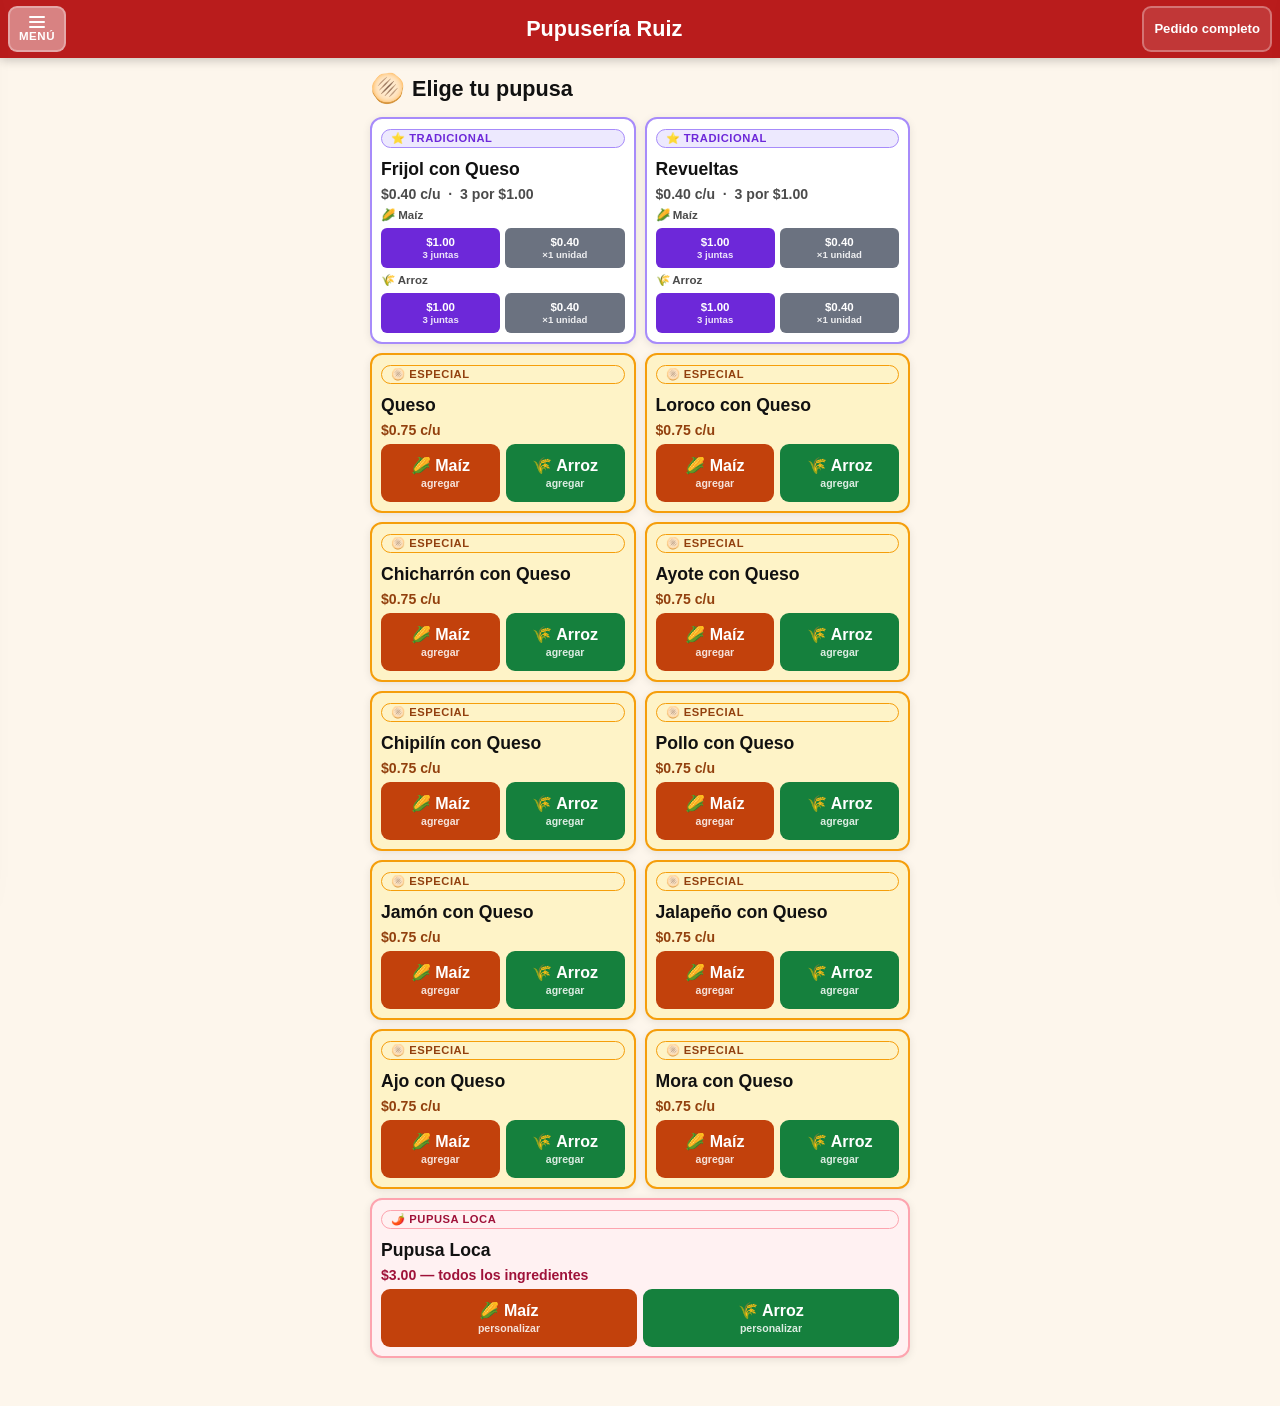
==== index.html @ 158bfb40 "index.html" ====
<!DOCTYPE html>
<html lang="es">
<head>
  <meta charset="UTF-8"/>
  <meta name="viewport" content="width=device-width, initial-scale=1.0"/>
  <title>Pupusería Ruiz | Pedidos</title>
  <link rel="stylesheet" href="style.css"/>
</head>
<body>

<div class="overlay overlay-left"  id="overlay-left"></div>

<div class="overlay overlay-right" id="overlay-right"></div>

<div class="drawer drawer-left" id="drawer-left">
  <div class="drawer-head">
    <h2>🧾 Menú</h2>
    <button class="drawer-close" id="drawer-left-close" aria-label="Cerrar menú">✕</button>
  </div>
  <div class="drawer-body" id="drawer-left-body">
    </div>
</div>

<div class="drawer drawer-right" id="drawer-right">
  <div class="drawer-head">
    <h2>🧺 Pedido completo</h2>
    <button class="drawer-close" id="drawer-right-close" aria-label="Cerrar pedido">✕</button>
  </div>
  <div class="drawer-body" id="drawer-right-body">
    </div>
  <div class="drawer-footer" id="drawer-footer">
    </div>
</div>

<header>
  <button class="hdr-btn" id="btn-abrir-menu" aria-label="Ver menú de precios">
    <span class="hdr-btn-lines"><span></span><span></span><span></span></span>
    <span class="hdr-btn-label">Menú</span>
  </button>

  <div class="header-title">
    <h1>Pupusería Ruiz</h1>
  </div>

  <button class="hdr-btn hdr-btn-right" id="btn-abrir-pedido" aria-label="Ver pedido completo">
    <span class="hdr-btn-label">Pedido completo</span>
    <span class="hdr-badge" id="hdr-badge"></span>
  </button>
</header>

<div class="toast" id="toast">
  Haz tu pedido tocando los botones del ingrediente que desees y eligiendo tu masa 🫓
</div>

<main>
  <h2 class="section-title"><span>🫓</span> Elige tu pupusa</h2>
  <div class="menu-grid" id="menu-grid">
    </div>
</main>

<div class="modal-overlay" id="modal-loca-overlay">
  <div class="modal modal-loca">
    <div class="modal-head modal-head-loca">
      <h2>🌶️ Pupusa Loca</h2>
      <button class="modal-close" id="modal-loca-close" aria-label="Cerrar">✕</button>
    </div>
    <div class="modal-body" id="modal-loca-body">
      </div>
    <div class="modal-footer">
      <button class="btn-modal-cancel" id="btn-loca-cancel">Cancelar</button>
      <button class="btn-modal-listo"  id="btn-loca-listo">✅ ¡Listo!</button>
    </div>
  </div>
</div>

<div class="modal-overlay" id="modal-overlay">
  <div class="modal">
    <div class="modal-head">
      <h2>📋 Confirmar Pedido</h2>
      <button class="modal-close" id="modal-close" aria-label="Cerrar">✕</button>
    </div>
    <div class="modal-body" id="modal-body">
      </div>
    <div class="modal-footer">
      <button class="btn-modal-cancel" id="btn-modal-cancel">Cancelar</button>
      <button class="btn-modal-wa"     id="btn-modal-wa">💬 Enviar por WhatsApp</button>
    </div>
  </div>
</div>

<script src="menu.js"></script>
<script src="app.js"></script>
</body>
</html>
---- style.css ----
/* ═══════════════════════════════════════════════════════
   PUPUSERÍA RUIZ — style.css  v4
   Alto contraste · Botones táctiles · Drawers duales
   Tipos: tradicional / especial / loca
═══════════════════════════════════════════════════════ */

:root {
  --bg:          #FDF6EC;
  --surface:     #FFFFFF;
  --surface-2:   #FEF0D0;
  --red:         #B91C1C;
  --red-dark:    #7F1D1D;
  --red-pale:    #FEE2E2;
  --red-faint:   #FFF5F5;
  --maiz:        #C2410C;
  --maiz-hover:  #9A3412;
  --arroz:       #15803D;
  --arroz-hover: #166534;
  --gold:        #92400E;
  --gold-pale:   #FEF3C7;
  --gold-border: #F59E0B;
  --trad:        #6D28D9;
  --trad-pale:   #EDE9FE;
  --trad-border: #A78BFA;
  --loca:        #9F1239;
  --loca-pale:   #FFF1F2;
  --loca-border: #FDA4AF;
  --loca-btn:    #BE123C;
  --loca-hover:  #9F1239;
  --chip-on:     #15803D;
  --chip-on-pal: #DCFCE7;
  --chip-off:    #991B1B;
  --chip-off-pl: #FEE2E2;
  --wa:          #075E54;
  --wa-hover:    #064E45;
  --text:        #111111;
  --muted:       #4B4B4B;
  --border:      #D1C4B0;
  --border-2:    #B8A898;
  --radius: 12px; --rad-sm:9px; --rad-xs:6px;
  --shadow:    0 2px 8px rgba(0,0,0,.09);
  --shadow-md: 0 5px 18px rgba(0,0,0,.13);
  --trans: all .2s cubic-bezier(.4,0,.2,1);
  /* Tipografía — ligeramente más compacta para que entren más cards */
  --fxs: .88rem; --fsm: 1rem; --fmd: 1.1rem;
  --flg: 1.35rem; --fxl: 1.75rem;
}

*,*::before,*::after{box-sizing:border-box;margin:0;padding:0;}
html{font-size:16px;}
body{
  font-family:'Segoe UI','Helvetica Neue',Arial,sans-serif;
  background:var(--bg);color:var(--text);
  min-height:100vh;
  -webkit-tap-highlight-color:transparent;
  -webkit-font-smoothing:antialiased;
}

/* ── OVERLAYS ── */
.overlay{
  position:fixed;inset:0;
  background:rgba(0,0,0,.46);
  z-index:300;opacity:0;pointer-events:none;
  transition:opacity .25s ease;
}
.overlay.open{opacity:1;pointer-events:all;}

/* ── DRAWERS (ambos) ── */
.drawer{
  position:fixed;top:0;bottom:0;
  width:300px;max-width:92vw;
  background:var(--surface);
  z-index:301;
  display:flex;flex-direction:column;
  box-shadow:0 0 36px rgba(0,0,0,.18);
  transition:transform .28s cubic-bezier(.4,0,.2,1);
}
.drawer-left {left:0; transform:translateX(-110%);}
.drawer-left.open{transform:translateX(0);}
.drawer-right{right:0;transform:translateX(110%);}
.drawer-right.open{transform:translateX(0);}

.drawer-head{
  background:var(--red);padding:15px 14px 12px;
  display:flex;align-items:center;justify-content:space-between;flex-shrink:0;
}
.drawer-head h2{color:#fff;font-size:var(--flg);font-weight:800;line-height:1.2;}
.drawer-close{
  background:rgba(255,255,255,.18);border:none;color:#fff;
  width:42px;height:42px;border-radius:8px;font-size:1.3rem;
  cursor:pointer;display:flex;align-items:center;justify-content:center;
  transition:background .18s;flex-shrink:0;
}
.drawer-close:hover{background:rgba(255,255,255,.32);}
.drawer-body{flex:1;overflow-y:auto;padding:14px 13px 18px;}
.drawer-footer{
  border-top:2px solid var(--border);
  padding:12px 13px;flex-shrink:0;
  background:var(--surface);
}

/* ── PRECIOS EN DRAWER IZQUIERDO ── */
.price-section{margin-bottom:16px;}
.price-section-title{
  font-size:var(--fxs);font-weight:800;text-transform:uppercase;
  letter-spacing:.07em;color:var(--red);
  margin-bottom:6px;padding-bottom:4px;border-bottom:2px solid var(--red-pale);
}
.price-row{
  display:flex;justify-content:space-between;align-items:baseline;
  padding:8px 0;border-bottom:1px solid #EEE;gap:8px;
}
.price-row:last-of-type{border-bottom:none;}
.price-name{font-size:var(--fsm);font-weight:500;}
.price-val {font-size:var(--fsm);font-weight:800;color:var(--red);white-space:nowrap;}
.price-note{
  font-size:var(--fxs);color:var(--muted);margin-top:6px;line-height:1.6;
  background:var(--surface-2);border-left:3px solid var(--gold-border);
  padding:7px 10px;border-radius:0 5px 5px 0;
}

/* ── PEDIDO EN DRAWER DERECHO ── */
.ped-vacio{
  text-align:center;padding:28px 12px;
  color:var(--muted);font-size:var(--fmd);
}
.ped-vacio .icon{font-size:2.5rem;display:block;margin-bottom:8px;}

.ped-linea{
  display:flex;align-items:flex-start;gap:8px;
  padding:9px 2px;border-bottom:1px solid #EEE;
}
.ped-linea:last-child{border-bottom:none;}
.pl-cant{
  min-width:30px;height:30px;
  background:var(--red-pale);color:var(--red-dark);
  border-radius:50%;display:flex;align-items:center;justify-content:center;
  font-weight:900;font-size:var(--fsm);flex-shrink:0;
}
.pl-info{flex:1;min-width:0;}
.pl-nombre{font-size:var(--fmd);font-weight:700;line-height:1.2;}
.pl-masa  {font-size:var(--fxs);color:var(--muted);}
.pl-nota  {font-size:var(--fxs);color:var(--loca);font-weight:600;margin-top:2px;}
.pl-del{
  background:none;border:1.5px solid #DDD;border-radius:6px;
  color:#999;width:36px;height:36px;font-size:1.15rem;
  cursor:pointer;display:flex;align-items:center;justify-content:center;
  transition:var(--trans);flex-shrink:0;margin-top:1px;
}
.pl-del:hover{background:var(--red-pale);border-color:#FCA5A5;color:var(--red);}

.ped-promo-nota{
  background:var(--trad-pale);border:1.5px solid var(--trad-border);
  border-radius:var(--rad-sm);padding:8px 10px;margin-top:10px;
  font-size:var(--fxs);color:var(--trad);font-weight:600;line-height:1.5;
  display:none;
}
.ped-promo-nota.show{display:block;}

.ped-total{
  display:flex;align-items:center;justify-content:space-between;
  background:var(--red);color:#fff;
  border-radius:var(--rad-sm);padding:12px 14px;margin-bottom:10px;
}
.ped-total-label{font-size:var(--fmd);font-weight:700;}
.ped-total-val  {font-size:var(--fxl);font-weight:900;}

.btn-generar{
  display:flex;align-items:center;justify-content:center;gap:8px;
  width:100%;background:var(--wa);color:#fff;border:none;
  border-radius:var(--rad-sm);padding:16px;
  font-size:var(--flg);font-weight:900;cursor:pointer;
  transition:var(--trans);
  box-shadow:0 4px 16px rgba(7,94,84,.28);
}
.btn-generar:hover {background:var(--wa-hover);transform:translateY(-1px);}
.btn-generar:active{transform:scale(.98);}
.btn-generar:disabled{background:#9CA3AF;cursor:not-allowed;box-shadow:none;transform:none;}

/* ── HEADER ── */
header{
  position:sticky;top:0;z-index:100;
  background:var(--red);height:58px;
  display:flex;align-items:center;padding:0 8px;gap:6px;
  box-shadow:0 2px 10px rgba(0,0,0,.22);
}
.hdr-btn{
  display:flex;flex-direction:column;align-items:center;justify-content:center;gap:3px;
  min-width:58px;height:46px;border-radius:9px;
  border:2px solid rgba(255,255,255,.3);
  background:rgba(255,255,255,.12);cursor:pointer;
  transition:var(--trans);flex-shrink:0;padding:0 8px;
  position:relative;
}
.hdr-btn:hover{background:rgba(255,255,255,.22);}
.hdr-btn-lines{display:flex;flex-direction:column;gap:3px;align-items:center;}
.hdr-btn-lines span{display:block;width:16px;height:2px;background:#fff;border-radius:2px;}
.hdr-btn-label{
  color:#fff;font-size:.72rem;font-weight:700;
  text-transform:uppercase;letter-spacing:.05em;line-height:1;
}
.hdr-btn-right{flex-direction:row;gap:5px;min-width:auto;padding:0 10px;}
.hdr-btn-right .hdr-btn-label{font-size:.82rem;letter-spacing:0;text-transform:none;}

.header-title{flex:1;text-align:center;min-width:0;}
.header-title h1{
  color:#fff;font-size:var(--flg);font-weight:800;
  white-space:nowrap;overflow:hidden;text-overflow:ellipsis;
}

.hdr-badge{
  background:#FEF08A;color:#713F12;
  border-radius:20px;padding:2px 8px;
  font-size:.78rem;font-weight:900;
  display:none;white-space:nowrap;
}
.hdr-badge.visible{display:inline-block;}

/* Animación parpadeo para botones de header durante bienvenida */
@keyframes blink-hdr {
  0%,100% { background: rgba(255,255,255,.12); }
  50%      { background: rgba(255,255,255,.45); }
}
.hdr-btn.blink-on { background: rgba(255,255,255,.45); }


  0%   { box-shadow: 0 0 0 0 rgba(254,240,138,.8); }
  70%  { box-shadow: 0 0 0 10px rgba(254,240,138,0); }
  100% { box-shadow: 0 0 0 0 rgba(254,240,138,0); }
}
.hdr-btn.pulso{ animation: pulse-btn .55s ease-out; }

/* ── TOAST DE BIENVENIDA ── */
.toast{
  position:fixed;
  top:50%;left:50%;
  transform:translate(-50%, -50%) scale(.92);
  background:rgba(30,20,10,.92);color:#fff;
  padding:18px 28px;border-radius:18px;
  font-size:var(--fmd);font-weight:600;
  text-align:center;max-width:82vw;
  z-index:400;
  opacity:0;pointer-events:none;
  transition:opacity .35s, transform .35s;
  line-height:1.5;
  box-shadow:0 8px 32px rgba(0,0,0,.3);
}
.toast.show{opacity:1;transform:translate(-50%,-50%) scale(1);}

/* ── MAIN ── */
main{
  max-width:560px;margin:0 auto;
  padding:14px 10px 48px;
}
.section-title{
  font-size:var(--flg);font-weight:800;
  color:var(--text);margin-bottom:12px;
  display:flex;align-items:center;gap:7px;
}
.section-title span{font-size:var(--fxl);}

/* ── BADGES DE TIPO ── */
.type-badge{
  display:inline-block;font-size:.7rem;font-weight:800;
  letter-spacing:.05em;text-transform:uppercase;
  border-radius:20px;padding:2px 9px;margin-bottom:5px;
}
.badge-tradicional{background:var(--trad-pale);color:var(--trad);border:1.5px solid var(--trad-border);}
.badge-especial    {background:var(--gold-pale); color:var(--gold); border:1.5px solid var(--gold-border);}
.badge-loca        {background:var(--loca-pale); color:var(--loca); border:1.5px solid var(--loca-border);}

/* ── GRID DE CARDS — más compacto ── */
.menu-grid{
  display:grid;
  grid-template-columns:1fr 1fr;
  gap:9px;
}
/* Tradicionales: ancho completo (tienen 4 botones) */
.card-loca-wide,
.card-trad-wide { grid-column: span 2; }

.pupusa-card{
  background:var(--surface);
  border:2px solid var(--border);
  border-radius:var(--radius);
  padding:10px 9px 9px;
  display:flex;flex-direction:column;gap:6px;
  box-shadow:var(--shadow);transition:var(--trans);
}
.pupusa-card:hover{box-shadow:var(--shadow-md);transform:translateY(-2px);}

.card-tradicional{border-color:var(--trad-border);}
.card-especial   {border-color:var(--gold-border);background:var(--gold-pale);}
.card-loca       {border-color:var(--loca-border);background:var(--loca-pale);}

.card-nombre{font-size:var(--fmd);font-weight:800;color:var(--text);line-height:1.2;}
.card-precio{font-size:var(--fxs);color:var(--muted);font-weight:600;}
.card-especial .card-precio{color:var(--gold);font-weight:800;}
.card-loca     .card-precio{color:var(--loca);font-weight:800;}

/* ── Botones Maíz / Arroz — especiales y loca ── */
.card-btns{display:grid;grid-template-columns:1fr 1fr;gap:6px;}
.btn-masa{
  border:none;border-radius:var(--rad-sm);
  padding:12px 5px;
  font-size:var(--fsm);font-weight:800;color:#fff;
  cursor:pointer;transition:var(--trans);line-height:1.2;
  display:flex;flex-direction:column;align-items:center;gap:2px;
}
.btn-masa:active{transform:scale(.95);}
.btn-maiz {background:var(--maiz);}
.btn-maiz:hover {background:var(--maiz-hover);}
.btn-arroz{background:var(--arroz);}
.btn-arroz:hover{background:var(--arroz-hover);}
.btn-masa small{font-size:.66rem;font-weight:600;opacity:.85;}

/* ── Botones de Tradicionales (promo / unidad) ── */
.card-btns-promo{display:flex;flex-direction:column;gap:5px;}
.masa-row{display:flex;gap:5px;}
.masa-row-label{
  font-size:.72rem;font-weight:700;color:var(--muted);
  margin-bottom:1px;
}
.btn-promo{
  flex:1;border:none;border-radius:var(--rad-xs);
  padding:8px 3px;
  font-size:.72rem;font-weight:800;color:#fff;
  cursor:pointer;transition:var(--trans);
  display:flex;flex-direction:column;align-items:center;gap:1px;
}
.btn-promo:active{transform:scale(.95);}
.btn-promo-3{background:var(--trad);}
.btn-promo-3:hover{background:#5B21B6;}
.btn-promo-1{background:#6B7280;}
.btn-promo-1:hover{background:#4B5563;}
.btn-promo small{font-size:.6rem;opacity:.88;}

/* ══════════════════════════════════════════
   MODAL PUPUSA LOCA — Editor de ingredientes
══════════════════════════════════════════ */
.modal-head-loca{background:var(--loca-btn);}

.loca-instruccion{
  font-size:var(--fmd);font-weight:700;
  color:var(--text);line-height:1.5;margin-bottom:10px;
  text-align:center;
}
.loca-instruccion strong{color:var(--loca);}

.loca-masa-info{
  text-align:center;font-size:var(--fxs);
  color:var(--muted);margin-bottom:14px;
}

.chip-grid{
  display:flex;flex-wrap:wrap;gap:8px;
  justify-content:center;margin-bottom:14px;
}
.chip-ing{
  border:2px solid;border-radius:50px;
  padding:9px 16px;font-size:var(--fsm);font-weight:700;
  cursor:pointer;transition:var(--trans);
  display:flex;align-items:center;gap:6px;
  user-select:none;
}
.chip-activo{
  background:var(--chip-on-pal);
  border-color:var(--chip-on);
  color:var(--chip-on);
}
.chip-quitado{
  background:var(--chip-off-pl);
  border-color:var(--chip-off);
  color:var(--chip-off);
}
.chip-check{font-size:.9rem;font-weight:900;}

.loca-hint{
  text-align:center;font-size:var(--fxs);
  color:var(--muted);line-height:1.5;
}

.btn-modal-listo{
  flex:1;background:var(--loca-btn);color:#fff;border:none;
  border-radius:var(--rad-sm);padding:14px;
  font-size:var(--fmd);font-weight:900;cursor:pointer;
  transition:var(--trans);display:flex;align-items:center;justify-content:center;gap:8px;
}
.btn-modal-listo:hover{background:var(--loca-hover);}

/* ── MODAL BASE ── */
.modal-overlay{
  position:fixed;inset:0;background:rgba(0,0,0,.52);
  display:flex;align-items:center;justify-content:center;
  z-index:500;opacity:0;pointer-events:none;
  transition:opacity .22s;padding:14px;
}
.modal-overlay.open{opacity:1;pointer-events:all;}
.modal{
  background:var(--surface);border-radius:var(--radius);
  width:100%;max-width:440px;max-height:92vh;
  display:flex;flex-direction:column;
  box-shadow:0 24px 64px rgba(0,0,0,.22);
  transform:scale(.95);transition:transform .22s;overflow:hidden;
}
.modal-loca{max-width:400px;}
.modal-overlay.open .modal{transform:scale(1);}
.modal-head{
  background:var(--red);padding:16px 16px 12px;
  display:flex;align-items:center;justify-content:space-between;flex-shrink:0;
}
.modal-head h2{color:#fff;font-size:var(--flg);font-weight:800;}
.modal-close{
  background:rgba(255,255,255,.18);border:none;color:#fff;
  width:42px;height:42px;border-radius:8px;font-size:1.2rem;
  cursor:pointer;display:flex;align-items:center;justify-content:center;
  transition:background .18s;
}
.modal-close:hover{background:rgba(255,255,255,.32);}
.modal-body{flex:1;overflow-y:auto;padding:16px;}

/* Tabla de auditoría */
.audit-tabla{
  width:100%;border-collapse:collapse;
  font-size:var(--fmd);margin-bottom:12px;
}
.audit-tabla thead th{
  background:var(--red);color:#fff;
  padding:9px 11px;text-align:left;
  font-size:var(--fxs);font-weight:800;
}
.audit-tabla tbody tr{border-top:1px solid #EEE;}
.audit-tabla tbody td{padding:9px 11px;vertical-align:top;}
td.at-cant  {font-weight:900;text-align:center;width:44px;color:var(--red);}
td.at-nombre{font-weight:700;}
td.at-masa  {color:var(--muted);}

.audit-promo{
  background:var(--trad-pale);border:1.5px solid var(--trad-border);
  border-radius:var(--rad-sm);padding:8px 11px;margin-bottom:11px;
  font-size:var(--fxs);color:var(--trad);font-weight:600;
}
.audit-total{
  background:var(--red);color:#fff;border-radius:var(--rad-sm);
  padding:13px 16px;display:flex;justify-content:space-between;
  align-items:center;margin-bottom:12px;
}
.audit-total .lbl{font-size:var(--fmd);font-weight:700;}
.audit-total .val{font-size:var(--fxl);font-weight:900;}
.audit-sello{
  background:#DCFCE7;border:2px solid #86EFAC;border-radius:var(--rad-sm);
  padding:9px 13px;text-align:center;
  font-size:var(--fxs);font-weight:700;color:#14532D;
}

.modal-footer{
  padding:12px 16px;border-top:2px solid #EEE;
  display:flex;gap:8px;flex-shrink:0;
}
.btn-modal-cancel{
  background:none;border:2px solid var(--border);color:var(--muted);
  border-radius:var(--rad-sm);padding:12px 14px;
  font-size:var(--fmd);font-weight:700;cursor:pointer;transition:var(--trans);
}
.btn-modal-cancel:hover{border-color:var(--red);color:var(--red);}
.btn-modal-wa{
  flex:1;background:var(--wa);color:#fff;border:none;
  border-radius:var(--rad-sm);padding:12px;
  font-size:var(--fmd);font-weight:900;cursor:pointer;
  transition:var(--trans);display:flex;align-items:center;justify-content:center;gap:7px;
}
.btn-modal-wa:hover{background:var(--wa-hover);}

/* ── SCROLLBAR ── */
::-webkit-scrollbar{width:4px;}
::-webkit-scrollbar-track{background:transparent;}
::-webkit-scrollbar-thumb{background:var(--border-2);border-radius:4px;}
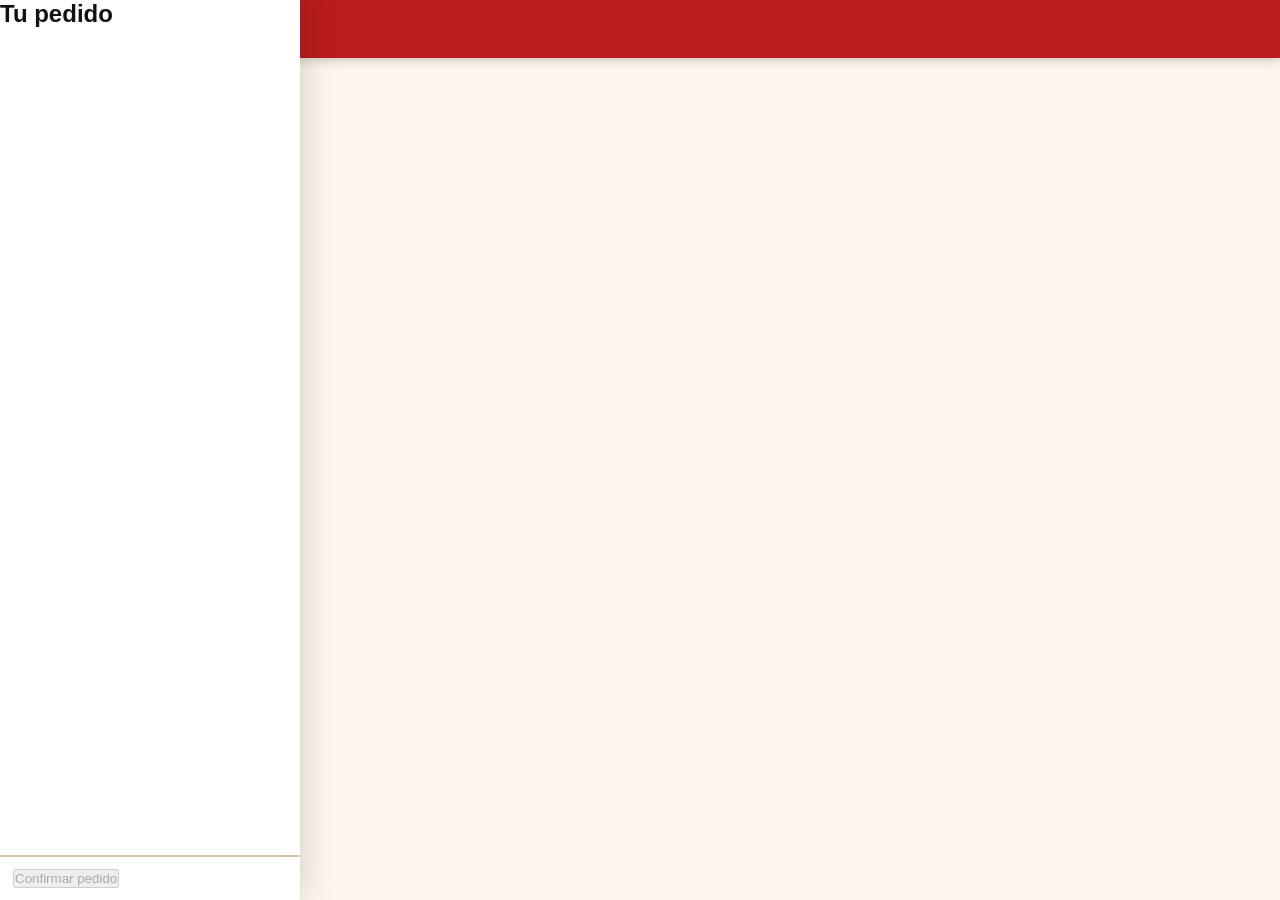
==== commit 75c003eb: "index.html Added meta tags for SEO and social sharing, updated title, and enhanced onboarding experi" ====
--- a/index.html
+++ b/index.html
@@ -1,94 +1,298 @@
 <!DOCTYPE html>
 <html lang="es">
 <head>
-  <meta charset="UTF-8"/>
-  <meta name="viewport" content="width=device-width, initial-scale=1.0"/>
-  <title>Pupusería Ruiz | Pedidos</title>
-  <link rel="stylesheet" href="style.css"/>
+  <meta charset="UTF-8" />
+  <meta name="viewport" content="width=device-width, initial-scale=1.0" />
+
+  <title>Pupusería Ruiz | Haz tu pedido</title>
+  <meta name="description" content="Ordena pupusas frescas en línea. Recoge en local o envío a domicilio." />
+
+  <!-- OG / Preview al compartir el link -->
+  <meta property="og:title"       content="Pupusería Ruiz 🫓" />
+  <meta property="og:description" content="Haz tu pedido de pupusas en línea. Fácil y rápido." />
+  <meta property="og:image"       content="https://servicios-digitales-es.github.io/pupuseria-ruiz/og-image.png" />
+  <meta property="og:url"         content="https://servicios-digitales-es.github.io/pupuseria-ruiz/" />
+  <meta property="og:type"        content="website" />
+  <meta name="twitter:card"       content="summary_large_image" />
+
+  <!-- Fuentes -->
+  <link rel="preconnect" href="https://fonts.googleapis.com" />
+  <link rel="preconnect" href="https://fonts.gstatic.com" crossorigin />
+  <link href="https://fonts.googleapis.com/css2?family=Syne:wght@700;800&family=Inter:wght@400;500;600&display=swap" rel="stylesheet" />
+
+  <link rel="stylesheet" href="style.css" />
 </head>
 <body>
 
-<div class="overlay overlay-left"  id="overlay-left"></div>
-
-<div class="overlay overlay-right" id="overlay-right"></div>
-
-<div class="drawer drawer-left" id="drawer-left">
-  <div class="drawer-head">
-    <h2>🧾 Menú</h2>
-    <button class="drawer-close" id="drawer-left-close" aria-label="Cerrar menú">✕</button>
+  <!-- ══════════════════════════════════════════
+       ONBOARDING — se muestra solo la primera vez
+       Controlado por app.js via localStorage
+  ══════════════════════════════════════════ -->
+  <div id="onboarding" class="onboarding" aria-modal="true" role="dialog" aria-label="Guía de uso" hidden>
+
+    <!-- Pantalla de bienvenida -->
+    <div class="ob-screen ob-screen--welcome" id="ob-welcome">
+      <div class="ob-logo">🫓</div>
+      <h1 class="ob-titulo">Bienvenido a<br>Pupusería Ruiz</h1>
+      <p class="ob-subtitulo">Te enseñaremos rápidamente cómo realizar tu pedido.</p>
+      <div class="ob-btns">
+        <button class="btn-ob-primary" id="ob-btn-comenzar">Comenzar</button>
+        <button class="btn-ob-ghost"   id="ob-btn-saltar">Saltar</button>
+      </div>
+    </div>
+
+    <!-- Pasos guiados (1-7) -->
+    <div class="ob-screen ob-screen--pasos" id="ob-pasos" hidden>
+      <div class="ob-overlay-spotlight" id="ob-spotlight"></div>
+      <div class="ob-tooltip" id="ob-tooltip">
+        <p class="ob-tooltip-texto" id="ob-tooltip-texto"></p>
+        <div class="ob-tooltip-nav">
+          <span class="ob-step-indicator" id="ob-step-indicator"></span>
+          <button class="btn-ob-primary btn-ob-next" id="ob-btn-next">Siguiente →</button>
+        </div>
+      </div>
+    </div>
+
+    <!-- Pantalla final -->
+    <div class="ob-screen ob-screen--final" id="ob-final" hidden>
+      <div class="ob-logo">✅</div>
+      <h2 class="ob-titulo">¡Ya estás listo para ordenar!</h2>
+      <button class="btn-ob-primary btn-ob-full" id="ob-btn-finalizar">Comenzar pedido</button>
+    </div>
+
+  </div><!-- /onboarding -->
+
+
+  <!-- ══════════════════════════════════════════
+       HEADER
+  ══════════════════════════════════════════ -->
+  <header class="app-header" id="app-header">
+    <div class="header-inner">
+
+      <div class="header-brand">
+        <span class="header-logo">🫓</span>
+        <span class="header-nombre">Pupusería Ruiz</span>
+      </div>
+
+      <!-- Botón carrito (visible solo en móvil) -->
+      <button class="header-carrito-btn" id="btn-abrir-carrito" aria-label="Ver pedido">
+        <svg width="22" height="22" viewBox="0 0 24 24" fill="none" stroke="currentColor" stroke-width="2" stroke-linecap="round" stroke-linejoin="round" aria-hidden="true">
+          <path d="M6 2L3 6v14a2 2 0 002 2h14a2 2 0 002-2V6l-3-4z"/><line x1="3" y1="6" x2="21" y2="6"/><path d="M16 10a4 4 0 01-8 0"/>
+        </svg>
+        <span class="header-badge" id="header-badge" hidden>0</span>
+      </button>
+
+    </div>
+  </header>
+
+
+  <!-- ══════════════════════════════════════════
+       LAYOUT PRINCIPAL — 3 columnas desktop / 1 móvil
+  ══════════════════════════════════════════ -->
+  <div class="app-layout">
+
+    <!-- ── COL 1: Menú de pupusas ── -->
+    <section class="col-menu" id="col-menu" aria-label="Menú de pupusas">
+      <div class="col-menu-inner">
+        <h2 class="col-titulo">Elige tu pupusa</h2>
+        <!-- Las cards se insertan aquí por menu.js -->
+        <div class="menu-grid" id="menu-grid"></div>
+      </div>
+    </section>
+
+    <!-- ── COL 2: Detalle de selección activa (desktop) ── -->
+    <section class="col-detalle" id="col-detalle" aria-label="Selección actual" aria-live="polite">
+      <div class="detalle-placeholder" id="detalle-placeholder">
+        <span class="detalle-placeholder-icon">👆</span>
+        <p>Toca una pupusa para elegir la masa</p>
+      </div>
+      <!-- Panel de selección de masa — mostrado por app.js al elegir producto -->
+      <div class="detalle-masa-panel" id="detalle-masa-panel" hidden>
+        <div class="dmp-producto" id="dmp-producto"></div>
+        <p class="dmp-pregunta">¿Qué masa prefieres?</p>
+        <div class="dmp-masas" id="dmp-masas">
+          <button class="btn-masa btn-masa--maiz"  id="btn-masa-maiz"  data-masa="Maíz">
+            <span class="masa-icono">🌽</span>
+            <span class="masa-label">Maíz</span>
+          </button>
+          <button class="btn-masa btn-masa--arroz" id="btn-masa-arroz" data-masa="Arroz">
+            <span class="masa-icono">🌾</span>
+            <span class="masa-label">Arroz</span>
+          </button>
+        </div>
+      </div>
+    </section>
+
+    <!-- ── COL 3: Resumen del pedido (desktop) / Drawer (móvil) ── -->
+    <aside class="col-carrito" id="col-carrito" aria-label="Tu pedido">
+      <div class="carrito-header">
+        <h2 class="col-titulo">Tu pedido</h2>
+      </div>
+      <!-- Líneas del carrito — renderizadas por app.js -->
+      <div class="carrito-items" id="carrito-items"></div>
+      <!-- Total siempre visible -->
+      <div class="carrito-total" id="carrito-total" hidden>
+        <span class="ct-label">TOTAL</span>
+        <span class="ct-valor" id="ct-valor">$0.00</span>
+      </div>
+      <!-- Botón confirmar pedido -->
+      <div class="carrito-footer" id="carrito-footer">
+        <button class="btn-confirmar" id="btn-confirmar" disabled>
+          Confirmar pedido
+        </button>
+      </div>
+    </aside>
+
+  </div><!-- /app-layout -->
+
+
+  <!-- ══════════════════════════════════════════
+       DRAWER CARRITO — solo móvil
+  ══════════════════════════════════════════ -->
+  <div class="drawer-overlay" id="drawer-overlay" hidden></div>
+  <div class="drawer" id="drawer-carrito" role="dialog" aria-label="Tu pedido" aria-modal="true">
+    <div class="drawer-header">
+      <h2 class="drawer-titulo">Tu pedido</h2>
+      <button class="drawer-close" id="btn-cerrar-carrito" aria-label="Cerrar pedido">✕</button>
+    </div>
+    <div class="drawer-body">
+      <!-- Mismo contenido que col-carrito, sincronizado por app.js -->
+      <div class="carrito-items" id="drawer-carrito-items"></div>
+    </div>
+    <div class="drawer-footer">
+      <div class="carrito-total" id="drawer-carrito-total" hidden>
+        <span class="ct-label">TOTAL</span>
+        <span class="ct-valor" id="drawer-ct-valor">$0.00</span>
+      </div>
+      <button class="btn-confirmar" id="drawer-btn-confirmar" disabled>
+        Confirmar pedido
+      </button>
+    </div>
   </div>
-  <div class="drawer-body" id="drawer-left-body">
-    </div>
-</div>
-
-<div class="drawer drawer-right" id="drawer-right">
-  <div class="drawer-head">
-    <h2>🧺 Pedido completo</h2>
-    <button class="drawer-close" id="drawer-right-close" aria-label="Cerrar pedido">✕</button>
-  </div>
-  <div class="drawer-body" id="drawer-right-body">
-    </div>
-  <div class="drawer-footer" id="drawer-footer">
-    </div>
-</div>
-
-<header>
-  <button class="hdr-btn" id="btn-abrir-menu" aria-label="Ver menú de precios">
-    <span class="hdr-btn-lines"><span></span><span></span><span></span></span>
-    <span class="hdr-btn-label">Menú</span>
-  </button>
-
-  <div class="header-title">
-    <h1>Pupusería Ruiz</h1>
-  </div>
-
-  <button class="hdr-btn hdr-btn-right" id="btn-abrir-pedido" aria-label="Ver pedido completo">
-    <span class="hdr-btn-label">Pedido completo</span>
-    <span class="hdr-badge" id="hdr-badge"></span>
-  </button>
-</header>
-
-<div class="toast" id="toast">
-  Haz tu pedido tocando los botones del ingrediente que desees y eligiendo tu masa 🫓
-</div>
-
-<main>
-  <h2 class="section-title"><span>🫓</span> Elige tu pupusa</h2>
-  <div class="menu-grid" id="menu-grid">
-    </div>
-</main>
-
-<div class="modal-overlay" id="modal-loca-overlay">
-  <div class="modal modal-loca">
-    <div class="modal-head modal-head-loca">
-      <h2>🌶️ Pupusa Loca</h2>
-      <button class="modal-close" id="modal-loca-close" aria-label="Cerrar">✕</button>
-    </div>
-    <div class="modal-body" id="modal-loca-body">
-      </div>
-    <div class="modal-footer">
-      <button class="btn-modal-cancel" id="btn-loca-cancel">Cancelar</button>
-      <button class="btn-modal-listo"  id="btn-loca-listo">✅ ¡Listo!</button>
-    </div>
-  </div>
-</div>
-
-<div class="modal-overlay" id="modal-overlay">
-  <div class="modal">
-    <div class="modal-head">
-      <h2>📋 Confirmar Pedido</h2>
-      <button class="modal-close" id="modal-close" aria-label="Cerrar">✕</button>
-    </div>
-    <div class="modal-body" id="modal-body">
-      </div>
-    <div class="modal-footer">
-      <button class="btn-modal-cancel" id="btn-modal-cancel">Cancelar</button>
-      <button class="btn-modal-wa"     id="btn-modal-wa">💬 Enviar por WhatsApp</button>
-    </div>
-  </div>
-</div>
-
-<script src="menu.js"></script>
-<script src="app.js"></script>
+
+
+  <!-- ══════════════════════════════════════════
+       MODAL FORMULARIO DE PEDIDO
+  ══════════════════════════════════════════ -->
+  <div class="modal-overlay" id="modal-pedido-overlay" hidden>
+    <div class="modal" id="modal-pedido" role="dialog" aria-label="Completa tu pedido" aria-modal="true">
+
+      <div class="modal-header">
+        <h2 class="modal-titulo">Completa tu pedido</h2>
+        <button class="modal-close" id="modal-pedido-close" aria-label="Cerrar">✕</button>
+      </div>
+
+      <div class="modal-body">
+
+        <!-- Resumen rápido -->
+        <div class="modal-resumen" id="modal-resumen"></div>
+
+        <!-- Campos del formulario -->
+        <div class="form-campo">
+          <label class="form-label" for="campo-nombre">Tu nombre <span class="req">*</span></label>
+          <input class="form-input" id="campo-nombre" type="text" placeholder="¿Cómo te llamamos?" autocomplete="given-name" />
+        </div>
+
+        <div class="form-campo">
+          <label class="form-label" for="campo-whatsapp">WhatsApp <span class="form-opcional">(opcional)</span></label>
+          <input class="form-input" id="campo-whatsapp" type="tel" placeholder="Ej: 7654-3210" autocomplete="tel" />
+          <p class="form-hint">Te avisamos cuando tu pedido esté listo.</p>
+        </div>
+
+        <div class="form-campo">
+          <label class="form-label">Tipo de entrega <span class="req">*</span></label>
+          <div class="entrega-opciones" id="entrega-opciones">
+            <button class="btn-entrega" id="btn-entrega-local"     data-valor="ir a pupusería">
+              <span class="entrega-icono">🏠</span>
+              <span class="entrega-texto">Ir a pupusería</span>
+            </button>
+            <button class="btn-entrega" id="btn-entrega-domicilio" data-valor="enviar a domicilio">
+              <span class="entrega-icono">🛵</span>
+              <span class="entrega-texto">Enviar a domicilio</span>
+            </button>
+          </div>
+        </div>
+
+        <!-- Campos domicilio — visibilidad controlada por app.js -->
+        <div class="form-domicilio" id="form-domicilio" hidden>
+          <div class="form-campo">
+            <label class="form-label" for="campo-casa">Casa / número <span class="req">*</span></label>
+            <input class="form-input" id="campo-casa" type="text" placeholder="Ej: Casa 12" />
+          </div>
+          <div class="form-campo">
+            <label class="form-label" for="campo-pasaje">Pasaje / calle <span class="req">*</span></label>
+            <input class="form-input" id="campo-pasaje" type="text" placeholder="Ej: Pasaje Los Pinos" />
+          </div>
+          <div class="form-campo">
+            <label class="form-label" for="campo-referencia">Referencia <span class="req">*</span></label>
+            <input class="form-input" id="campo-referencia" type="text" placeholder="Ej: Frente a la farmacia" />
+          </div>
+        </div>
+
+      </div><!-- /modal-body -->
+
+      <div class="modal-footer">
+        <button class="btn-modal-cancel" id="modal-pedido-cancel">Cancelar</button>
+        <button class="btn-modal-submit" id="modal-pedido-submit" disabled>
+          <span id="submit-texto">Enviar pedido</span>
+          <span id="submit-spinner" class="spinner" hidden></span>
+        </button>
+      </div>
+
+    </div>
+  </div><!-- /modal-pedido-overlay -->
+
+
+  <!-- ══════════════════════════════════════════
+       PANTALLA DE ÉXITO (post-pedido)
+  ══════════════════════════════════════════ -->
+  <div class="pantalla-exito" id="pantalla-exito" hidden>
+    <div class="exito-inner">
+      <div class="exito-icono">✅</div>
+      <h2 class="exito-titulo">¡Pedido enviado!</h2>
+      <p class="exito-subtitulo">Tu pedido fue recibido correctamente.</p>
+
+      <div class="exito-detalle">
+        <div class="exito-fila">
+          <span class="ef-label">Número de pedido</span>
+          <span class="ef-valor" id="exito-num-pedido">—</span>
+        </div>
+        <div class="exito-fila">
+          <span class="ef-label">Fecha</span>
+          <span class="ef-valor" id="exito-fecha">—</span>
+        </div>
+        <div class="exito-fila">
+          <span class="ef-label">Hora</span>
+          <span class="ef-valor" id="exito-hora">—</span>
+        </div>
+        <div class="exito-fila exito-fila--total">
+          <span class="ef-label">Total</span>
+          <span class="ef-valor" id="exito-total">—</span>
+        </div>
+      </div>
+
+      <div class="exito-acciones">
+        <a class="btn-exito-primary" id="btn-ver-estado" href="estado.html">
+          Ver estado de mi pedido
+        </a>
+        <a class="btn-exito-ghost" id="btn-ver-cola" href="cola.html">
+          Ver cola pública
+        </a>
+      </div>
+    </div>
+  </div><!-- /pantalla-exito -->
+
+
+  <!-- ══════════════════════════════════════════
+       TOAST DE RETROALIMENTACIÓN
+  ══════════════════════════════════════════ -->
+  <div class="toast" id="toast" role="status" aria-live="polite"></div>
+
+
+  <!-- Scripts — orden obligatorio -->
+  <script src="config.js"></script>
+  <script src="menu.js"></script>
+  <script src="app.js"></script>
+
 </body>
 </html>
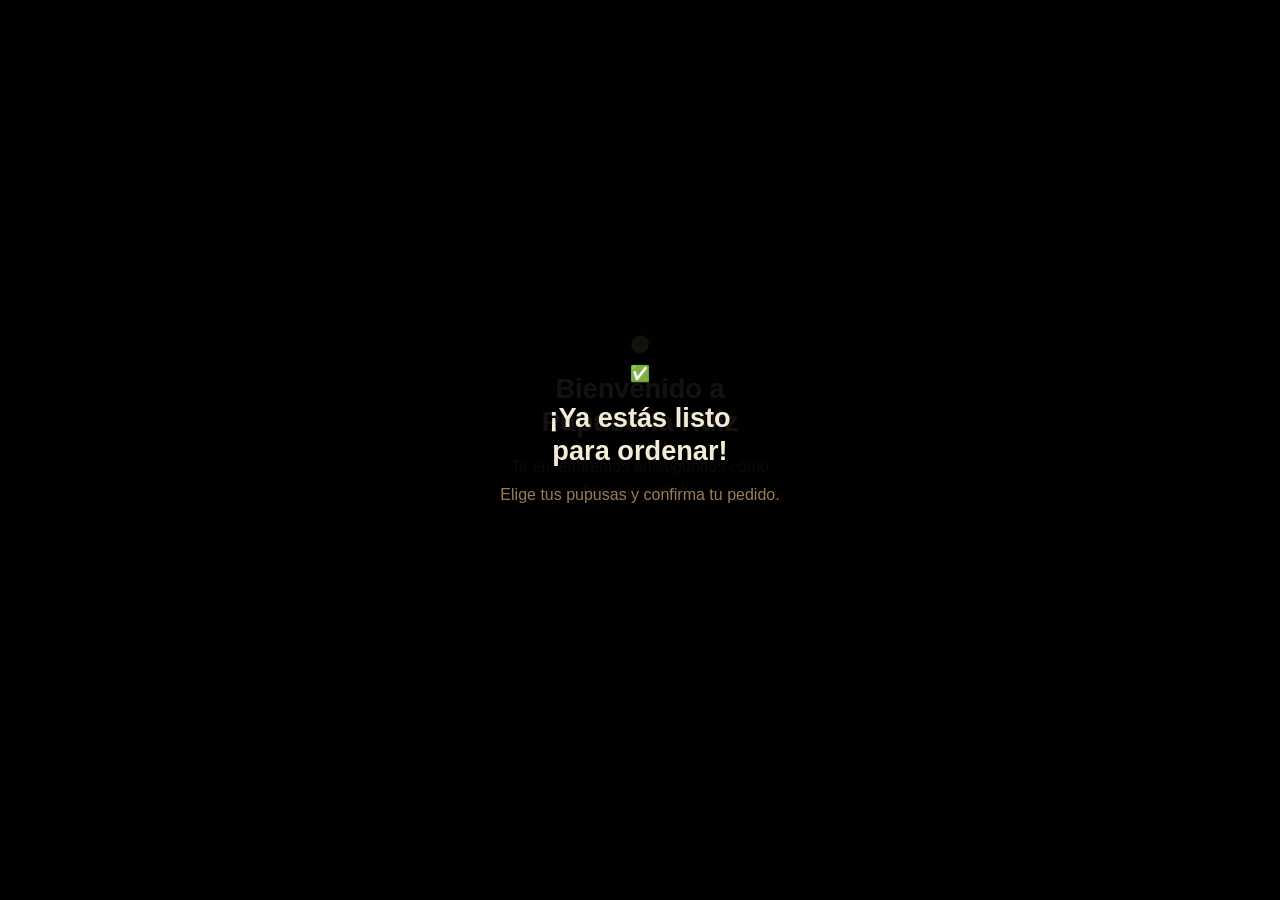
==== commit 9af85d7c: "index.html" ====
--- a/index.html
+++ b/index.html
@@ -3,64 +3,60 @@
 <head>
   <meta charset="UTF-8" />
   <meta name="viewport" content="width=device-width, initial-scale=1.0" />
-
   <title>Pupusería Ruiz | Haz tu pedido</title>
   <meta name="description" content="Ordena pupusas frescas en línea. Recoge en local o envío a domicilio." />
-
-  <!-- OG / Preview al compartir el link -->
   <meta property="og:title"       content="Pupusería Ruiz 🫓" />
   <meta property="og:description" content="Haz tu pedido de pupusas en línea. Fácil y rápido." />
-  <meta property="og:image"       content="https://servicios-digitales-es.github.io/pupuseria-ruiz/og-image.png" />
-  <meta property="og:url"         content="https://servicios-digitales-es.github.io/pupuseria-ruiz/" />
   <meta property="og:type"        content="website" />
-  <meta name="twitter:card"       content="summary_large_image" />
-
-  <!-- Fuentes -->
   <link rel="preconnect" href="https://fonts.googleapis.com" />
   <link rel="preconnect" href="https://fonts.gstatic.com" crossorigin />
-  <link href="https://fonts.googleapis.com/css2?family=Syne:wght@700;800&family=Inter:wght@400;500;600&display=swap" rel="stylesheet" />
-
+  <link href="https://fonts.googleapis.com/css2?family=Plus+Jakarta+Sans:wght@400;500;600;700;800&display=swap" rel="stylesheet" />
   <link rel="stylesheet" href="style.css" />
 </head>
 <body>
 
   <!-- ══════════════════════════════════════════
-       ONBOARDING — se muestra solo la primera vez
-       Controlado por app.js via localStorage
-  ══════════════════════════════════════════ -->
-  <div id="onboarding" class="onboarding" aria-modal="true" role="dialog" aria-label="Guía de uso" hidden>
-
-    <!-- Pantalla de bienvenida -->
+       ONBOARDING
+  ══════════════════════════════════════════ -->
+  <div id="onboarding" class="onboarding" hidden>
+
     <div class="ob-screen ob-screen--welcome" id="ob-welcome">
-      <div class="ob-logo">🫓</div>
-      <h1 class="ob-titulo">Bienvenido a<br>Pupusería Ruiz</h1>
-      <p class="ob-subtitulo">Te enseñaremos rápidamente cómo realizar tu pedido.</p>
+      <div class="ob-hero">
+        <span class="ob-hero-icon">🫓</span>
+        <div class="ob-hero-ring ob-ring1"></div>
+        <div class="ob-hero-ring ob-ring2"></div>
+      </div>
+      <h1 class="ob-titulo">Bienvenido a<br><span class="ob-titulo-brand">Pupusería Ruiz</span></h1>
+      <p class="ob-subtitulo">Te enseñaremos en segundos cómo hacer tu pedido.</p>
       <div class="ob-btns">
-        <button class="btn-ob-primary" id="ob-btn-comenzar">Comenzar</button>
-        <button class="btn-ob-ghost"   id="ob-btn-saltar">Saltar</button>
-      </div>
-    </div>
-
-    <!-- Pasos guiados (1-7) -->
+        <button class="btn-primary btn-full" id="ob-btn-comenzar">Comenzar guía</button>
+        <button class="btn-ghost btn-full"   id="ob-btn-saltar">Saltar</button>
+      </div>
+    </div>
+
     <div class="ob-screen ob-screen--pasos" id="ob-pasos" hidden>
       <div class="ob-overlay-spotlight" id="ob-spotlight"></div>
       <div class="ob-tooltip" id="ob-tooltip">
+        <div class="ob-tooltip-paso" id="ob-step-indicator"></div>
         <p class="ob-tooltip-texto" id="ob-tooltip-texto"></p>
         <div class="ob-tooltip-nav">
-          <span class="ob-step-indicator" id="ob-step-indicator"></span>
-          <button class="btn-ob-primary btn-ob-next" id="ob-btn-next">Siguiente →</button>
-        </div>
-      </div>
-    </div>
-
-    <!-- Pantalla final -->
+          <div class="ob-dots" id="ob-dots"></div>
+          <button class="btn-primary btn-sm" id="ob-btn-next">Siguiente →</button>
+        </div>
+      </div>
+    </div>
+
     <div class="ob-screen ob-screen--final" id="ob-final" hidden>
-      <div class="ob-logo">✅</div>
-      <h2 class="ob-titulo">¡Ya estás listo para ordenar!</h2>
-      <button class="btn-ob-primary btn-ob-full" id="ob-btn-finalizar">Comenzar pedido</button>
-    </div>
-
-  </div><!-- /onboarding -->
+      <div class="ob-hero">
+        <span class="ob-hero-icon">✅</span>
+        <div class="ob-hero-ring ob-ring1"></div>
+      </div>
+      <h2 class="ob-titulo">¡Ya estás listo<br>para ordenar!</h2>
+      <p class="ob-subtitulo">Elige tus pupusas y confirma tu pedido.</p>
+      <button class="btn-primary btn-full btn-lg" id="ob-btn-finalizar">Comenzar pedido</button>
+    </div>
+
+  </div>
 
 
   <!-- ══════════════════════════════════════════
@@ -68,20 +64,17 @@
   ══════════════════════════════════════════ -->
   <header class="app-header" id="app-header">
     <div class="header-inner">
-
       <div class="header-brand">
         <span class="header-logo">🫓</span>
         <span class="header-nombre">Pupusería Ruiz</span>
       </div>
-
-      <!-- Botón carrito (visible solo en móvil) -->
-      <button class="header-carrito-btn" id="btn-abrir-carrito" aria-label="Ver pedido">
-        <svg width="22" height="22" viewBox="0 0 24 24" fill="none" stroke="currentColor" stroke-width="2" stroke-linecap="round" stroke-linejoin="round" aria-hidden="true">
-          <path d="M6 2L3 6v14a2 2 0 002 2h14a2 2 0 002-2V6l-3-4z"/><line x1="3" y1="6" x2="21" y2="6"/><path d="M16 10a4 4 0 01-8 0"/>
-        </svg>
-        <span class="header-badge" id="header-badge" hidden>0</span>
-      </button>
-
+      <div class="header-right">
+        <div class="header-status" id="header-status"></div>
+        <button class="header-carrito-btn" id="btn-abrir-carrito" aria-label="Ver pedido">
+          <svg width="20" height="20" viewBox="0 0 24 24" fill="none" stroke="currentColor" stroke-width="2.2" stroke-linecap="round" stroke-linejoin="round"><circle cx="9" cy="21" r="1"/><circle cx="20" cy="21" r="1"/><path d="M1 1h4l2.68 13.39a2 2 0 001.99 1.61h9.72a2 2 0 001.99-1.61L23 6H6"/></svg>
+          <span class="header-badge" id="header-badge" hidden>0</span>
+        </button>
+      </div>
     </div>
   </header>
 
@@ -91,27 +84,28 @@
   ══════════════════════════════════════════ -->
   <div class="app-layout">
 
-    <!-- ── COL 1: Menú de pupusas ── -->
+    <!-- COL 1: Menú -->
     <section class="col-menu" id="col-menu" aria-label="Menú de pupusas">
       <div class="col-menu-inner">
-        <h2 class="col-titulo">Elige tu pupusa</h2>
-        <!-- Las cards se insertan aquí por menu.js -->
+        <div class="menu-header">
+          <h2 class="col-titulo">Elige tu pupusa</h2>
+          <p class="menu-sub">Masa de maíz o arroz en cada una</p>
+        </div>
         <div class="menu-grid" id="menu-grid"></div>
       </div>
     </section>
 
-    <!-- ── COL 2: Detalle de selección activa (desktop) ── -->
+    <!-- COL 2: Panel de selección de masa (desktop) -->
     <section class="col-detalle" id="col-detalle" aria-label="Selección actual" aria-live="polite">
       <div class="detalle-placeholder" id="detalle-placeholder">
-        <span class="detalle-placeholder-icon">👆</span>
-        <p>Toca una pupusa para elegir la masa</p>
-      </div>
-      <!-- Panel de selección de masa — mostrado por app.js al elegir producto -->
+        <div class="placeholder-icon">👆</div>
+        <p class="placeholder-texto">Toca una pupusa<br>para elegir la masa</p>
+      </div>
       <div class="detalle-masa-panel" id="detalle-masa-panel" hidden>
         <div class="dmp-producto" id="dmp-producto"></div>
         <p class="dmp-pregunta">¿Qué masa prefieres?</p>
         <div class="dmp-masas" id="dmp-masas">
-          <button class="btn-masa btn-masa--maiz"  id="btn-masa-maiz"  data-masa="Maíz">
+          <button class="btn-masa btn-masa--maiz" id="btn-masa-maiz" data-masa="Maíz">
             <span class="masa-icono">🌽</span>
             <span class="masa-label">Maíz</span>
           </button>
@@ -123,45 +117,45 @@
       </div>
     </section>
 
-    <!-- ── COL 3: Resumen del pedido (desktop) / Drawer (móvil) ── -->
+    <!-- COL 3: Carrito (desktop) -->
     <aside class="col-carrito" id="col-carrito" aria-label="Tu pedido">
       <div class="carrito-header">
         <h2 class="col-titulo">Tu pedido</h2>
-      </div>
-      <!-- Líneas del carrito — renderizadas por app.js -->
+        <span class="carrito-count" id="carrito-count" hidden></span>
+      </div>
       <div class="carrito-items" id="carrito-items"></div>
-      <!-- Total siempre visible -->
       <div class="carrito-total" id="carrito-total" hidden>
-        <span class="ct-label">TOTAL</span>
+        <span class="ct-label">Total</span>
         <span class="ct-valor" id="ct-valor">$0.00</span>
       </div>
-      <!-- Botón confirmar pedido -->
-      <div class="carrito-footer" id="carrito-footer">
+      <div class="carrito-footer">
         <button class="btn-confirmar" id="btn-confirmar" disabled>
           Confirmar pedido
         </button>
       </div>
     </aside>
 
-  </div><!-- /app-layout -->
-
-
-  <!-- ══════════════════════════════════════════
-       DRAWER CARRITO — solo móvil
+  </div>
+
+
+  <!-- ══════════════════════════════════════════
+       DRAWER CARRITO (móvil)
   ══════════════════════════════════════════ -->
   <div class="drawer-overlay" id="drawer-overlay" hidden></div>
-  <div class="drawer" id="drawer-carrito" role="dialog" aria-label="Tu pedido" aria-modal="true">
+  <div class="drawer" id="drawer-carrito" role="dialog" aria-modal="true">
+    <div class="drawer-handle"></div>
     <div class="drawer-header">
       <h2 class="drawer-titulo">Tu pedido</h2>
-      <button class="drawer-close" id="btn-cerrar-carrito" aria-label="Cerrar pedido">✕</button>
+      <button class="btn-icon" id="btn-cerrar-carrito" aria-label="Cerrar">
+        <svg width="18" height="18" viewBox="0 0 24 24" fill="none" stroke="currentColor" stroke-width="2.5" stroke-linecap="round"><line x1="18" y1="6" x2="6" y2="18"/><line x1="6" y1="6" x2="18" y2="18"/></svg>
+      </button>
     </div>
     <div class="drawer-body">
-      <!-- Mismo contenido que col-carrito, sincronizado por app.js -->
       <div class="carrito-items" id="drawer-carrito-items"></div>
     </div>
     <div class="drawer-footer">
       <div class="carrito-total" id="drawer-carrito-total" hidden>
-        <span class="ct-label">TOTAL</span>
+        <span class="ct-label">Total</span>
         <span class="ct-valor" id="drawer-ct-valor">$0.00</span>
       </div>
       <button class="btn-confirmar" id="drawer-btn-confirmar" disabled>
@@ -175,45 +169,45 @@
        MODAL FORMULARIO DE PEDIDO
   ══════════════════════════════════════════ -->
   <div class="modal-overlay" id="modal-pedido-overlay" hidden>
-    <div class="modal" id="modal-pedido" role="dialog" aria-label="Completa tu pedido" aria-modal="true">
+    <div class="modal" id="modal-pedido" role="dialog" aria-modal="true">
 
       <div class="modal-header">
-        <h2 class="modal-titulo">Completa tu pedido</h2>
-        <button class="modal-close" id="modal-pedido-close" aria-label="Cerrar">✕</button>
+        <div class="modal-header-left">
+          <span class="modal-icon">📋</span>
+          <h2 class="modal-titulo">Completa tu pedido</h2>
+        </div>
+        <button class="btn-icon" id="modal-pedido-close" aria-label="Cerrar">
+          <svg width="18" height="18" viewBox="0 0 24 24" fill="none" stroke="currentColor" stroke-width="2.5" stroke-linecap="round"><line x1="18" y1="6" x2="6" y2="18"/><line x1="6" y1="6" x2="18" y2="18"/></svg>
+        </button>
       </div>
 
       <div class="modal-body">
 
-        <!-- Resumen rápido -->
+        <!-- Resumen del pedido -->
         <div class="modal-resumen" id="modal-resumen"></div>
 
-        <!-- Campos del formulario -->
+        <!-- Nombre -->
         <div class="form-campo">
           <label class="form-label" for="campo-nombre">Tu nombre <span class="req">*</span></label>
           <input class="form-input" id="campo-nombre" type="text" placeholder="¿Cómo te llamamos?" autocomplete="given-name" />
         </div>
 
-        <div class="form-campo">
-          <label class="form-label" for="campo-whatsapp">WhatsApp <span class="form-opcional">(opcional)</span></label>
-          <input class="form-input" id="campo-whatsapp" type="tel" placeholder="Ej: 7654-3210" autocomplete="tel" />
-          <p class="form-hint">Te avisamos cuando tu pedido esté listo.</p>
-        </div>
-
+        <!-- Tipo de entrega -->
         <div class="form-campo">
           <label class="form-label">Tipo de entrega <span class="req">*</span></label>
-          <div class="entrega-opciones" id="entrega-opciones">
-            <button class="btn-entrega" id="btn-entrega-local"     data-valor="ir a pupusería">
+          <div class="entrega-opciones">
+            <button class="btn-entrega" data-valor="ir a pupusería">
               <span class="entrega-icono">🏠</span>
               <span class="entrega-texto">Ir a pupusería</span>
             </button>
-            <button class="btn-entrega" id="btn-entrega-domicilio" data-valor="enviar a domicilio">
+            <button class="btn-entrega" data-valor="enviar a domicilio">
               <span class="entrega-icono">🛵</span>
               <span class="entrega-texto">Enviar a domicilio</span>
             </button>
           </div>
         </div>
 
-        <!-- Campos domicilio — visibilidad controlada por app.js -->
+        <!-- Campos domicilio -->
         <div class="form-domicilio" id="form-domicilio" hidden>
           <div class="form-campo">
             <label class="form-label" for="campo-casa">Casa / número <span class="req">*</span></label>
@@ -229,67 +223,84 @@
           </div>
         </div>
 
-      </div><!-- /modal-body -->
+        <!-- WhatsApp -->
+        <div class="form-campo">
+          <label class="form-label" for="campo-whatsapp">
+            WhatsApp <span class="form-opcional">(opcional)</span>
+          </label>
+          <div class="input-icon-wrap">
+            <span class="input-icon">📱</span>
+            <input class="form-input form-input--icon" id="campo-whatsapp" type="tel" placeholder="Ej: 7654-3210" autocomplete="tel" />
+          </div>
+          <!-- Mensaje recomendado — se activa al elegir cualquier tipo de entrega -->
+          <div class="wa-hint" id="wa-hint" hidden>
+            <span class="wa-hint-icon">💬</span>
+            <span>Te avisamos por WhatsApp cuando tu pedido esté listo.</span>
+          </div>
+        </div>
+
+      </div>
 
       <div class="modal-footer">
-        <button class="btn-modal-cancel" id="modal-pedido-cancel">Cancelar</button>
-        <button class="btn-modal-submit" id="modal-pedido-submit" disabled>
+        <button class="btn-ghost" id="modal-pedido-cancel">Cancelar</button>
+        <button class="btn-primary btn-submit" id="modal-pedido-submit" disabled>
           <span id="submit-texto">Enviar pedido</span>
           <span id="submit-spinner" class="spinner" hidden></span>
         </button>
       </div>
 
     </div>
-  </div><!-- /modal-pedido-overlay -->
-
-
-  <!-- ══════════════════════════════════════════
-       PANTALLA DE ÉXITO (post-pedido)
+  </div>
+
+
+  <!-- ══════════════════════════════════════════
+       PANTALLA DE ÉXITO
   ══════════════════════════════════════════ -->
   <div class="pantalla-exito" id="pantalla-exito" hidden>
     <div class="exito-inner">
-      <div class="exito-icono">✅</div>
+      <div class="exito-badge">
+        <span class="exito-icono">✅</span>
+      </div>
       <h2 class="exito-titulo">¡Pedido enviado!</h2>
       <p class="exito-subtitulo">Tu pedido fue recibido correctamente.</p>
 
-      <div class="exito-detalle">
-        <div class="exito-fila">
-          <span class="ef-label">Número de pedido</span>
-          <span class="ef-valor" id="exito-num-pedido">—</span>
-        </div>
-        <div class="exito-fila">
-          <span class="ef-label">Fecha</span>
-          <span class="ef-valor" id="exito-fecha">—</span>
-        </div>
-        <div class="exito-fila">
-          <span class="ef-label">Hora</span>
-          <span class="ef-valor" id="exito-hora">—</span>
-        </div>
-        <div class="exito-fila exito-fila--total">
-          <span class="ef-label">Total</span>
-          <span class="ef-valor" id="exito-total">—</span>
+      <div class="exito-ticket">
+        <div class="ticket-row">
+          <span class="ticket-label">N° de pedido</span>
+          <span class="ticket-valor ticket-valor--big" id="exito-num-pedido">—</span>
+        </div>
+        <div class="ticket-divider"></div>
+        <div class="ticket-row">
+          <span class="ticket-label">Fecha</span>
+          <span class="ticket-valor" id="exito-fecha">—</span>
+        </div>
+        <div class="ticket-row">
+          <span class="ticket-label">Hora</span>
+          <span class="ticket-valor" id="exito-hora">—</span>
+        </div>
+        <div class="ticket-divider"></div>
+        <div class="ticket-row ticket-row--total">
+          <span class="ticket-label">Total</span>
+          <span class="ticket-valor ticket-valor--total" id="exito-total">—</span>
         </div>
       </div>
 
       <div class="exito-acciones">
-        <a class="btn-exito-primary" id="btn-ver-estado" href="estado.html">
-          Ver estado de mi pedido
+        <a class="btn-primary btn-full" id="btn-ver-estado" href="estado.html">
+          📍 Ver estado de mi pedido
         </a>
-        <a class="btn-exito-ghost" id="btn-ver-cola" href="cola.html">
+        <a class="btn-ghost btn-full" id="btn-ver-cola" href="cola.html">
           Ver cola pública
         </a>
       </div>
     </div>
-  </div><!-- /pantalla-exito -->
-
-
-  <!-- ══════════════════════════════════════════
-       TOAST DE RETROALIMENTACIÓN
-  ══════════════════════════════════════════ -->
+  </div>
+
+
+  <!-- Toast -->
   <div class="toast" id="toast" role="status" aria-live="polite"></div>
 
-
-  <!-- Scripts — orden obligatorio -->
+  <!-- Scripts -->
   <script src="config.js"></script>
   <script src="menu.js"></script>
   <script src="app.js"></script>
--- a/style.css
+++ b/style.css
@@ -1,477 +1,1155 @@
 /* ═══════════════════════════════════════════════════════
-   PUPUSERÍA RUIZ — style.css  v4
-   Alto contraste · Botones táctiles · Drawers duales
-   Tipos: tradicional / especial / loca
+   PUPUSERÍA RUIZ — style.css
+   -------------------------------------------------------
+   Paleta:
+     --bg:        #1A0A00  fondo principal (tierra oscura)
+     --surface:   #2C1506  superficie media (header, cards)
+     --surface2:  #3D1F0A  superficie elevada
+     --accent:    #C8401A  rojo-anaranjado pupusero
+     --accent2:   #E8621E  acento claro (hover)
+     --cream:     #F5ECD7  crema cálida (texto/cards)
+     --muted:     #9C7A5A  texto secundario
+
+   Tipografía:
+     --font-display: 'Syne', sans-serif   (700/800)
+     --font-body:    'Inter', sans-serif  (400/500/600)
 ═══════════════════════════════════════════════════════ */
 
+/* ─────────────────────────────────────────────────────
+   RESET + TOKENS
+───────────────────────────────────────────────────── */
+*, *::before, *::after { box-sizing: border-box; margin: 0; padding: 0; }
+
 :root {
-  --bg:          #FDF6EC;
-  --surface:     #FFFFFF;
-  --surface-2:   #FEF0D0;
-  --red:         #B91C1C;
-  --red-dark:    #7F1D1D;
-  --red-pale:    #FEE2E2;
-  --red-faint:   #FFF5F5;
-  --maiz:        #C2410C;
-  --maiz-hover:  #9A3412;
-  --arroz:       #15803D;
-  --arroz-hover: #166534;
-  --gold:        #92400E;
-  --gold-pale:   #FEF3C7;
-  --gold-border: #F59E0B;
-  --trad:        #6D28D9;
-  --trad-pale:   #EDE9FE;
-  --trad-border: #A78BFA;
-  --loca:        #9F1239;
-  --loca-pale:   #FFF1F2;
-  --loca-border: #FDA4AF;
-  --loca-btn:    #BE123C;
-  --loca-hover:  #9F1239;
-  --chip-on:     #15803D;
-  --chip-on-pal: #DCFCE7;
-  --chip-off:    #991B1B;
-  --chip-off-pl: #FEE2E2;
-  --wa:          #075E54;
-  --wa-hover:    #064E45;
-  --text:        #111111;
-  --muted:       #4B4B4B;
-  --border:      #D1C4B0;
-  --border-2:    #B8A898;
-  --radius: 12px; --rad-sm:9px; --rad-xs:6px;
-  --shadow:    0 2px 8px rgba(0,0,0,.09);
-  --shadow-md: 0 5px 18px rgba(0,0,0,.13);
-  --trans: all .2s cubic-bezier(.4,0,.2,1);
-  /* Tipografía — ligeramente más compacta para que entren más cards */
-  --fxs: .88rem; --fsm: 1rem; --fmd: 1.1rem;
-  --flg: 1.35rem; --fxl: 1.75rem;
-}
-
-*,*::before,*::after{box-sizing:border-box;margin:0;padding:0;}
-html{font-size:16px;}
-body{
-  font-family:'Segoe UI','Helvetica Neue',Arial,sans-serif;
-  background:var(--bg);color:var(--text);
-  min-height:100vh;
-  -webkit-tap-highlight-color:transparent;
-  -webkit-font-smoothing:antialiased;
-}
-
-/* ── OVERLAYS ── */
-.overlay{
-  position:fixed;inset:0;
-  background:rgba(0,0,0,.46);
-  z-index:300;opacity:0;pointer-events:none;
-  transition:opacity .25s ease;
-}
-.overlay.open{opacity:1;pointer-events:all;}
-
-/* ── DRAWERS (ambos) ── */
-.drawer{
-  position:fixed;top:0;bottom:0;
-  width:300px;max-width:92vw;
-  background:var(--surface);
-  z-index:301;
-  display:flex;flex-direction:column;
-  box-shadow:0 0 36px rgba(0,0,0,.18);
-  transition:transform .28s cubic-bezier(.4,0,.2,1);
-}
-.drawer-left {left:0; transform:translateX(-110%);}
-.drawer-left.open{transform:translateX(0);}
-.drawer-right{right:0;transform:translateX(110%);}
-.drawer-right.open{transform:translateX(0);}
-
-.drawer-head{
-  background:var(--red);padding:15px 14px 12px;
-  display:flex;align-items:center;justify-content:space-between;flex-shrink:0;
-}
-.drawer-head h2{color:#fff;font-size:var(--flg);font-weight:800;line-height:1.2;}
-.drawer-close{
-  background:rgba(255,255,255,.18);border:none;color:#fff;
-  width:42px;height:42px;border-radius:8px;font-size:1.3rem;
-  cursor:pointer;display:flex;align-items:center;justify-content:center;
-  transition:background .18s;flex-shrink:0;
-}
-.drawer-close:hover{background:rgba(255,255,255,.32);}
-.drawer-body{flex:1;overflow-y:auto;padding:14px 13px 18px;}
-.drawer-footer{
-  border-top:2px solid var(--border);
-  padding:12px 13px;flex-shrink:0;
-  background:var(--surface);
-}
-
-/* ── PRECIOS EN DRAWER IZQUIERDO ── */
-.price-section{margin-bottom:16px;}
-.price-section-title{
-  font-size:var(--fxs);font-weight:800;text-transform:uppercase;
-  letter-spacing:.07em;color:var(--red);
-  margin-bottom:6px;padding-bottom:4px;border-bottom:2px solid var(--red-pale);
-}
-.price-row{
-  display:flex;justify-content:space-between;align-items:baseline;
-  padding:8px 0;border-bottom:1px solid #EEE;gap:8px;
-}
-.price-row:last-of-type{border-bottom:none;}
-.price-name{font-size:var(--fsm);font-weight:500;}
-.price-val {font-size:var(--fsm);font-weight:800;color:var(--red);white-space:nowrap;}
-.price-note{
-  font-size:var(--fxs);color:var(--muted);margin-top:6px;line-height:1.6;
-  background:var(--surface-2);border-left:3px solid var(--gold-border);
-  padding:7px 10px;border-radius:0 5px 5px 0;
-}
-
-/* ── PEDIDO EN DRAWER DERECHO ── */
-.ped-vacio{
-  text-align:center;padding:28px 12px;
-  color:var(--muted);font-size:var(--fmd);
-}
-.ped-vacio .icon{font-size:2.5rem;display:block;margin-bottom:8px;}
-
-.ped-linea{
-  display:flex;align-items:flex-start;gap:8px;
-  padding:9px 2px;border-bottom:1px solid #EEE;
-}
-.ped-linea:last-child{border-bottom:none;}
-.pl-cant{
-  min-width:30px;height:30px;
-  background:var(--red-pale);color:var(--red-dark);
-  border-radius:50%;display:flex;align-items:center;justify-content:center;
-  font-weight:900;font-size:var(--fsm);flex-shrink:0;
-}
-.pl-info{flex:1;min-width:0;}
-.pl-nombre{font-size:var(--fmd);font-weight:700;line-height:1.2;}
-.pl-masa  {font-size:var(--fxs);color:var(--muted);}
-.pl-nota  {font-size:var(--fxs);color:var(--loca);font-weight:600;margin-top:2px;}
-.pl-del{
-  background:none;border:1.5px solid #DDD;border-radius:6px;
-  color:#999;width:36px;height:36px;font-size:1.15rem;
-  cursor:pointer;display:flex;align-items:center;justify-content:center;
-  transition:var(--trans);flex-shrink:0;margin-top:1px;
-}
-.pl-del:hover{background:var(--red-pale);border-color:#FCA5A5;color:var(--red);}
-
-.ped-promo-nota{
-  background:var(--trad-pale);border:1.5px solid var(--trad-border);
-  border-radius:var(--rad-sm);padding:8px 10px;margin-top:10px;
-  font-size:var(--fxs);color:var(--trad);font-weight:600;line-height:1.5;
-  display:none;
-}
-.ped-promo-nota.show{display:block;}
-
-.ped-total{
-  display:flex;align-items:center;justify-content:space-between;
-  background:var(--red);color:#fff;
-  border-radius:var(--rad-sm);padding:12px 14px;margin-bottom:10px;
-}
-.ped-total-label{font-size:var(--fmd);font-weight:700;}
-.ped-total-val  {font-size:var(--fxl);font-weight:900;}
-
-.btn-generar{
-  display:flex;align-items:center;justify-content:center;gap:8px;
-  width:100%;background:var(--wa);color:#fff;border:none;
-  border-radius:var(--rad-sm);padding:16px;
-  font-size:var(--flg);font-weight:900;cursor:pointer;
-  transition:var(--trans);
-  box-shadow:0 4px 16px rgba(7,94,84,.28);
-}
-.btn-generar:hover {background:var(--wa-hover);transform:translateY(-1px);}
-.btn-generar:active{transform:scale(.98);}
-.btn-generar:disabled{background:#9CA3AF;cursor:not-allowed;box-shadow:none;transform:none;}
-
-/* ── HEADER ── */
-header{
-  position:sticky;top:0;z-index:100;
-  background:var(--red);height:58px;
-  display:flex;align-items:center;padding:0 8px;gap:6px;
-  box-shadow:0 2px 10px rgba(0,0,0,.22);
-}
-.hdr-btn{
-  display:flex;flex-direction:column;align-items:center;justify-content:center;gap:3px;
-  min-width:58px;height:46px;border-radius:9px;
-  border:2px solid rgba(255,255,255,.3);
-  background:rgba(255,255,255,.12);cursor:pointer;
-  transition:var(--trans);flex-shrink:0;padding:0 8px;
-  position:relative;
-}
-.hdr-btn:hover{background:rgba(255,255,255,.22);}
-.hdr-btn-lines{display:flex;flex-direction:column;gap:3px;align-items:center;}
-.hdr-btn-lines span{display:block;width:16px;height:2px;background:#fff;border-radius:2px;}
-.hdr-btn-label{
-  color:#fff;font-size:.72rem;font-weight:700;
-  text-transform:uppercase;letter-spacing:.05em;line-height:1;
-}
-.hdr-btn-right{flex-direction:row;gap:5px;min-width:auto;padding:0 10px;}
-.hdr-btn-right .hdr-btn-label{font-size:.82rem;letter-spacing:0;text-transform:none;}
-
-.header-title{flex:1;text-align:center;min-width:0;}
-.header-title h1{
-  color:#fff;font-size:var(--flg);font-weight:800;
-  white-space:nowrap;overflow:hidden;text-overflow:ellipsis;
-}
-
-.hdr-badge{
-  background:#FEF08A;color:#713F12;
-  border-radius:20px;padding:2px 8px;
-  font-size:.78rem;font-weight:900;
-  display:none;white-space:nowrap;
-}
-.hdr-badge.visible{display:inline-block;}
-
-/* Animación parpadeo para botones de header durante bienvenida */
-@keyframes blink-hdr {
-  0%,100% { background: rgba(255,255,255,.12); }
-  50%      { background: rgba(255,255,255,.45); }
-}
-.hdr-btn.blink-on { background: rgba(255,255,255,.45); }
-
-
-  0%   { box-shadow: 0 0 0 0 rgba(254,240,138,.8); }
-  70%  { box-shadow: 0 0 0 10px rgba(254,240,138,0); }
-  100% { box-shadow: 0 0 0 0 rgba(254,240,138,0); }
-}
-.hdr-btn.pulso{ animation: pulse-btn .55s ease-out; }
-
-/* ── TOAST DE BIENVENIDA ── */
-.toast{
-  position:fixed;
-  top:50%;left:50%;
-  transform:translate(-50%, -50%) scale(.92);
-  background:rgba(30,20,10,.92);color:#fff;
-  padding:18px 28px;border-radius:18px;
-  font-size:var(--fmd);font-weight:600;
-  text-align:center;max-width:82vw;
-  z-index:400;
-  opacity:0;pointer-events:none;
-  transition:opacity .35s, transform .35s;
-  line-height:1.5;
-  box-shadow:0 8px 32px rgba(0,0,0,.3);
-}
-.toast.show{opacity:1;transform:translate(-50%,-50%) scale(1);}
-
-/* ── MAIN ── */
-main{
-  max-width:560px;margin:0 auto;
-  padding:14px 10px 48px;
-}
-.section-title{
-  font-size:var(--flg);font-weight:800;
-  color:var(--text);margin-bottom:12px;
-  display:flex;align-items:center;gap:7px;
-}
-.section-title span{font-size:var(--fxl);}
-
-/* ── BADGES DE TIPO ── */
-.type-badge{
-  display:inline-block;font-size:.7rem;font-weight:800;
-  letter-spacing:.05em;text-transform:uppercase;
-  border-radius:20px;padding:2px 9px;margin-bottom:5px;
-}
-.badge-tradicional{background:var(--trad-pale);color:var(--trad);border:1.5px solid var(--trad-border);}
-.badge-especial    {background:var(--gold-pale); color:var(--gold); border:1.5px solid var(--gold-border);}
-.badge-loca        {background:var(--loca-pale); color:var(--loca); border:1.5px solid var(--loca-border);}
-
-/* ── GRID DE CARDS — más compacto ── */
-.menu-grid{
-  display:grid;
-  grid-template-columns:1fr 1fr;
-  gap:9px;
-}
-/* Tradicionales: ancho completo (tienen 4 botones) */
-.card-loca-wide,
-.card-trad-wide { grid-column: span 2; }
-
-.pupusa-card{
-  background:var(--surface);
-  border:2px solid var(--border);
-  border-radius:var(--radius);
-  padding:10px 9px 9px;
-  display:flex;flex-direction:column;gap:6px;
-  box-shadow:var(--shadow);transition:var(--trans);
-}
-.pupusa-card:hover{box-shadow:var(--shadow-md);transform:translateY(-2px);}
-
-.card-tradicional{border-color:var(--trad-border);}
-.card-especial   {border-color:var(--gold-border);background:var(--gold-pale);}
-.card-loca       {border-color:var(--loca-border);background:var(--loca-pale);}
-
-.card-nombre{font-size:var(--fmd);font-weight:800;color:var(--text);line-height:1.2;}
-.card-precio{font-size:var(--fxs);color:var(--muted);font-weight:600;}
-.card-especial .card-precio{color:var(--gold);font-weight:800;}
-.card-loca     .card-precio{color:var(--loca);font-weight:800;}
-
-/* ── Botones Maíz / Arroz — especiales y loca ── */
-.card-btns{display:grid;grid-template-columns:1fr 1fr;gap:6px;}
-.btn-masa{
-  border:none;border-radius:var(--rad-sm);
-  padding:12px 5px;
-  font-size:var(--fsm);font-weight:800;color:#fff;
-  cursor:pointer;transition:var(--trans);line-height:1.2;
-  display:flex;flex-direction:column;align-items:center;gap:2px;
-}
-.btn-masa:active{transform:scale(.95);}
-.btn-maiz {background:var(--maiz);}
-.btn-maiz:hover {background:var(--maiz-hover);}
-.btn-arroz{background:var(--arroz);}
-.btn-arroz:hover{background:var(--arroz-hover);}
-.btn-masa small{font-size:.66rem;font-weight:600;opacity:.85;}
-
-/* ── Botones de Tradicionales (promo / unidad) ── */
-.card-btns-promo{display:flex;flex-direction:column;gap:5px;}
-.masa-row{display:flex;gap:5px;}
-.masa-row-label{
-  font-size:.72rem;font-weight:700;color:var(--muted);
-  margin-bottom:1px;
-}
-.btn-promo{
-  flex:1;border:none;border-radius:var(--rad-xs);
-  padding:8px 3px;
-  font-size:.72rem;font-weight:800;color:#fff;
-  cursor:pointer;transition:var(--trans);
-  display:flex;flex-direction:column;align-items:center;gap:1px;
-}
-.btn-promo:active{transform:scale(.95);}
-.btn-promo-3{background:var(--trad);}
-.btn-promo-3:hover{background:#5B21B6;}
-.btn-promo-1{background:#6B7280;}
-.btn-promo-1:hover{background:#4B5563;}
-.btn-promo small{font-size:.6rem;opacity:.88;}
-
-/* ══════════════════════════════════════════
-   MODAL PUPUSA LOCA — Editor de ingredientes
-══════════════════════════════════════════ */
-.modal-head-loca{background:var(--loca-btn);}
-
-.loca-instruccion{
-  font-size:var(--fmd);font-weight:700;
-  color:var(--text);line-height:1.5;margin-bottom:10px;
-  text-align:center;
-}
-.loca-instruccion strong{color:var(--loca);}
-
-.loca-masa-info{
-  text-align:center;font-size:var(--fxs);
-  color:var(--muted);margin-bottom:14px;
-}
-
-.chip-grid{
-  display:flex;flex-wrap:wrap;gap:8px;
-  justify-content:center;margin-bottom:14px;
-}
-.chip-ing{
-  border:2px solid;border-radius:50px;
-  padding:9px 16px;font-size:var(--fsm);font-weight:700;
-  cursor:pointer;transition:var(--trans);
-  display:flex;align-items:center;gap:6px;
-  user-select:none;
-}
-.chip-activo{
-  background:var(--chip-on-pal);
-  border-color:var(--chip-on);
-  color:var(--chip-on);
-}
-.chip-quitado{
-  background:var(--chip-off-pl);
-  border-color:var(--chip-off);
-  color:var(--chip-off);
-}
-.chip-check{font-size:.9rem;font-weight:900;}
-
-.loca-hint{
-  text-align:center;font-size:var(--fxs);
-  color:var(--muted);line-height:1.5;
-}
-
-.btn-modal-listo{
-  flex:1;background:var(--loca-btn);color:#fff;border:none;
-  border-radius:var(--rad-sm);padding:14px;
-  font-size:var(--fmd);font-weight:900;cursor:pointer;
-  transition:var(--trans);display:flex;align-items:center;justify-content:center;gap:8px;
-}
-.btn-modal-listo:hover{background:var(--loca-hover);}
-
-/* ── MODAL BASE ── */
-.modal-overlay{
-  position:fixed;inset:0;background:rgba(0,0,0,.52);
-  display:flex;align-items:center;justify-content:center;
-  z-index:500;opacity:0;pointer-events:none;
-  transition:opacity .22s;padding:14px;
-}
-.modal-overlay.open{opacity:1;pointer-events:all;}
-.modal{
-  background:var(--surface);border-radius:var(--radius);
-  width:100%;max-width:440px;max-height:92vh;
-  display:flex;flex-direction:column;
-  box-shadow:0 24px 64px rgba(0,0,0,.22);
-  transform:scale(.95);transition:transform .22s;overflow:hidden;
-}
-.modal-loca{max-width:400px;}
-.modal-overlay.open .modal{transform:scale(1);}
-.modal-head{
-  background:var(--red);padding:16px 16px 12px;
-  display:flex;align-items:center;justify-content:space-between;flex-shrink:0;
-}
-.modal-head h2{color:#fff;font-size:var(--flg);font-weight:800;}
-.modal-close{
-  background:rgba(255,255,255,.18);border:none;color:#fff;
-  width:42px;height:42px;border-radius:8px;font-size:1.2rem;
-  cursor:pointer;display:flex;align-items:center;justify-content:center;
-  transition:background .18s;
-}
-.modal-close:hover{background:rgba(255,255,255,.32);}
-.modal-body{flex:1;overflow-y:auto;padding:16px;}
-
-/* Tabla de auditoría */
-.audit-tabla{
-  width:100%;border-collapse:collapse;
-  font-size:var(--fmd);margin-bottom:12px;
-}
-.audit-tabla thead th{
-  background:var(--red);color:#fff;
-  padding:9px 11px;text-align:left;
-  font-size:var(--fxs);font-weight:800;
-}
-.audit-tabla tbody tr{border-top:1px solid #EEE;}
-.audit-tabla tbody td{padding:9px 11px;vertical-align:top;}
-td.at-cant  {font-weight:900;text-align:center;width:44px;color:var(--red);}
-td.at-nombre{font-weight:700;}
-td.at-masa  {color:var(--muted);}
-
-.audit-promo{
-  background:var(--trad-pale);border:1.5px solid var(--trad-border);
-  border-radius:var(--rad-sm);padding:8px 11px;margin-bottom:11px;
-  font-size:var(--fxs);color:var(--trad);font-weight:600;
-}
-.audit-total{
-  background:var(--red);color:#fff;border-radius:var(--rad-sm);
-  padding:13px 16px;display:flex;justify-content:space-between;
-  align-items:center;margin-bottom:12px;
-}
-.audit-total .lbl{font-size:var(--fmd);font-weight:700;}
-.audit-total .val{font-size:var(--fxl);font-weight:900;}
-.audit-sello{
-  background:#DCFCE7;border:2px solid #86EFAC;border-radius:var(--rad-sm);
-  padding:9px 13px;text-align:center;
-  font-size:var(--fxs);font-weight:700;color:#14532D;
-}
-
-.modal-footer{
-  padding:12px 16px;border-top:2px solid #EEE;
-  display:flex;gap:8px;flex-shrink:0;
-}
-.btn-modal-cancel{
-  background:none;border:2px solid var(--border);color:var(--muted);
-  border-radius:var(--rad-sm);padding:12px 14px;
-  font-size:var(--fmd);font-weight:700;cursor:pointer;transition:var(--trans);
-}
-.btn-modal-cancel:hover{border-color:var(--red);color:var(--red);}
-.btn-modal-wa{
-  flex:1;background:var(--wa);color:#fff;border:none;
-  border-radius:var(--rad-sm);padding:12px;
-  font-size:var(--fmd);font-weight:900;cursor:pointer;
-  transition:var(--trans);display:flex;align-items:center;justify-content:center;gap:7px;
-}
-.btn-modal-wa:hover{background:var(--wa-hover);}
-
-/* ── SCROLLBAR ── */
-::-webkit-scrollbar{width:4px;}
-::-webkit-scrollbar-track{background:transparent;}
-::-webkit-scrollbar-thumb{background:var(--border-2);border-radius:4px;}
+  --bg:        #1A0A00;
+  --surface:   #2C1506;
+  --surface2:  #3D1F0A;
+  --surface3:  #4E2B10;
+  --accent:    #C8401A;
+  --accent2:   #E8621E;
+  --accent-glow: rgba(200, 64, 26, 0.35);
+  --cream:     #F5ECD7;
+  --cream2:    #E8D9C0;
+  --muted:     #9C7A5A;
+  --muted2:    #7A5C3E;
+  --white:     #FFFFFF;
+  --success:   #22C55E;
+  --error:     #EF4444;
+
+  --font-display: 'Syne', sans-serif;
+  --font-body:    'Inter', sans-serif;
+
+  --radius-sm:  6px;
+  --radius-md:  12px;
+  --radius-lg:  18px;
+  --radius-xl:  24px;
+
+  --shadow-sm:  0 1px 3px rgba(0,0,0,.4);
+  --shadow-md:  0 4px 16px rgba(0,0,0,.5);
+  --shadow-lg:  0 8px 32px rgba(0,0,0,.6);
+
+  --header-h:  60px;
+  --trans:     .18s ease;
+}
+
+html { scroll-behavior: smooth; }
+
+body {
+  background:  var(--bg);
+  color:       var(--cream);
+  font-family: var(--font-body);
+  font-size:   16px;
+  line-height: 1.5;
+  min-height:  100dvh;
+  overflow-x:  hidden;
+}
+
+img, svg { display: block; }
+button { cursor: pointer; border: none; background: none; font-family: inherit; }
+input  { font-family: inherit; }
+a      { color: inherit; text-decoration: none; }
+
+/* ─────────────────────────────────────────────────────
+   UTILIDADES
+───────────────────────────────────────────────────── */
+.visually-hidden {
+  position: absolute; width: 1px; height: 1px;
+  padding: 0; margin: -1px; overflow: hidden;
+  clip: rect(0,0,0,0); white-space: nowrap; border: 0;
+}
+
+/* ─────────────────────────────────────────────────────
+   HEADER
+───────────────────────────────────────────────────── */
+.app-header {
+  position:   fixed;
+  top: 0; left: 0; right: 0;
+  height:     var(--header-h);
+  background: var(--surface);
+  border-bottom: 1px solid var(--surface3);
+  z-index:    100;
+  box-shadow: var(--shadow-sm);
+}
+
+.header-inner {
+  max-width:   1200px;
+  margin:      0 auto;
+  height:      100%;
+  padding:     0 16px;
+  display:     flex;
+  align-items: center;
+  justify-content: space-between;
+}
+
+.header-brand {
+  display:     flex;
+  align-items: center;
+  gap:         10px;
+}
+
+.header-logo {
+  font-size: 26px;
+  line-height: 1;
+}
+
+.header-nombre {
+  font-family: var(--font-display);
+  font-size:   1.15rem;
+  font-weight: 800;
+  color:       var(--cream);
+  letter-spacing: -.01em;
+}
+
+.header-carrito-btn {
+  position: relative;
+  display:  flex;
+  align-items: center;
+  justify-content: center;
+  width:  44px; height: 44px;
+  border-radius: 50%;
+  color: var(--cream);
+  background: var(--surface2);
+  transition: background var(--trans);
+}
+.header-carrito-btn:hover { background: var(--surface3); }
+
+.header-badge {
+  position:   absolute;
+  top: 4px; right: 4px;
+  min-width:  18px; height: 18px;
+  padding:    0 4px;
+  background: var(--accent);
+  color:      var(--white);
+  font-size:  .7rem;
+  font-weight: 700;
+  border-radius: 999px;
+  display:    flex;
+  align-items: center;
+  justify-content: center;
+  line-height: 1;
+  pointer-events: none;
+}
+
+/* ─────────────────────────────────────────────────────
+   LAYOUT PRINCIPAL
+───────────────────────────────────────────────────── */
+.app-layout {
+  max-width:    1200px;
+  margin:       0 auto;
+  padding-top:  calc(var(--header-h) + 24px);
+  padding-bottom: 80px;
+  display:      grid;
+  grid-template-columns: 1fr;
+  gap:          24px;
+  padding-left: 16px;
+  padding-right: 16px;
+}
+
+@media (min-width: 768px) {
+  .app-layout {
+    grid-template-columns: 1fr 1fr;
+    align-items: start;
+  }
+  .col-carrito { display: none; } /* desktop 2-col: carrito va en sidebar */
+}
+
+@media (min-width: 1024px) {
+  .app-layout {
+    grid-template-columns: 2fr 1.2fr 1.3fr;
+  }
+  .col-carrito { display: flex; flex-direction: column; }
+  .header-carrito-btn { display: none; }
+}
+
+.col-titulo {
+  font-family: var(--font-display);
+  font-size:   1.1rem;
+  font-weight: 800;
+  color:       var(--cream);
+  letter-spacing: -.01em;
+  margin-bottom: 16px;
+}
+
+/* ─────────────────────────────────────────────────────
+   COLUMNA MENÚ
+───────────────────────────────────────────────────── */
+.col-menu-inner { /* sin padding extra */ }
+
+.menu-seccion { margin-bottom: 28px; }
+
+.menu-seccion-titulo {
+  font-family: var(--font-display);
+  font-size:   .8rem;
+  font-weight: 700;
+  letter-spacing: .1em;
+  text-transform: uppercase;
+  color:       var(--muted);
+  margin-bottom: 12px;
+  padding-bottom: 6px;
+  border-bottom: 1px solid var(--surface2);
+}
+
+/* ── CARD PUPUSA ── */
+.pupusa-card {
+  background:    var(--surface);
+  border-radius: var(--radius-md);
+  padding:       14px 14px 14px 18px;
+  margin-bottom: 10px;
+  display:       grid;
+  grid-template-columns: 1fr auto;
+  grid-template-rows: auto auto auto;
+  gap:           4px 12px;
+  align-items:   center;
+  /* Firma: borde izquierdo tipo comanda de cocina */
+  border-left:   4px solid transparent;
+  transition:    transform var(--trans), box-shadow var(--trans);
+  position:      relative;
+  overflow:      hidden;
+}
+.pupusa-card:hover {
+  transform:   translateY(-1px);
+  box-shadow:  var(--shadow-md);
+}
+
+.pupusa-card--tradicional { border-left-color: #F59E0B; }
+.pupusa-card--especial    { border-left-color: var(--accent); }
+.pupusa-card--loca        { border-left-color: #8B5CF6; }
+
+.card-badge {
+  grid-column: 1;
+  font-size:   .68rem;
+  font-weight: 600;
+  letter-spacing: .06em;
+  text-transform: uppercase;
+  padding:     2px 7px;
+  border-radius: var(--radius-sm);
+  width:       fit-content;
+}
+.card-badge--tradicional { background: rgba(245,158,11,.15); color: #F59E0B; }
+.card-badge--especial    { background: rgba(200,64,26,.15);  color: var(--accent2); }
+.card-badge--loca        { background: rgba(139,92,246,.15); color: #A78BFA; }
+
+.card-nombre {
+  grid-column: 1;
+  font-size:   1rem;
+  font-weight: 600;
+  color:       var(--cream);
+}
+
+.card-precio {
+  grid-column:  2;
+  grid-row:     1 / 3;
+  font-family:  var(--font-display);
+  font-size:    1.1rem;
+  font-weight:  800;
+  color:        var(--accent2);
+  white-space:  nowrap;
+  align-self:   center;
+}
+
+.card-masas {
+  grid-column: 1 / 3;
+  display:     flex;
+  gap:         8px;
+  margin-top:  8px;
+  flex-wrap:   wrap;
+}
+
+/* ── BOTONES DE MASA en card ── */
+.btn-masa {
+  flex:          1;
+  min-width:     90px;
+  padding:       8px 10px;
+  border-radius: var(--radius-sm);
+  font-size:     .85rem;
+  font-weight:   600;
+  display:       flex;
+  align-items:   center;
+  justify-content: center;
+  gap:           5px;
+  transition:    background var(--trans), transform var(--trans), box-shadow var(--trans);
+  border:        1px solid transparent;
+}
+.btn-masa--maiz {
+  background: var(--surface2);
+  color:      #F59E0B;
+  border-color: rgba(245,158,11,.25);
+}
+.btn-masa--maiz:hover {
+  background: rgba(245,158,11,.2);
+  box-shadow: 0 0 0 2px rgba(245,158,11,.3);
+  transform:  scale(1.03);
+}
+.btn-masa--arroz {
+  background: var(--surface2);
+  color:      #86EFAC;
+  border-color: rgba(134,239,172,.2);
+}
+.btn-masa--arroz:hover {
+  background: rgba(134,239,172,.15);
+  box-shadow: 0 0 0 2px rgba(134,239,172,.25);
+  transform:  scale(1.03);
+}
+
+/* Estado activo (seleccionado) */
+.btn-masa.active {
+  box-shadow: 0 0 0 2px var(--accent);
+}
+
+/* Loading / error del menú */
+.menu-loading, .menu-error {
+  text-align: center;
+  padding:    40px 16px;
+  color:      var(--muted);
+  font-size:  .95rem;
+}
+.menu-error { color: var(--error); }
+
+/* ─────────────────────────────────────────────────────
+   COLUMNA DETALLE (desktop: selección activa)
+───────────────────────────────────────────────────── */
+.col-detalle {
+  display: none; /* oculto en móvil */
+}
+@media (min-width: 768px) {
+  .col-detalle {
+    display:    flex;
+    flex-direction: column;
+    position:   sticky;
+    top:        calc(var(--header-h) + 16px);
+  }
+}
+
+.detalle-placeholder {
+  display:        flex;
+  flex-direction: column;
+  align-items:    center;
+  justify-content: center;
+  gap:            12px;
+  min-height:     200px;
+  background:     var(--surface);
+  border-radius:  var(--radius-lg);
+  color:          var(--muted);
+  font-size:      .95rem;
+  text-align:     center;
+  padding:        24px;
+  border:         1.5px dashed var(--surface3);
+}
+.detalle-placeholder-icon { font-size: 2rem; }
+
+.detalle-masa-panel {
+  background:    var(--surface);
+  border-radius: var(--radius-lg);
+  padding:       24px;
+  animation:     fadeInUp .2s ease;
+}
+
+.dmp-producto {
+  font-family: var(--font-display);
+  font-size:   1.3rem;
+  font-weight: 800;
+  margin-bottom: 6px;
+}
+.dmp-precio {
+  color:        var(--accent2);
+  font-size:    1rem;
+  font-weight:  600;
+  margin-bottom: 20px;
+}
+.dmp-pregunta {
+  font-size:    .85rem;
+  color:        var(--muted);
+  margin-bottom: 12px;
+  text-transform: uppercase;
+  letter-spacing: .06em;
+}
+
+.dmp-masas {
+  display:  flex;
+  gap:      12px;
+}
+.dmp-masas .btn-masa {
+  flex:       1;
+  padding:    16px;
+  font-size:  1rem;
+  flex-direction: column;
+  gap:        8px;
+  border-radius: var(--radius-md);
+}
+.masa-icono { font-size: 1.8rem; }
+.masa-label { font-weight: 700; }
+
+/* ─────────────────────────────────────────────────────
+   COLUMNA CARRITO (desktop)
+───────────────────────────────────────────────────── */
+.col-carrito {
+  background:    var(--surface);
+  border-radius: var(--radius-lg);
+  position:      sticky;
+  top:           calc(var(--header-h) + 16px);
+  max-height:    calc(100dvh - var(--header-h) - 32px);
+  overflow-y:    auto;
+  padding:       20px;
+  display:       flex;
+  flex-direction: column;
+  gap:           0;
+}
+
+.carrito-header { margin-bottom: 8px; }
+
+/* ── Líneas del carrito ── */
+.carrito-items {
+  flex:          1;
+  overflow-y:    auto;
+  display:       flex;
+  flex-direction: column;
+  gap:           8px;
+  min-height:    60px;
+}
+
+.carrito-vacio {
+  display:        flex;
+  flex-direction: column;
+  align-items:    center;
+  justify-content: center;
+  gap:            8px;
+  padding:        32px 16px;
+  color:          var(--muted);
+  text-align:     center;
+  font-size:      .9rem;
+}
+.carrito-vacio__icono { font-size: 2rem; }
+.carrito-vacio__hint  { font-size: .82rem; }
+
+.carrito-linea {
+  background:    var(--surface2);
+  border-radius: var(--radius-sm);
+  padding:       10px 12px;
+  display:       flex;
+  align-items:   center;
+  justify-content: space-between;
+  gap:           8px;
+  animation:     fadeInUp .15s ease;
+}
+.cl-info {
+  display:        flex;
+  flex-direction: column;
+  gap:            2px;
+  flex:           1;
+  min-width: 0;
+}
+.cl-nombre {
+  font-size:   .9rem;
+  font-weight: 600;
+  white-space: nowrap;
+  overflow:    hidden;
+  text-overflow: ellipsis;
+}
+.cl-masa {
+  font-size: .77rem;
+  color:     var(--muted);
+}
+.cl-controles {
+  display:     flex;
+  align-items: center;
+  gap:         6px;
+  flex-shrink: 0;
+}
+.cl-btn {
+  width:  28px; height: 28px;
+  border-radius: var(--radius-sm);
+  background:    var(--surface3);
+  color:         var(--cream);
+  font-size:     1rem;
+  font-weight:   700;
+  display:       flex;
+  align-items:   center;
+  justify-content: center;
+  transition:    background var(--trans), transform var(--trans);
+  line-height:   1;
+}
+.cl-btn:hover     { background: var(--accent); transform: scale(1.1); }
+.cl-cant          { font-weight: 700; font-size: .9rem; min-width: 20px; text-align: center; }
+.cl-subtotal      { font-size: .85rem; font-weight: 600; color: var(--accent2); min-width: 44px; text-align: right; }
+
+/* ── Total ── */
+.carrito-total {
+  display:       flex;
+  align-items:   center;
+  justify-content: space-between;
+  padding:       14px 0 10px;
+  margin-top:    8px;
+  border-top:    1px solid var(--surface3);
+}
+.ct-label {
+  font-size:    .75rem;
+  font-weight:  700;
+  letter-spacing: .1em;
+  text-transform: uppercase;
+  color:        var(--muted);
+}
+.ct-valor {
+  font-family:  var(--font-display);
+  font-size:    1.5rem;
+  font-weight:  800;
+  color:        var(--accent2);
+}
+
+/* ── Botón confirmar ── */
+.carrito-footer { margin-top: 4px; }
+
+.btn-confirmar {
+  width:         100%;
+  padding:       13px;
+  background:    var(--accent);
+  color:         var(--white);
+  font-family:   var(--font-display);
+  font-size:     .95rem;
+  font-weight:   800;
+  letter-spacing: .04em;
+  border-radius: var(--radius-md);
+  transition:    background var(--trans), transform var(--trans), box-shadow var(--trans);
+}
+.btn-confirmar:hover:not(:disabled) {
+  background:  var(--accent2);
+  transform:   translateY(-1px);
+  box-shadow:  0 4px 16px var(--accent-glow);
+}
+.btn-confirmar:disabled {
+  background: var(--surface3);
+  color:      var(--muted);
+  cursor:     not-allowed;
+}
+
+/* ─────────────────────────────────────────────────────
+   DRAWER CARRITO (móvil)
+───────────────────────────────────────────────────── */
+.drawer-overlay {
+  position:   fixed;
+  inset:      0;
+  background: rgba(0,0,0,.6);
+  z-index:    200;
+  backdrop-filter: blur(2px);
+  animation:  fadeIn .2s ease;
+}
+
+.drawer {
+  position:   fixed;
+  bottom: 0; left: 0; right: 0;
+  background: var(--surface);
+  border-radius: var(--radius-xl) var(--radius-xl) 0 0;
+  z-index:    201;
+  max-height: 85dvh;
+  display:    flex;
+  flex-direction: column;
+  transform:  translateY(100%);
+  transition: transform .3s cubic-bezier(.4,0,.2,1);
+  box-shadow: var(--shadow-lg);
+}
+.drawer.open { transform: translateY(0); }
+
+.drawer-header {
+  padding:     18px 20px 12px;
+  display:     flex;
+  align-items: center;
+  justify-content: space-between;
+  border-bottom: 1px solid var(--surface2);
+}
+.drawer-titulo {
+  font-family: var(--font-display);
+  font-size:   1rem;
+  font-weight: 800;
+}
+.drawer-close {
+  width:  36px; height: 36px;
+  display: flex; align-items: center; justify-content: center;
+  border-radius: 50%;
+  background: var(--surface2);
+  color:      var(--muted);
+  font-size:  1rem;
+  transition: background var(--trans);
+}
+.drawer-close:hover { background: var(--surface3); color: var(--cream); }
+
+.drawer-body {
+  flex:        1;
+  overflow-y:  auto;
+  padding:     16px 20px;
+}
+.drawer-footer {
+  padding:      12px 20px 20px;
+  border-top:   1px solid var(--surface2);
+  display:      flex;
+  flex-direction: column;
+  gap:          10px;
+}
+
+/* ─────────────────────────────────────────────────────
+   MODAL FORMULARIO
+───────────────────────────────────────────────────── */
+.modal-overlay {
+  position:   fixed;
+  inset:      0;
+  background: rgba(0,0,0,.7);
+  z-index:    300;
+  display:    flex;
+  align-items: flex-end;
+  justify-content: center;
+  padding:    0;
+  backdrop-filter: blur(3px);
+  animation:  fadeIn .2s ease;
+}
+@media (min-width: 640px) {
+  .modal-overlay { align-items: center; padding: 20px; }
+}
+
+.modal {
+  background:    var(--surface);
+  border-radius: var(--radius-xl) var(--radius-xl) 0 0;
+  width:         100%;
+  max-width:     520px;
+  max-height:    92dvh;
+  overflow-y:    auto;
+  display:       flex;
+  flex-direction: column;
+  animation:     slideUp .25s ease;
+}
+@media (min-width: 640px) {
+  .modal {
+    border-radius: var(--radius-xl);
+    max-height:    90dvh;
+  }
+}
+
+.modal-header {
+  padding:     20px 20px 14px;
+  display:     flex;
+  align-items: center;
+  justify-content: space-between;
+  border-bottom: 1px solid var(--surface2);
+  position:    sticky;
+  top:         0;
+  background:  var(--surface);
+  z-index:     1;
+}
+.modal-titulo {
+  font-family: var(--font-display);
+  font-size:   1.1rem;
+  font-weight: 800;
+}
+.modal-close {
+  width:  36px; height: 36px;
+  display: flex; align-items: center; justify-content: center;
+  border-radius: 50%;
+  background: var(--surface2);
+  color:      var(--muted);
+  font-size:  1rem;
+  transition: background var(--trans);
+}
+.modal-close:hover { background: var(--surface3); color: var(--cream); }
+
+.modal-body   { padding: 20px; display: flex; flex-direction: column; gap: 18px; flex: 1; }
+.modal-footer {
+  padding:     16px 20px 20px;
+  display:     flex;
+  gap:         10px;
+  border-top:  1px solid var(--surface2);
+  position:    sticky;
+  bottom:      0;
+  background:  var(--surface);
+}
+
+/* Resumen en modal */
+.modal-resumen {
+  background:    var(--surface2);
+  border-radius: var(--radius-md);
+  padding:       12px 14px;
+  display:       flex;
+  flex-direction: column;
+  gap:           4px;
+}
+.mr-linea {
+  display:     flex;
+  justify-content: space-between;
+  font-size:   .88rem;
+  color:       var(--cream2);
+}
+.mr-total {
+  display:      flex;
+  justify-content: space-between;
+  align-items:  center;
+  margin-top:   8px;
+  padding-top:  8px;
+  border-top:   1px solid var(--surface3);
+}
+.mr-total-label {
+  font-size:   .75rem;
+  font-weight: 700;
+  letter-spacing: .1em;
+  text-transform: uppercase;
+  color:       var(--muted);
+}
+.mr-total-valor {
+  font-family: var(--font-display);
+  font-size:   1.3rem;
+  font-weight: 800;
+  color:       var(--accent2);
+}
+
+/* Campos de formulario */
+.form-campo { display: flex; flex-direction: column; gap: 6px; }
+
+.form-label {
+  font-size:   .82rem;
+  font-weight: 600;
+  color:       var(--cream2);
+  letter-spacing: .02em;
+}
+.req          { color: var(--accent); }
+.form-opcional {
+  color:       var(--muted);
+  font-weight: 400;
+  font-size:   .8em;
+}
+.form-hint {
+  font-size:   .78rem;
+  color:       var(--muted);
+  margin-top:  2px;
+}
+
+.form-input {
+  width:        100%;
+  padding:      11px 13px;
+  background:   var(--surface2);
+  border:       1.5px solid var(--surface3);
+  border-radius: var(--radius-sm);
+  color:        var(--cream);
+  font-size:    .95rem;
+  transition:   border-color var(--trans), box-shadow var(--trans);
+  outline:      none;
+}
+.form-input::placeholder { color: var(--muted2); }
+.form-input:focus {
+  border-color: var(--accent);
+  box-shadow:   0 0 0 3px var(--accent-glow);
+}
+.form-input.input-error { border-color: var(--error); }
+
+/* Entrega opciones */
+.entrega-opciones {
+  display: flex;
+  gap:     10px;
+}
+.btn-entrega {
+  flex:          1;
+  padding:       12px 8px;
+  background:    var(--surface2);
+  border:        1.5px solid var(--surface3);
+  border-radius: var(--radius-md);
+  color:         var(--cream);
+  display:       flex;
+  flex-direction: column;
+  align-items:   center;
+  gap:           6px;
+  font-size:     .85rem;
+  font-weight:   600;
+  transition:    background var(--trans), border-color var(--trans), box-shadow var(--trans);
+}
+.btn-entrega:hover    { background: var(--surface3); }
+.btn-entrega.selected {
+  border-color: var(--accent);
+  background:   rgba(200,64,26,.1);
+  box-shadow:   0 0 0 2px var(--accent-glow);
+}
+.entrega-icono { font-size: 1.4rem; }
+.entrega-texto { text-align: center; line-height: 1.3; }
+
+.form-domicilio { display: flex; flex-direction: column; gap: 14px; animation: fadeInUp .2s ease; }
+
+/* Botones del modal */
+.btn-modal-cancel {
+  flex:          1;
+  padding:       12px;
+  background:    var(--surface2);
+  color:         var(--muted);
+  border-radius: var(--radius-md);
+  font-size:     .9rem;
+  font-weight:   600;
+  transition:    background var(--trans);
+}
+.btn-modal-cancel:hover { background: var(--surface3); color: var(--cream); }
+
+.btn-modal-submit {
+  flex:          2;
+  padding:       12px;
+  background:    var(--accent);
+  color:         var(--white);
+  font-family:   var(--font-display);
+  font-size:     .95rem;
+  font-weight:   800;
+  border-radius: var(--radius-md);
+  display:       flex;
+  align-items:   center;
+  justify-content: center;
+  gap:           8px;
+  transition:    background var(--trans), transform var(--trans);
+}
+.btn-modal-submit:hover:not(:disabled) {
+  background:  var(--accent2);
+  transform:   translateY(-1px);
+}
+.btn-modal-submit:disabled {
+  background: var(--surface3);
+  color:      var(--muted);
+  cursor:     not-allowed;
+}
+
+/* ─────────────────────────────────────────────────────
+   SPINNER
+───────────────────────────────────────────────────── */
+.spinner {
+  width:  18px; height: 18px;
+  border: 2.5px solid rgba(255,255,255,.3);
+  border-top-color: #fff;
+  border-radius: 50%;
+  animation: spin .6s linear infinite;
+}
+
+/* ─────────────────────────────────────────────────────
+   PANTALLA DE ÉXITO
+───────────────────────────────────────────────────── */
+.pantalla-exito {
+  position:   fixed;
+  inset:      0;
+  background: var(--bg);
+  z-index:    400;
+  display:    flex;
+  align-items: center;
+  justify-content: center;
+  padding:    24px;
+  animation:  fadeIn .3s ease;
+}
+
+.exito-inner {
+  max-width:     440px;
+  width:         100%;
+  text-align:    center;
+  display:       flex;
+  flex-direction: column;
+  align-items:   center;
+  gap:           16px;
+}
+
+.exito-icono  { font-size: 3.5rem; animation: bounceIn .4s ease; }
+.exito-titulo {
+  font-family: var(--font-display);
+  font-size:   1.6rem;
+  font-weight: 800;
+}
+.exito-subtitulo { color: var(--muted); font-size: .95rem; }
+
+.exito-detalle {
+  width:         100%;
+  background:    var(--surface);
+  border-radius: var(--radius-lg);
+  padding:       18px;
+  display:       flex;
+  flex-direction: column;
+  gap:           10px;
+  margin-top:    4px;
+}
+.exito-fila {
+  display:     flex;
+  justify-content: space-between;
+  font-size:   .9rem;
+}
+.ef-label { color: var(--muted); }
+.ef-valor { font-weight: 600; }
+.exito-fila--total .ef-label { font-weight: 700; text-transform: uppercase; letter-spacing: .05em; font-size: .78rem; color: var(--muted); }
+.exito-fila--total .ef-valor {
+  font-family: var(--font-display);
+  font-size:   1.3rem;
+  font-weight: 800;
+  color:       var(--accent2);
+}
+
+.exito-acciones {
+  display:        flex;
+  flex-direction: column;
+  gap:            10px;
+  width:          100%;
+  margin-top:     4px;
+}
+.btn-exito-primary {
+  width:         100%;
+  padding:       13px;
+  background:    var(--accent);
+  color:         var(--white);
+  font-family:   var(--font-display);
+  font-size:     .95rem;
+  font-weight:   800;
+  border-radius: var(--radius-md);
+  text-align:    center;
+  transition:    background var(--trans);
+}
+.btn-exito-primary:hover { background: var(--accent2); }
+.btn-exito-ghost {
+  width:         100%;
+  padding:       11px;
+  background:    transparent;
+  border:        1.5px solid var(--surface3);
+  color:         var(--muted);
+  border-radius: var(--radius-md);
+  text-align:    center;
+  font-size:     .88rem;
+  font-weight:   600;
+  transition:    border-color var(--trans), color var(--trans);
+}
+.btn-exito-ghost:hover { border-color: var(--muted); color: var(--cream); }
+
+/* ─────────────────────────────────────────────────────
+   TOAST
+───────────────────────────────────────────────────── */
+.toast {
+  position:      fixed;
+  bottom:        24px;
+  left:          50%;
+  transform:     translateX(-50%) translateY(80px);
+  background:    var(--surface2);
+  color:         var(--cream);
+  padding:       12px 20px;
+  border-radius: var(--radius-xl);
+  font-size:     .88rem;
+  font-weight:   500;
+  box-shadow:    var(--shadow-md);
+  border:        1px solid var(--surface3);
+  z-index:       500;
+  white-space:   nowrap;
+  pointer-events: none;
+  transition:    transform .3s cubic-bezier(.4,0,.2,1), opacity .3s;
+  opacity:       0;
+  max-width:     90vw;
+  text-align:    center;
+}
+.toast.show {
+  transform: translateX(-50%) translateY(0);
+  opacity:   1;
+}
+.toast.toast--success { border-color: var(--success); }
+.toast.toast--error   { border-color: var(--error);   }
+
+/* ─────────────────────────────────────────────────────
+   ONBOARDING
+───────────────────────────────────────────────────── */
+.onboarding {
+  position: fixed;
+  inset:    0;
+  z-index:  600;
+}
+
+.ob-screen { position: absolute; inset: 0; }
+
+/* Bienvenida / Final */
+.ob-screen--welcome,
+.ob-screen--final {
+  background:     rgba(0,0,0,.92);
+  display:        flex;
+  flex-direction: column;
+  align-items:    center;
+  justify-content: center;
+  gap:            16px;
+  padding:        32px 24px;
+  text-align:     center;
+  animation:      fadeIn .3s ease;
+}
+.ob-logo { font-size: 3.5rem; animation: bounceIn .4s ease; }
+.ob-titulo {
+  font-family: var(--font-display);
+  font-size:   1.7rem;
+  font-weight: 800;
+  line-height: 1.2;
+}
+.ob-subtitulo { color: var(--muted); max-width: 280px; }
+
+.ob-btns {
+  display:        flex;
+  flex-direction: column;
+  gap:            10px;
+  width:          100%;
+  max-width:      260px;
+  margin-top:     8px;
+}
+
+.btn-ob-primary {
+  padding:       13px 24px;
+  background:    var(--accent);
+  color:         var(--white);
+  font-family:   var(--font-display);
+  font-size:     .95rem;
+  font-weight:   800;
+  border-radius: var(--radius-md);
+  transition:    background var(--trans), transform var(--trans);
+  text-align:    center;
+}
+.btn-ob-primary:hover { background: var(--accent2); transform: scale(1.02); }
+.btn-ob-full          { width: 100%; max-width: 260px; }
+
+.btn-ob-ghost {
+  padding:       11px 24px;
+  color:         var(--muted);
+  font-size:     .88rem;
+  font-weight:   500;
+  border-radius: var(--radius-md);
+  border:        1.5px solid var(--surface3);
+  transition:    color var(--trans);
+}
+.btn-ob-ghost:hover { color: var(--cream); }
+
+/* Pasos (spotlight) */
+.ob-screen--pasos { pointer-events: none; }
+.ob-overlay-spotlight {
+  position:   absolute;
+  inset:      0;
+  background: rgba(0,0,0,.78);
+  /* El spotlight real se aplica via clip-path en app.js */
+  transition: clip-path .4s ease;
+}
+
+.ob-tooltip {
+  position:      absolute;
+  background:    var(--surface);
+  border:        1.5px solid var(--accent);
+  border-radius: var(--radius-lg);
+  padding:       16px 18px;
+  max-width:     300px;
+  pointer-events: all;
+  box-shadow:    var(--shadow-lg), 0 0 0 1px var(--accent-glow);
+  animation:     fadeInUp .2s ease;
+  z-index:       1;
+}
+.ob-tooltip-texto {
+  font-size:   .92rem;
+  line-height: 1.5;
+  margin-bottom: 14px;
+  color:       var(--cream);
+}
+.ob-tooltip-nav {
+  display:     flex;
+  align-items: center;
+  justify-content: space-between;
+  gap:         12px;
+}
+.ob-step-indicator {
+  font-size:  .78rem;
+  color:      var(--muted);
+  font-weight: 500;
+}
+.btn-ob-next {
+  padding:    9px 16px;
+  font-size:  .85rem;
+}
+
+/* ─────────────────────────────────────────────────────
+   ANIMACIONES
+───────────────────────────────────────────────────── */
+@keyframes fadeIn    { from { opacity: 0; } to { opacity: 1; } }
+@keyframes fadeInUp  { from { opacity: 0; transform: translateY(12px); } to { opacity: 1; transform: translateY(0); } }
+@keyframes slideUp   { from { transform: translateY(40px); opacity: 0; } to { transform: translateY(0); opacity: 1; } }
+@keyframes bounceIn  { 0% { transform: scale(.6); opacity: 0; } 70% { transform: scale(1.1); } 100% { transform: scale(1); opacity: 1; } }
+@keyframes spin      { to { transform: rotate(360deg); } }
+
+/* Animación +1 flotante (activada desde app.js) */
+.float-plus {
+  position:   fixed;
+  font-family: var(--font-display);
+  font-size:   1.3rem;
+  font-weight: 800;
+  color:       var(--success);
+  pointer-events: none;
+  z-index:     700;
+  animation:  floatUp .7s ease forwards;
+}
+@keyframes floatUp {
+  0%   { opacity: 1; transform: translateY(0) scale(1); }
+  100% { opacity: 0; transform: translateY(-40px) scale(1.3); }
+}
+
+/* Bounce del botón agregar */
+@keyframes btnBounce {
+  0%   { transform: scale(1);    }
+  35%  { transform: scale(1.25); }
+  60%  { transform: scale(.92);  }
+  80%  { transform: scale(1.08); }
+  100% { transform: scale(1);    }
+}
+.btn-bounce { animation: btnBounce .45s ease; }
+
+/* Glow de card al agregar */
+@keyframes cardGlow {
+  0%   { box-shadow: none; }
+  30%  { box-shadow: 0 0 0 3px var(--accent-glow), 0 0 18px var(--accent-glow); }
+  100% { box-shadow: none; }
+}
+.card-glow { animation: cardGlow .6s ease; }
+
+/* Sacudida del carrito */
+@keyframes cartShake {
+  0%,100% { transform: translateX(0); }
+  20%      { transform: translateX(-5px); }
+  40%      { transform: translateX(5px);  }
+  60%      { transform: translateX(-3px); }
+  80%      { transform: translateX(3px);  }
+}
+.cart-shake { animation: cartShake .4s ease; }
+
+/* ─────────────────────────────────────────────────────
+   SCROLLBAR PERSONALIZADO
+───────────────────────────────────────────────────── */
+::-webkit-scrollbar       { width: 5px; }
+::-webkit-scrollbar-track { background: transparent; }
+::-webkit-scrollbar-thumb { background: var(--surface3); border-radius: 99px; }
+::-webkit-scrollbar-thumb:hover { background: var(--muted2); }
+
+/* ─────────────────────────────────────────────────────
+   REDUCED MOTION
+───────────────────────────────────────────────────── */
+@media (prefers-reduced-motion: reduce) {
+  *, *::before, *::after {
+    animation-duration:   .01ms !important;
+    transition-duration:  .01ms !important;
+  }
+}
+
+/* ─────────────────────────────────────────────────────
+   RESPONSIVE — ajustes menores
+───────────────────────────────────────────────────── */
+@media (max-width: 380px) {
+  .header-nombre { font-size: 1rem; }
+  .card-nombre   { font-size: .9rem; }
+  .btn-masa      { font-size: .78rem; }
+}
+
+@media (min-width: 768px) {
+  .header-carrito-btn { display: none; }
+  .app-layout         { padding-bottom: 40px; }
+}
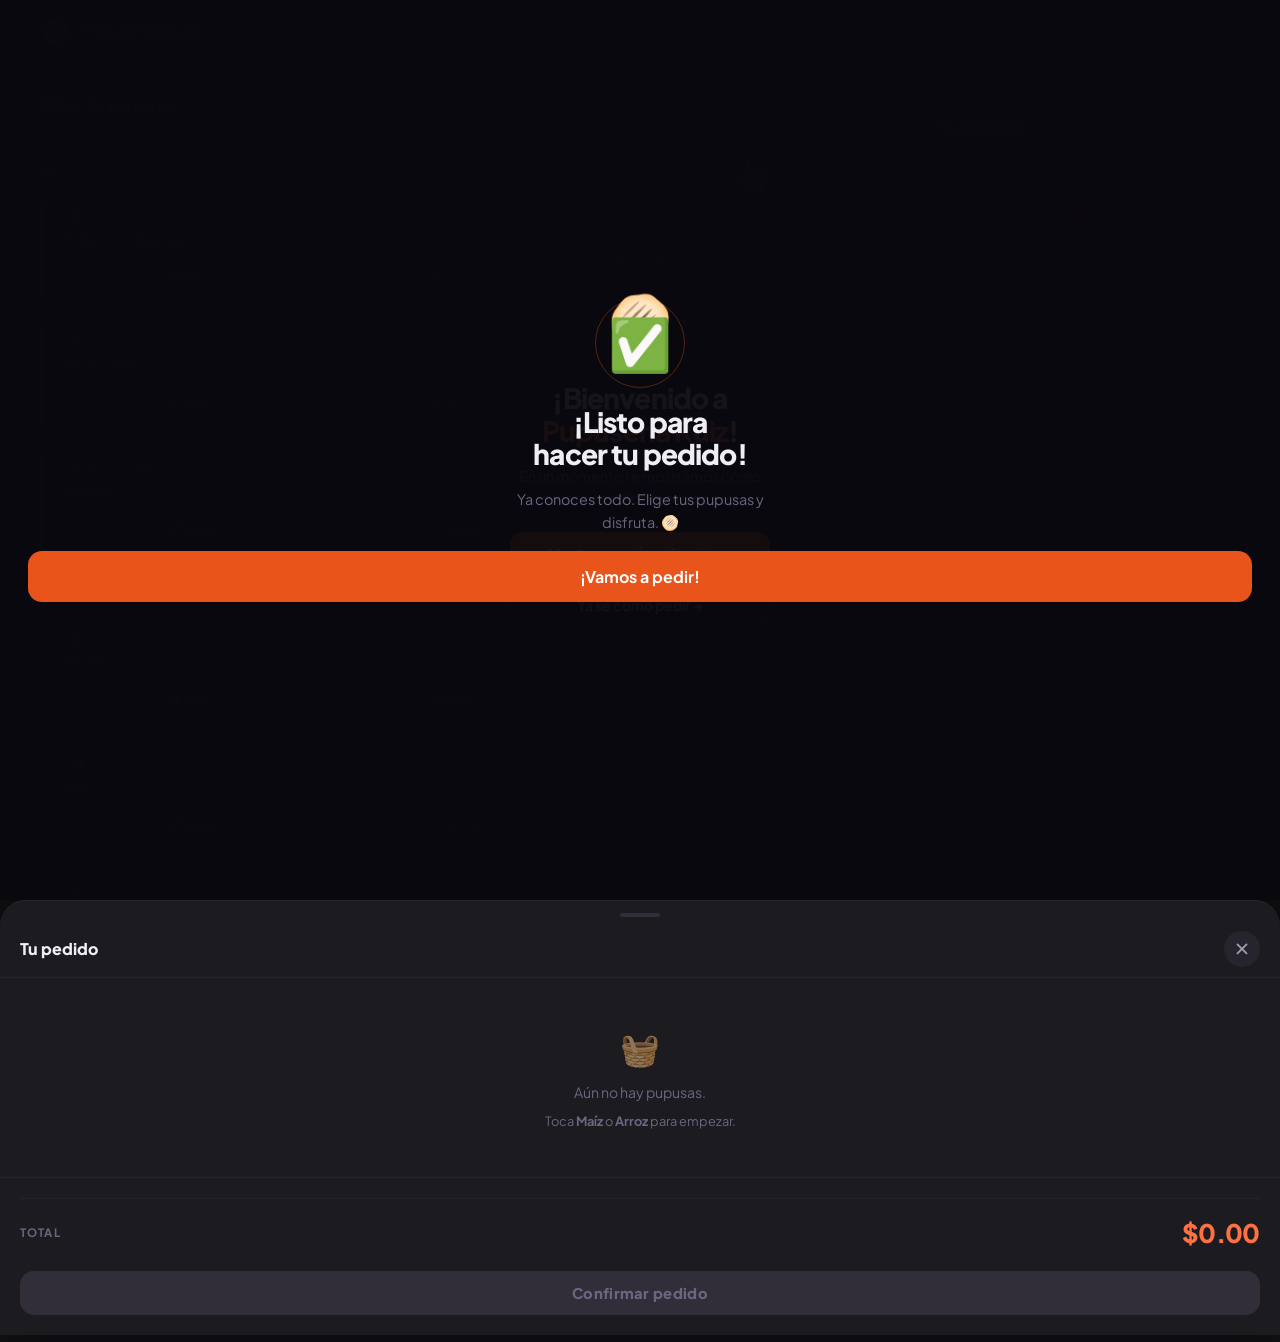
==== commit a93b842a: "Add files via upload" ====
--- a/index.html
+++ b/index.html
@@ -16,28 +16,33 @@
 <body>
 
   <!-- ══════════════════════════════════════════
-       ONBOARDING
+       TOUR DE BIENVENIDA
   ══════════════════════════════════════════ -->
   <div id="onboarding" class="onboarding" hidden>
 
+    <!-- Pantalla 1: Bienvenida -->
     <div class="ob-screen ob-screen--welcome" id="ob-welcome">
       <div class="ob-hero">
         <span class="ob-hero-icon">🫓</span>
         <div class="ob-hero-ring ob-ring1"></div>
         <div class="ob-hero-ring ob-ring2"></div>
       </div>
-      <h1 class="ob-titulo">Bienvenido a<br><span class="ob-titulo-brand">Pupusería Ruiz</span></h1>
-      <p class="ob-subtitulo">Te enseñaremos en segundos cómo hacer tu pedido.</p>
+      <h1 class="ob-titulo">¡Bienvenido a<br><span class="ob-titulo-brand">Pupusería Ruiz</span>!</h1>
+      <p class="ob-subtitulo">En un momento te mostramos cómo hacer tu pedido, paso a paso.</p>
       <div class="ob-btns">
-        <button class="btn-primary btn-full" id="ob-btn-comenzar">Comenzar guía</button>
-        <button class="btn-ghost btn-full"   id="ob-btn-saltar">Saltar</button>
-      </div>
-    </div>
-
+        <button class="btn-primary btn-full" id="ob-btn-comenzar">Mostrarme cómo funciona</button>
+        <button class="btn-ghost btn-full"   id="ob-btn-saltar">Ya sé cómo pedir →</button>
+      </div>
+    </div>
+
+    <!-- Pantalla 2: Pasos del tour -->
     <div class="ob-screen ob-screen--pasos" id="ob-pasos" hidden>
       <div class="ob-overlay-spotlight" id="ob-spotlight"></div>
       <div class="ob-tooltip" id="ob-tooltip">
-        <div class="ob-tooltip-paso" id="ob-step-indicator"></div>
+        <div class="ob-tooltip-header">
+          <span class="ob-tooltip-paso" id="ob-step-indicator"></span>
+          <button class="ob-btn-skip" id="ob-btn-saltar-pasos">Omitir explicación</button>
+        </div>
         <p class="ob-tooltip-texto" id="ob-tooltip-texto"></p>
         <div class="ob-tooltip-nav">
           <div class="ob-dots" id="ob-dots"></div>
@@ -46,14 +51,15 @@
       </div>
     </div>
 
+    <!-- Pantalla 3: Final -->
     <div class="ob-screen ob-screen--final" id="ob-final" hidden>
       <div class="ob-hero">
         <span class="ob-hero-icon">✅</span>
         <div class="ob-hero-ring ob-ring1"></div>
       </div>
-      <h2 class="ob-titulo">¡Ya estás listo<br>para ordenar!</h2>
-      <p class="ob-subtitulo">Elige tus pupusas y confirma tu pedido.</p>
-      <button class="btn-primary btn-full btn-lg" id="ob-btn-finalizar">Comenzar pedido</button>
+      <h2 class="ob-titulo">¡Listo para<br>hacer tu pedido!</h2>
+      <p class="ob-subtitulo">Ya conoces todo. Elige tus pupusas y disfruta. 🫓</p>
+      <button class="btn-primary btn-full btn-lg" id="ob-btn-finalizar">¡Vamos a pedir!</button>
     </div>
 
   </div>
--- a/style.css
+++ b/style.css
@@ -1,82 +1,156 @@
 /* ═══════════════════════════════════════════════════════
-   PUPUSERÍA RUIZ — style.css
+   PUPUSERÍA RUIZ — style.css  Fase 1
    -------------------------------------------------------
-   Paleta:
-     --bg:        #1A0A00  fondo principal (tierra oscura)
-     --surface:   #2C1506  superficie media (header, cards)
-     --surface2:  #3D1F0A  superficie elevada
-     --accent:    #C8401A  rojo-anaranjado pupusero
-     --accent2:   #E8621E  acento claro (hover)
-     --cream:     #F5ECD7  crema cálida (texto/cards)
-     --muted:     #9C7A5A  texto secundario
-
-   Tipografía:
-     --font-display: 'Syne', sans-serif   (700/800)
-     --font-body:    'Inter', sans-serif  (400/500/600)
+   Paleta: tierra oscura profunda + rojo-anaranjado pupusero
+   Tipografía: Plus Jakarta Sans (una sola familia, dos roles)
+   Firma visual: borde-izquierdo tipo comanda + chips de masa
+                 con color semántico propio
 ═══════════════════════════════════════════════════════ */
 
 /* ─────────────────────────────────────────────────────
-   RESET + TOKENS
+   TOKENS
+───────────────────────────────────────────────────── */
+:root {
+  /* Fondo en capas */
+  --bg:        #111014;
+  --surface:   #1C1B20;
+  --surface2:  #26242C;
+  --surface3:  #312E3A;
+  --surface4:  #3D3947;
+
+  /* Acento principal */
+  --accent:    #E8541A;
+  --accent2:   #FF7140;
+  --accent-bg: rgba(232, 84, 26, .12);
+  --accent-glow: rgba(232, 84, 26, .28);
+
+  /* Semánticos */
+  --maiz:      #F59E0B;
+  --maiz-bg:   rgba(245,158,11,.1);
+  --maiz-border: rgba(245,158,11,.25);
+  --arroz:     #34D399;
+  --arroz-bg:  rgba(52,211,153,.1);
+  --arroz-border: rgba(52,211,153,.22);
+
+  --trad-color: #F59E0B;
+  --esp-color:  var(--accent2);
+  --loca-color: #A78BFA;
+
+  /* Texto */
+  --text:      #F0EEF5;
+  --text2:     #A09CB0;
+  --text3:     #6B6680;
+
+  /* Estados */
+  --success:   #22C55E;
+  --error:     #F87171;
+  --warning:   #FBBF24;
+
+  /* Tipografía */
+  --font: 'Plus Jakarta Sans', system-ui, sans-serif;
+
+  /* Radios */
+  --r-xs:  6px;
+  --r-sm:  10px;
+  --r-md:  14px;
+  --r-lg:  20px;
+  --r-xl:  26px;
+  --r-full: 999px;
+
+  /* Sombras */
+  --sh-sm: 0 1px 3px rgba(0,0,0,.5);
+  --sh-md: 0 4px 20px rgba(0,0,0,.55);
+  --sh-lg: 0 12px 40px rgba(0,0,0,.65);
+
+  /* Layout */
+  --header-h: 62px;
+  --trans: .16s ease;
+  --trans-md: .24s ease;
+}
+
+/* ─────────────────────────────────────────────────────
+   RESET
 ───────────────────────────────────────────────────── */
 *, *::before, *::after { box-sizing: border-box; margin: 0; padding: 0; }
-
-:root {
-  --bg:        #1A0A00;
-  --surface:   #2C1506;
-  --surface2:  #3D1F0A;
-  --surface3:  #4E2B10;
-  --accent:    #C8401A;
-  --accent2:   #E8621E;
-  --accent-glow: rgba(200, 64, 26, 0.35);
-  --cream:     #F5ECD7;
-  --cream2:    #E8D9C0;
-  --muted:     #9C7A5A;
-  --muted2:    #7A5C3E;
-  --white:     #FFFFFF;
-  --success:   #22C55E;
-  --error:     #EF4444;
-
-  --font-display: 'Syne', sans-serif;
-  --font-body:    'Inter', sans-serif;
-
-  --radius-sm:  6px;
-  --radius-md:  12px;
-  --radius-lg:  18px;
-  --radius-xl:  24px;
-
-  --shadow-sm:  0 1px 3px rgba(0,0,0,.4);
-  --shadow-md:  0 4px 16px rgba(0,0,0,.5);
-  --shadow-lg:  0 8px 32px rgba(0,0,0,.6);
-
-  --header-h:  60px;
-  --trans:     .18s ease;
-}
-
 html { scroll-behavior: smooth; }
-
 body {
   background:  var(--bg);
-  color:       var(--cream);
-  font-family: var(--font-body);
+  color:       var(--text);
+  font-family: var(--font);
   font-size:   16px;
-  line-height: 1.5;
+  line-height: 1.55;
   min-height:  100dvh;
   overflow-x:  hidden;
-}
-
+  -webkit-font-smoothing: antialiased;
+}
 img, svg { display: block; }
-button { cursor: pointer; border: none; background: none; font-family: inherit; }
-input  { font-family: inherit; }
-a      { color: inherit; text-decoration: none; }
-
-/* ─────────────────────────────────────────────────────
-   UTILIDADES
-───────────────────────────────────────────────────── */
-.visually-hidden {
-  position: absolute; width: 1px; height: 1px;
-  padding: 0; margin: -1px; overflow: hidden;
-  clip: rect(0,0,0,0); white-space: nowrap; border: 0;
-}
+button   { cursor: pointer; border: none; background: none; font-family: inherit; color: inherit; }
+input    { font-family: inherit; color: inherit; }
+a        { color: inherit; text-decoration: none; }
+
+/* ─────────────────────────────────────────────────────
+   BOTONES — sistema unificado
+───────────────────────────────────────────────────── */
+.btn-primary {
+  display:       inline-flex;
+  align-items:   center;
+  justify-content: center;
+  gap:           8px;
+  padding:       12px 22px;
+  background:    var(--accent);
+  color:         #fff;
+  font-size:     .9rem;
+  font-weight:   700;
+  border-radius: var(--r-md);
+  transition:    background var(--trans), transform var(--trans), box-shadow var(--trans);
+  white-space:   nowrap;
+}
+.btn-primary:hover:not(:disabled) {
+  background:  var(--accent2);
+  transform:   translateY(-1px);
+  box-shadow:  0 6px 20px var(--accent-glow);
+}
+.btn-primary:disabled {
+  background: var(--surface3);
+  color:      var(--text3);
+  cursor:     not-allowed;
+  transform:  none;
+  box-shadow: none;
+}
+
+.btn-ghost {
+  display:       inline-flex;
+  align-items:   center;
+  justify-content: center;
+  gap:           8px;
+  padding:       11px 22px;
+  background:    transparent;
+  color:         var(--text2);
+  font-size:     .88rem;
+  font-weight:   600;
+  border-radius: var(--r-md);
+  border:        1.5px solid var(--surface3);
+  transition:    border-color var(--trans), color var(--trans), background var(--trans);
+}
+.btn-ghost:hover {
+  border-color: var(--surface4);
+  color:        var(--text);
+  background:   var(--surface2);
+}
+
+.btn-icon {
+  width:  36px; height: 36px;
+  display: flex; align-items: center; justify-content: center;
+  border-radius: 50%;
+  background:    var(--surface2);
+  color:         var(--text2);
+  transition:    background var(--trans), color var(--trans);
+}
+.btn-icon:hover { background: var(--surface3); color: var(--text); }
+
+.btn-full { width: 100%; }
+.btn-sm   { padding: 8px 16px; font-size: .82rem; }
+.btn-lg   { padding: 15px 28px; font-size: 1rem; }
 
 /* ─────────────────────────────────────────────────────
    HEADER
@@ -85,17 +159,18 @@
   position:   fixed;
   top: 0; left: 0; right: 0;
   height:     var(--header-h);
-  background: var(--surface);
-  border-bottom: 1px solid var(--surface3);
+  background: rgba(17,16,20,.88);
+  backdrop-filter: blur(16px) saturate(1.4);
+  -webkit-backdrop-filter: blur(16px) saturate(1.4);
+  border-bottom: 1px solid rgba(255,255,255,.06);
   z-index:    100;
-  box-shadow: var(--shadow-sm);
 }
 
 .header-inner {
-  max-width:   1200px;
+  max-width:   1240px;
   margin:      0 auto;
   height:      100%;
-  padding:     0 16px;
+  padding:     0 20px;
   display:     flex;
   align-items: center;
   justify-content: space-between;
@@ -106,231 +181,246 @@
   align-items: center;
   gap:         10px;
 }
-
-.header-logo {
-  font-size: 26px;
-  line-height: 1;
-}
-
+.header-logo  { font-size: 24px; line-height: 1; }
 .header-nombre {
-  font-family: var(--font-display);
-  font-size:   1.15rem;
+  font-size:   1.1rem;
   font-weight: 800;
-  color:       var(--cream);
-  letter-spacing: -.01em;
-}
+  letter-spacing: -.02em;
+  color:       var(--text);
+}
+
+.header-right {
+  display:     flex;
+  align-items: center;
+  gap:         12px;
+}
+
+.header-status {
+  font-size:   .75rem;
+  font-weight: 600;
+  padding:     4px 10px;
+  border-radius: var(--r-full);
+  display:     none;
+}
+.header-status.open   { display:block; background:rgba(52,211,153,.12); color:var(--arroz); }
+.header-status.closed { display:block; background:rgba(248,113,113,.1); color:var(--error); }
 
 .header-carrito-btn {
-  position: relative;
-  display:  flex;
-  align-items: center;
-  justify-content: center;
-  width:  44px; height: 44px;
-  border-radius: 50%;
-  color: var(--cream);
+  position:   relative;
+  width:      44px; height: 44px;
+  display:    flex; align-items: center; justify-content: center;
+  border-radius: var(--r-md);
   background: var(--surface2);
-  transition: background var(--trans);
-}
-.header-carrito-btn:hover { background: var(--surface3); }
+  color:      var(--text);
+  transition: background var(--trans), box-shadow var(--trans);
+  border:     1px solid rgba(255,255,255,.06);
+}
+.header-carrito-btn:hover {
+  background:  var(--surface3);
+  box-shadow:  0 0 0 2px var(--accent-glow);
+}
 
 .header-badge {
   position:   absolute;
-  top: 4px; right: 4px;
-  min-width:  18px; height: 18px;
-  padding:    0 4px;
+  top: -5px; right: -5px;
+  min-width:  19px; height: 19px;
+  padding:    0 5px;
   background: var(--accent);
-  color:      var(--white);
-  font-size:  .7rem;
-  font-weight: 700;
-  border-radius: 999px;
-  display:    flex;
-  align-items: center;
-  justify-content: center;
-  line-height: 1;
+  color:      #fff;
+  font-size:  .68rem;
+  font-weight: 800;
+  border-radius: var(--r-full);
+  display:    flex; align-items: center; justify-content: center;
+  border:     2px solid var(--bg);
   pointer-events: none;
-}
-
-/* ─────────────────────────────────────────────────────
-   LAYOUT PRINCIPAL
+  animation:  badgePop .25s ease;
+}
+@keyframes badgePop {
+  0%  { transform: scale(0); }
+  70% { transform: scale(1.2); }
+  100%{ transform: scale(1); }
+}
+
+/* ─────────────────────────────────────────────────────
+   LAYOUT
 ───────────────────────────────────────────────────── */
 .app-layout {
-  max-width:    1200px;
-  margin:       0 auto;
-  padding-top:  calc(var(--header-h) + 24px);
-  padding-bottom: 80px;
-  display:      grid;
+  max-width:   1240px;
+  margin:      0 auto;
+  padding:     calc(var(--header-h) + 28px) 20px 80px;
+  display:     grid;
   grid-template-columns: 1fr;
-  gap:          24px;
-  padding-left: 16px;
-  padding-right: 16px;
-}
-
+  gap:         20px;
+}
 @media (min-width: 768px) {
   .app-layout {
     grid-template-columns: 1fr 1fr;
     align-items: start;
   }
-  .col-carrito { display: none; } /* desktop 2-col: carrito va en sidebar */
-}
-
-@media (min-width: 1024px) {
+  .col-carrito { display: none; }
+}
+@media (min-width: 1040px) {
   .app-layout {
-    grid-template-columns: 2fr 1.2fr 1.3fr;
+    grid-template-columns: 2.2fr 1.1fr 1.3fr;
+    padding-bottom: 40px;
   }
   .col-carrito { display: flex; flex-direction: column; }
   .header-carrito-btn { display: none; }
 }
 
+/* ─────────────────────────────────────────────────────
+   COLUMNA MENÚ
+───────────────────────────────────────────────────── */
+.menu-header { margin-bottom: 20px; }
 .col-titulo {
-  font-family: var(--font-display);
-  font-size:   1.1rem;
+  font-size:   1.2rem;
   font-weight: 800;
-  color:       var(--cream);
-  letter-spacing: -.01em;
-  margin-bottom: 16px;
-}
-
-/* ─────────────────────────────────────────────────────
-   COLUMNA MENÚ
-───────────────────────────────────────────────────── */
-.col-menu-inner { /* sin padding extra */ }
-
-.menu-seccion { margin-bottom: 28px; }
-
+  letter-spacing: -.02em;
+  color:       var(--text);
+}
+.menu-sub {
+  font-size:   .82rem;
+  color:       var(--text3);
+  margin-top:  3px;
+}
+
+/* Secciones del menú */
+.menu-seccion       { margin-bottom: 24px; }
 .menu-seccion-titulo {
-  font-family: var(--font-display);
-  font-size:   .8rem;
+  font-size:   .72rem;
   font-weight: 700;
   letter-spacing: .1em;
   text-transform: uppercase;
-  color:       var(--muted);
-  margin-bottom: 12px;
-  padding-bottom: 6px;
-  border-bottom: 1px solid var(--surface2);
+  color:       var(--text3);
+  margin-bottom: 10px;
+  display:     flex;
+  align-items: center;
+  gap:         8px;
+}
+.menu-seccion-titulo::after {
+  content: '';
+  flex:    1;
+  height:  1px;
+  background: var(--surface2);
 }
 
 /* ── CARD PUPUSA ── */
 .pupusa-card {
   background:    var(--surface);
-  border-radius: var(--radius-md);
-  padding:       14px 14px 14px 18px;
-  margin-bottom: 10px;
+  border-radius: var(--r-md);
+  padding:       14px 16px 14px 20px;
+  margin-bottom: 8px;
   display:       grid;
   grid-template-columns: 1fr auto;
   grid-template-rows: auto auto auto;
-  gap:           4px 12px;
+  gap:           3px 12px;
   align-items:   center;
-  /* Firma: borde izquierdo tipo comanda de cocina */
-  border-left:   4px solid transparent;
-  transition:    transform var(--trans), box-shadow var(--trans);
+  border-left:   3px solid transparent;
+  border:        1px solid var(--surface2);
+  border-left:   3px solid transparent;
+  transition:    transform var(--trans), box-shadow var(--trans), border-color var(--trans);
   position:      relative;
   overflow:      hidden;
+  cursor:        default;
 }
 .pupusa-card:hover {
-  transform:   translateY(-1px);
-  box-shadow:  var(--shadow-md);
-}
-
-.pupusa-card--tradicional { border-left-color: #F59E0B; }
-.pupusa-card--especial    { border-left-color: var(--accent); }
-.pupusa-card--loca        { border-left-color: #8B5CF6; }
+  transform:   translateY(-2px);
+  box-shadow:  var(--sh-md);
+  border-color: var(--surface3);
+}
+.pupusa-card--tradicional { border-left-color: var(--trad-color); }
+.pupusa-card--especial    { border-left-color: var(--esp-color); }
+.pupusa-card--loca        { border-left-color: var(--loca-color); }
 
 .card-badge {
   grid-column: 1;
-  font-size:   .68rem;
-  font-weight: 600;
-  letter-spacing: .06em;
+  font-size:   .66rem;
+  font-weight: 700;
+  letter-spacing: .07em;
   text-transform: uppercase;
-  padding:     2px 7px;
-  border-radius: var(--radius-sm);
+  padding:     2px 8px;
+  border-radius: var(--r-full);
   width:       fit-content;
-}
-.card-badge--tradicional { background: rgba(245,158,11,.15); color: #F59E0B; }
-.card-badge--especial    { background: rgba(200,64,26,.15);  color: var(--accent2); }
-.card-badge--loca        { background: rgba(139,92,246,.15); color: #A78BFA; }
+  margin-bottom: 1px;
+}
+.card-badge--tradicional { background: rgba(245,158,11,.12); color: var(--trad-color); }
+.card-badge--especial    { background: rgba(255,113,64,.12);  color: var(--esp-color); }
+.card-badge--loca        { background: rgba(167,139,250,.12); color: var(--loca-color); }
 
 .card-nombre {
   grid-column: 1;
-  font-size:   1rem;
-  font-weight: 600;
-  color:       var(--cream);
-}
-
+  font-size:   .97rem;
+  font-weight: 700;
+  color:       var(--text);
+  line-height: 1.2;
+}
 .card-precio {
-  grid-column:  2;
-  grid-row:     1 / 3;
-  font-family:  var(--font-display);
-  font-size:    1.1rem;
-  font-weight:  800;
-  color:        var(--accent2);
-  white-space:  nowrap;
-  align-self:   center;
-}
-
+  grid-column: 2;
+  grid-row:    1 / 3;
+  font-size:   1.05rem;
+  font-weight: 800;
+  color:       var(--accent2);
+  white-space: nowrap;
+  align-self:  center;
+}
 .card-masas {
   grid-column: 1 / 3;
   display:     flex;
-  gap:         8px;
-  margin-top:  8px;
+  gap:         7px;
+  margin-top:  9px;
   flex-wrap:   wrap;
 }
 
-/* ── BOTONES DE MASA en card ── */
+/* ── BOTONES DE MASA ── */
 .btn-masa {
   flex:          1;
-  min-width:     90px;
-  padding:       8px 10px;
-  border-radius: var(--radius-sm);
-  font-size:     .85rem;
-  font-weight:   600;
+  min-width:     84px;
+  padding:       7px 10px;
+  border-radius: var(--r-sm);
+  font-size:     .83rem;
+  font-weight:   700;
   display:       flex;
   align-items:   center;
   justify-content: center;
   gap:           5px;
   transition:    background var(--trans), transform var(--trans), box-shadow var(--trans);
-  border:        1px solid transparent;
+  border:        1.5px solid transparent;
 }
 .btn-masa--maiz {
-  background: var(--surface2);
-  color:      #F59E0B;
-  border-color: rgba(245,158,11,.25);
-}
-.btn-masa--maiz:hover {
-  background: rgba(245,158,11,.2);
-  box-shadow: 0 0 0 2px rgba(245,158,11,.3);
-  transform:  scale(1.03);
+  background:   var(--maiz-bg);
+  color:        var(--maiz);
+  border-color: var(--maiz-border);
+}
+.btn-masa--maiz:hover, .btn-masa--maiz.active {
+  background:  rgba(245,158,11,.2);
+  box-shadow:  0 0 0 2px rgba(245,158,11,.3);
+  transform:   scale(1.04);
 }
 .btn-masa--arroz {
-  background: var(--surface2);
-  color:      #86EFAC;
-  border-color: rgba(134,239,172,.2);
-}
-.btn-masa--arroz:hover {
-  background: rgba(134,239,172,.15);
-  box-shadow: 0 0 0 2px rgba(134,239,172,.25);
-  transform:  scale(1.03);
-}
-
-/* Estado activo (seleccionado) */
-.btn-masa.active {
-  box-shadow: 0 0 0 2px var(--accent);
-}
-
-/* Loading / error del menú */
+  background:   var(--arroz-bg);
+  color:        var(--arroz);
+  border-color: var(--arroz-border);
+}
+.btn-masa--arroz:hover, .btn-masa--arroz.active {
+  background:  rgba(52,211,153,.18);
+  box-shadow:  0 0 0 2px rgba(52,211,153,.25);
+  transform:   scale(1.04);
+}
+
+/* Loading / Error */
 .menu-loading, .menu-error {
   text-align: center;
-  padding:    40px 16px;
-  color:      var(--muted);
-  font-size:  .95rem;
-}
+  padding:    48px 20px;
+  color:      var(--text3);
+  font-size:  .92rem;
+}
+.menu-loading::before { content: ''; display:block; width:28px; height:28px; border:2.5px solid var(--surface3); border-top-color:var(--accent); border-radius:50%; margin:0 auto 12px; animation:spin .7s linear infinite; }
 .menu-error { color: var(--error); }
 
 /* ─────────────────────────────────────────────────────
-   COLUMNA DETALLE (desktop: selección activa)
-───────────────────────────────────────────────────── */
-.col-detalle {
-  display: none; /* oculto en móvil */
-}
+   COLUMNA DETALLE (desktop)
+───────────────────────────────────────────────────── */
+.col-detalle { display: none; }
 @media (min-width: 768px) {
   .col-detalle {
     display:    flex;
@@ -345,86 +435,99 @@
   flex-direction: column;
   align-items:    center;
   justify-content: center;
-  gap:            12px;
-  min-height:     200px;
+  gap:            10px;
+  min-height:     220px;
   background:     var(--surface);
-  border-radius:  var(--radius-lg);
-  color:          var(--muted);
-  font-size:      .95rem;
+  border-radius:  var(--r-lg);
+  color:          var(--text3);
   text-align:     center;
-  padding:        24px;
+  padding:        28px;
   border:         1.5px dashed var(--surface3);
 }
-.detalle-placeholder-icon { font-size: 2rem; }
+.placeholder-icon  { font-size: 2.2rem; opacity: .6; }
+.placeholder-texto { font-size: .9rem; line-height: 1.5; }
 
 .detalle-masa-panel {
   background:    var(--surface);
-  border-radius: var(--radius-lg);
-  padding:       24px;
+  border-radius: var(--r-lg);
+  padding:       26px;
   animation:     fadeInUp .2s ease;
-}
-
+  border:        1px solid var(--surface2);
+}
 .dmp-producto {
-  font-family: var(--font-display);
   font-size:   1.3rem;
   font-weight: 800;
-  margin-bottom: 6px;
+  margin-bottom: 4px;
+  letter-spacing: -.02em;
 }
 .dmp-precio {
   color:        var(--accent2);
-  font-size:    1rem;
+  font-size:    1.05rem;
+  font-weight:  700;
+  margin-bottom: 22px;
+}
+.dmp-pregunta {
+  font-size:    .75rem;
+  color:        var(--text3);
+  margin-bottom: 14px;
+  text-transform: uppercase;
+  letter-spacing: .07em;
   font-weight:  600;
-  margin-bottom: 20px;
-}
-.dmp-pregunta {
-  font-size:    .85rem;
-  color:        var(--muted);
-  margin-bottom: 12px;
-  text-transform: uppercase;
-  letter-spacing: .06em;
-}
-
+}
 .dmp-masas {
-  display:  flex;
-  gap:      12px;
+  display: flex;
+  gap:     12px;
 }
 .dmp-masas .btn-masa {
-  flex:       1;
-  padding:    16px;
-  font-size:  1rem;
+  flex:          1;
+  padding:       18px 12px;
+  font-size:     .95rem;
   flex-direction: column;
-  gap:        8px;
-  border-radius: var(--radius-md);
-}
-.masa-icono { font-size: 1.8rem; }
+  gap:           9px;
+  border-radius: var(--r-md);
+}
+.masa-icono { font-size: 1.9rem; }
 .masa-label { font-weight: 700; }
 
 /* ─────────────────────────────────────────────────────
-   COLUMNA CARRITO (desktop)
+   CARRITO (desktop)
 ───────────────────────────────────────────────────── */
 .col-carrito {
   background:    var(--surface);
-  border-radius: var(--radius-lg);
+  border-radius: var(--r-lg);
+  border:        1px solid var(--surface2);
   position:      sticky;
   top:           calc(var(--header-h) + 16px);
   max-height:    calc(100dvh - var(--header-h) - 32px);
   overflow-y:    auto;
   padding:       20px;
-  display:       flex;
   flex-direction: column;
   gap:           0;
 }
 
-.carrito-header { margin-bottom: 8px; }
-
-/* ── Líneas del carrito ── */
+.carrito-header {
+  display:     flex;
+  align-items: center;
+  justify-content: space-between;
+  margin-bottom: 10px;
+}
+.carrito-count {
+  font-size:   .72rem;
+  font-weight: 700;
+  background:  var(--accent-bg);
+  color:       var(--accent2);
+  padding:     2px 8px;
+  border-radius: var(--r-full);
+  border:      1px solid rgba(232,84,26,.2);
+}
+
 .carrito-items {
   flex:          1;
   overflow-y:    auto;
   display:       flex;
   flex-direction: column;
-  gap:           8px;
-  min-height:    60px;
+  gap:           6px;
+  min-height:    56px;
 }
 
 .carrito-vacio {
@@ -434,401 +537,297 @@
   justify-content: center;
   gap:            8px;
   padding:        32px 16px;
-  color:          var(--muted);
+  color:          var(--text3);
   text-align:     center;
-  font-size:      .9rem;
-}
-.carrito-vacio__icono { font-size: 2rem; }
-.carrito-vacio__hint  { font-size: .82rem; }
-
+  font-size:      .88rem;
+}
+.carrito-vacio__icono { font-size: 2rem; opacity: .5; }
+.carrito-vacio__hint  { font-size: .8rem; color: var(--text3); }
+
+/* Línea de carrito */
 .carrito-linea {
   background:    var(--surface2);
-  border-radius: var(--radius-sm);
-  padding:       10px 12px;
+  border-radius: var(--r-sm);
+  padding:       9px 12px;
   display:       flex;
   align-items:   center;
   justify-content: space-between;
   gap:           8px;
-  animation:     fadeInUp .15s ease;
-}
-.cl-info {
-  display:        flex;
-  flex-direction: column;
-  gap:            2px;
-  flex:           1;
-  min-width: 0;
-}
-.cl-nombre {
-  font-size:   .9rem;
-  font-weight: 600;
-  white-space: nowrap;
-  overflow:    hidden;
-  text-overflow: ellipsis;
-}
-.cl-masa {
-  font-size: .77rem;
-  color:     var(--muted);
-}
-.cl-controles {
-  display:     flex;
-  align-items: center;
-  gap:         6px;
-  flex-shrink: 0;
-}
+  animation:     fadeInUp .14s ease;
+  border:        1px solid var(--surface3);
+}
+.cl-info      { flex: 1; min-width: 0; display: flex; flex-direction: column; gap: 2px; }
+.cl-nombre    { font-size: .9rem; font-weight: 700; white-space: nowrap; overflow: hidden; text-overflow: ellipsis; }
+.cl-masa      { font-size: .74rem; color: var(--text3); }
+.cl-controles { display: flex; align-items: center; gap: 6px; flex-shrink: 0; }
+
 .cl-btn {
-  width:  28px; height: 28px;
-  border-radius: var(--radius-sm);
+  width:  26px; height: 26px;
+  border-radius: var(--r-xs);
   background:    var(--surface3);
-  color:         var(--cream);
+  color:         var(--text2);
   font-size:     1rem;
   font-weight:   700;
-  display:       flex;
-  align-items:   center;
-  justify-content: center;
-  transition:    background var(--trans), transform var(--trans);
+  display:       flex; align-items: center; justify-content: center;
+  transition:    background var(--trans), color var(--trans), transform var(--trans);
   line-height:   1;
 }
-.cl-btn:hover     { background: var(--accent); transform: scale(1.1); }
-.cl-cant          { font-weight: 700; font-size: .9rem; min-width: 20px; text-align: center; }
-.cl-subtotal      { font-size: .85rem; font-weight: 600; color: var(--accent2); min-width: 44px; text-align: right; }
-
-/* ── Total ── */
+.cl-btn:hover { background: var(--accent); color: #fff; transform: scale(1.1); }
+
+.cl-cant     { font-weight: 700; font-size: .9rem; min-width: 18px; text-align: center; }
+.cl-subtotal { font-size: .83rem; font-weight: 700; color: var(--accent2); min-width: 40px; text-align: right; }
+
+/* Total */
 .carrito-total {
   display:       flex;
   align-items:   center;
   justify-content: space-between;
   padding:       14px 0 10px;
-  margin-top:    8px;
-  border-top:    1px solid var(--surface3);
+  margin-top:    10px;
+  border-top:    1px solid var(--surface2);
 }
 .ct-label {
-  font-size:    .75rem;
+  font-size:    .72rem;
   font-weight:  700;
   letter-spacing: .1em;
   text-transform: uppercase;
-  color:        var(--muted);
+  color:        var(--text3);
 }
 .ct-valor {
-  font-family:  var(--font-display);
-  font-size:    1.5rem;
+  font-size:    1.6rem;
   font-weight:  800;
   color:        var(--accent2);
-}
-
-/* ── Botón confirmar ── */
+  letter-spacing: -.02em;
+}
+
+/* Botón confirmar */
 .carrito-footer { margin-top: 4px; }
-
 .btn-confirmar {
   width:         100%;
   padding:       13px;
   background:    var(--accent);
-  color:         var(--white);
-  font-family:   var(--font-display);
-  font-size:     .95rem;
+  color:         #fff;
+  font-size:     .92rem;
   font-weight:   800;
-  letter-spacing: .04em;
-  border-radius: var(--radius-md);
+  letter-spacing: .02em;
+  border-radius: var(--r-md);
   transition:    background var(--trans), transform var(--trans), box-shadow var(--trans);
 }
 .btn-confirmar:hover:not(:disabled) {
   background:  var(--accent2);
   transform:   translateY(-1px);
-  box-shadow:  0 4px 16px var(--accent-glow);
+  box-shadow:  0 6px 20px var(--accent-glow);
 }
 .btn-confirmar:disabled {
   background: var(--surface3);
-  color:      var(--muted);
+  color:      var(--text3);
   cursor:     not-allowed;
 }
 
 /* ─────────────────────────────────────────────────────
-   DRAWER CARRITO (móvil)
+   DRAWER (móvil)
 ───────────────────────────────────────────────────── */
 .drawer-overlay {
-  position:   fixed;
-  inset:      0;
-  background: rgba(0,0,0,.6);
+  position:   fixed; inset: 0;
+  background: rgba(0,0,0,.65);
   z-index:    200;
-  backdrop-filter: blur(2px);
+  backdrop-filter: blur(3px);
   animation:  fadeIn .2s ease;
 }
-
+.drawer-overlay[hidden] { display: none !important; }
 .drawer {
   position:   fixed;
   bottom: 0; left: 0; right: 0;
   background: var(--surface);
-  border-radius: var(--radius-xl) var(--radius-xl) 0 0;
+  border-radius: var(--r-xl) var(--r-xl) 0 0;
   z-index:    201;
-  max-height: 85dvh;
-  display:    flex;
-  flex-direction: column;
+  max-height: 88dvh;
+  display:    flex; flex-direction: column;
   transform:  translateY(100%);
-  transition: transform .3s cubic-bezier(.4,0,.2,1);
-  box-shadow: var(--shadow-lg);
-}
-.drawer.open { transform: translateY(0); }
-
+  transition: transform .3s cubic-bezier(.32,0,.67,0);
+  box-shadow: 0 -8px 40px rgba(0,0,0,.6);
+  border-top: 1px solid var(--surface2);
+}
+.drawer.open { transform: translateY(0); transition-timing-function: cubic-bezier(.33,1,.68,1); }
+
+.drawer-handle {
+  width: 40px; height: 4px;
+  background: var(--surface3);
+  border-radius: var(--r-full);
+  margin: 12px auto 0;
+  flex-shrink: 0;
+}
 .drawer-header {
-  padding:     18px 20px 12px;
-  display:     flex;
-  align-items: center;
-  justify-content: space-between;
+  padding:     14px 20px 10px;
+  display:     flex; align-items: center; justify-content: space-between;
   border-bottom: 1px solid var(--surface2);
 }
-.drawer-titulo {
-  font-family: var(--font-display);
-  font-size:   1rem;
-  font-weight: 800;
-}
-.drawer-close {
-  width:  36px; height: 36px;
-  display: flex; align-items: center; justify-content: center;
-  border-radius: 50%;
-  background: var(--surface2);
-  color:      var(--muted);
-  font-size:  1rem;
-  transition: background var(--trans);
-}
-.drawer-close:hover { background: var(--surface3); color: var(--cream); }
-
-.drawer-body {
-  flex:        1;
-  overflow-y:  auto;
-  padding:     16px 20px;
-}
+.drawer-titulo { font-size: 1rem; font-weight: 800; }
+.drawer-body   { flex: 1; overflow-y: auto; padding: 14px 20px; }
 .drawer-footer {
-  padding:      12px 20px 20px;
-  border-top:   1px solid var(--surface2);
-  display:      flex;
-  flex-direction: column;
-  gap:          10px;
+  padding:    10px 20px 20px;
+  border-top: 1px solid var(--surface2);
+  display:    flex; flex-direction: column; gap: 8px;
 }
 
 /* ─────────────────────────────────────────────────────
    MODAL FORMULARIO
 ───────────────────────────────────────────────────── */
 .modal-overlay {
-  position:   fixed;
-  inset:      0;
-  background: rgba(0,0,0,.7);
+  position:   fixed; inset: 0;
+  background: rgba(0,0,0,.72);
   z-index:    300;
   display:    flex;
   align-items: flex-end;
   justify-content: center;
-  padding:    0;
-  backdrop-filter: blur(3px);
-  animation:  fadeIn .2s ease;
-}
+  backdrop-filter: blur(4px);
+  animation:  fadeIn .18s ease;
+}
+.modal-overlay[hidden] { display: none !important; }
 @media (min-width: 640px) {
   .modal-overlay { align-items: center; padding: 20px; }
 }
 
 .modal {
   background:    var(--surface);
-  border-radius: var(--radius-xl) var(--radius-xl) 0 0;
+  border-radius: var(--r-xl) var(--r-xl) 0 0;
   width:         100%;
   max-width:     520px;
-  max-height:    92dvh;
+  max-height:    93dvh;
   overflow-y:    auto;
-  display:       flex;
-  flex-direction: column;
-  animation:     slideUp .25s ease;
+  display:       flex; flex-direction: column;
+  animation:     slideUp .22s cubic-bezier(.33,1,.68,1);
+  border:        1px solid var(--surface2);
+  border-bottom: none;
 }
 @media (min-width: 640px) {
-  .modal {
-    border-radius: var(--radius-xl);
-    max-height:    90dvh;
-  }
+  .modal { border-radius: var(--r-xl); border-bottom: 1px solid var(--surface2); max-height: 90dvh; }
 }
 
 .modal-header {
-  padding:     20px 20px 14px;
-  display:     flex;
-  align-items: center;
-  justify-content: space-between;
+  padding:     18px 20px 14px;
+  display:     flex; align-items: center; justify-content: space-between;
   border-bottom: 1px solid var(--surface2);
-  position:    sticky;
-  top:         0;
+  position:    sticky; top: 0;
+  background:  var(--surface); z-index: 1;
+}
+.modal-header-left { display: flex; align-items: center; gap: 10px; }
+.modal-icon        { font-size: 1.3rem; }
+.modal-titulo      { font-size: 1.05rem; font-weight: 800; letter-spacing: -.01em; }
+
+.modal-body {
+  padding: 20px;
+  display: flex; flex-direction: column; gap: 18px;
+  flex: 1;
+}
+.modal-footer {
+  padding:     14px 20px 20px;
+  display:     flex; gap: 10px;
+  border-top:  1px solid var(--surface2);
+  position:    sticky; bottom: 0;
   background:  var(--surface);
-  z-index:     1;
-}
-.modal-titulo {
-  font-family: var(--font-display);
-  font-size:   1.1rem;
-  font-weight: 800;
-}
-.modal-close {
-  width:  36px; height: 36px;
-  display: flex; align-items: center; justify-content: center;
-  border-radius: 50%;
-  background: var(--surface2);
-  color:      var(--muted);
-  font-size:  1rem;
-  transition: background var(--trans);
-}
-.modal-close:hover { background: var(--surface3); color: var(--cream); }
-
-.modal-body   { padding: 20px; display: flex; flex-direction: column; gap: 18px; flex: 1; }
-.modal-footer {
-  padding:     16px 20px 20px;
-  display:     flex;
-  gap:         10px;
-  border-top:  1px solid var(--surface2);
-  position:    sticky;
-  bottom:      0;
-  background:  var(--surface);
-}
-
-/* Resumen en modal */
+}
+.modal-footer .btn-ghost    { flex: 1; }
+.modal-footer .btn-submit   { flex: 2; }
+
+/* Resumen modal */
 .modal-resumen {
   background:    var(--surface2);
-  border-radius: var(--radius-md);
-  padding:       12px 14px;
-  display:       flex;
-  flex-direction: column;
-  gap:           4px;
+  border-radius: var(--r-md);
+  padding:       13px 15px;
+  display:       flex; flex-direction: column; gap: 5px;
+  border:        1px solid var(--surface3);
 }
 .mr-linea {
-  display:     flex;
-  justify-content: space-between;
-  font-size:   .88rem;
-  color:       var(--cream2);
+  display:     flex; justify-content: space-between;
+  font-size:   .87rem; color: var(--text);
 }
 .mr-total {
-  display:      flex;
-  justify-content: space-between;
-  align-items:  center;
-  margin-top:   8px;
-  padding-top:  8px;
-  border-top:   1px solid var(--surface3);
-}
-.mr-total-label {
-  font-size:   .75rem;
-  font-weight: 700;
-  letter-spacing: .1em;
-  text-transform: uppercase;
-  color:       var(--muted);
-}
-.mr-total-valor {
-  font-family: var(--font-display);
-  font-size:   1.3rem;
-  font-weight: 800;
-  color:       var(--accent2);
-}
-
-/* Campos de formulario */
-.form-campo { display: flex; flex-direction: column; gap: 6px; }
-
-.form-label {
-  font-size:   .82rem;
-  font-weight: 600;
-  color:       var(--cream2);
-  letter-spacing: .02em;
-}
-.req          { color: var(--accent); }
-.form-opcional {
-  color:       var(--muted);
-  font-weight: 400;
-  font-size:   .8em;
-}
-.form-hint {
-  font-size:   .78rem;
-  color:       var(--muted);
-  margin-top:  2px;
-}
+  display:       flex; justify-content: space-between; align-items: center;
+  margin-top:    8px; padding-top: 8px;
+  border-top:    1px solid var(--surface3);
+}
+.mr-total-label { font-size: .72rem; font-weight: 700; text-transform: uppercase; letter-spacing: .08em; color: var(--text3); }
+.mr-total-valor { font-size: 1.3rem; font-weight: 800; color: var(--accent2); }
+
+/* Campos */
+.form-campo     { display: flex; flex-direction: column; gap: 6px; }
+.form-label     { font-size: .8rem; font-weight: 700; color: var(--text); letter-spacing: .01em; }
+.req            { color: var(--accent); }
+.form-opcional  { color: var(--text3); font-weight: 400; font-size: .8em; }
 
 .form-input {
   width:        100%;
-  padding:      11px 13px;
+  padding:      11px 14px;
   background:   var(--surface2);
   border:       1.5px solid var(--surface3);
-  border-radius: var(--radius-sm);
-  color:        var(--cream);
-  font-size:    .95rem;
+  border-radius: var(--r-sm);
+  color:        var(--text);
+  font-size:    .93rem;
+  outline:      none;
   transition:   border-color var(--trans), box-shadow var(--trans);
-  outline:      none;
-}
-.form-input::placeholder { color: var(--muted2); }
+}
+.form-input::placeholder { color: var(--text3); }
 .form-input:focus {
   border-color: var(--accent);
   box-shadow:   0 0 0 3px var(--accent-glow);
 }
-.form-input.input-error { border-color: var(--error); }
-
-/* Entrega opciones */
-.entrega-opciones {
-  display: flex;
-  gap:     10px;
-}
+
+/* Input con ícono */
+.input-icon-wrap { position: relative; }
+.input-icon {
+  position:   absolute;
+  left:       12px; top: 50%;
+  transform:  translateY(-50%);
+  font-size:  1rem;
+  pointer-events: none;
+}
+.form-input--icon { padding-left: 38px; }
+
+/* Hint WhatsApp */
+.wa-hint {
+  display:       flex;
+  align-items:   flex-start;
+  gap:           8px;
+  background:    rgba(52,211,153,.06);
+  border:        1px solid rgba(52,211,153,.18);
+  border-radius: var(--r-sm);
+  padding:       9px 12px;
+  font-size:     .8rem;
+  color:         var(--arroz);
+  margin-top:    4px;
+  animation:     fadeInUp .2s ease;
+}
+.wa-hint-icon { font-size: 1rem; flex-shrink: 0; }
+
+/* Entrega */
+.entrega-opciones { display: flex; gap: 10px; }
 .btn-entrega {
   flex:          1;
-  padding:       12px 8px;
+  padding:       13px 8px;
   background:    var(--surface2);
   border:        1.5px solid var(--surface3);
-  border-radius: var(--radius-md);
-  color:         var(--cream);
-  display:       flex;
-  flex-direction: column;
-  align-items:   center;
-  gap:           6px;
-  font-size:     .85rem;
-  font-weight:   600;
+  border-radius: var(--r-md);
+  color:         var(--text);
+  display:       flex; flex-direction: column; align-items: center; gap: 7px;
+  font-size:     .85rem; font-weight: 700;
   transition:    background var(--trans), border-color var(--trans), box-shadow var(--trans);
 }
-.btn-entrega:hover    { background: var(--surface3); }
+.btn-entrega:hover { background: var(--surface3); }
 .btn-entrega.selected {
   border-color: var(--accent);
-  background:   rgba(200,64,26,.1);
+  background:   var(--accent-bg);
   box-shadow:   0 0 0 2px var(--accent-glow);
-}
-.entrega-icono { font-size: 1.4rem; }
-.entrega-texto { text-align: center; line-height: 1.3; }
+  color:        var(--accent2);
+}
+.entrega-icono { font-size: 1.5rem; }
+.entrega-texto { text-align: center; line-height: 1.3; font-size: .83rem; }
 
 .form-domicilio { display: flex; flex-direction: column; gap: 14px; animation: fadeInUp .2s ease; }
 
-/* Botones del modal */
-.btn-modal-cancel {
-  flex:          1;
-  padding:       12px;
-  background:    var(--surface2);
-  color:         var(--muted);
-  border-radius: var(--radius-md);
-  font-size:     .9rem;
-  font-weight:   600;
-  transition:    background var(--trans);
-}
-.btn-modal-cancel:hover { background: var(--surface3); color: var(--cream); }
-
-.btn-modal-submit {
-  flex:          2;
-  padding:       12px;
-  background:    var(--accent);
-  color:         var(--white);
-  font-family:   var(--font-display);
-  font-size:     .95rem;
-  font-weight:   800;
-  border-radius: var(--radius-md);
-  display:       flex;
-  align-items:   center;
-  justify-content: center;
-  gap:           8px;
-  transition:    background var(--trans), transform var(--trans);
-}
-.btn-modal-submit:hover:not(:disabled) {
-  background:  var(--accent2);
-  transform:   translateY(-1px);
-}
-.btn-modal-submit:disabled {
-  background: var(--surface3);
-  color:      var(--muted);
-  cursor:     not-allowed;
-}
-
-/* ─────────────────────────────────────────────────────
-   SPINNER
-───────────────────────────────────────────────────── */
+/* Spinner */
 .spinner {
-  width:  18px; height: 18px;
+  width: 18px; height: 18px;
   border: 2.5px solid rgba(255,255,255,.3);
   border-top-color: #fff;
   border-radius: 50%;
@@ -836,320 +835,269 @@
 }
 
 /* ─────────────────────────────────────────────────────
-   PANTALLA DE ÉXITO
+   PANTALLA ÉXITO
 ───────────────────────────────────────────────────── */
 .pantalla-exito {
-  position:   fixed;
-  inset:      0;
+  position:   fixed; inset: 0;
   background: var(--bg);
   z-index:    400;
-  display:    flex;
-  align-items: center;
-  justify-content: center;
+  display:    flex; align-items: center; justify-content: center;
   padding:    24px;
-  animation:  fadeIn .3s ease;
-}
-
+  animation:  fadeIn .25s ease;
+}
+.pantalla-exito[hidden] { display: none !important; }
 .exito-inner {
-  max-width:     440px;
-  width:         100%;
-  text-align:    center;
-  display:       flex;
-  flex-direction: column;
-  align-items:   center;
-  gap:           16px;
-}
-
-.exito-icono  { font-size: 3.5rem; animation: bounceIn .4s ease; }
-.exito-titulo {
-  font-family: var(--font-display);
-  font-size:   1.6rem;
-  font-weight: 800;
-}
-.exito-subtitulo { color: var(--muted); font-size: .95rem; }
-
-.exito-detalle {
+  max-width:     400px; width: 100%;
+  display:       flex; flex-direction: column; align-items: center;
+  gap:           16px; text-align: center;
+}
+.exito-badge {
+  width:  80px; height: 80px;
+  border-radius: 50%;
+  background: rgba(52,211,153,.1);
+  border:     2px solid rgba(52,211,153,.25);
+  display:    flex; align-items: center; justify-content: center;
+}
+.exito-icono   { font-size: 2.8rem; animation: bounceIn .4s ease; }
+.exito-titulo  { font-size: 1.7rem; font-weight: 800; letter-spacing: -.03em; }
+.exito-subtitulo { font-size: .9rem; color: var(--text3); }
+
+.exito-ticket {
   width:         100%;
   background:    var(--surface);
-  border-radius: var(--radius-lg);
-  padding:       18px;
-  display:       flex;
-  flex-direction: column;
-  gap:           10px;
-  margin-top:    4px;
-}
-.exito-fila {
-  display:     flex;
-  justify-content: space-between;
-  font-size:   .9rem;
-}
-.ef-label { color: var(--muted); }
-.ef-valor { font-weight: 600; }
-.exito-fila--total .ef-label { font-weight: 700; text-transform: uppercase; letter-spacing: .05em; font-size: .78rem; color: var(--muted); }
-.exito-fila--total .ef-valor {
-  font-family: var(--font-display);
-  font-size:   1.3rem;
-  font-weight: 800;
-  color:       var(--accent2);
-}
-
-.exito-acciones {
-  display:        flex;
-  flex-direction: column;
-  gap:            10px;
-  width:          100%;
-  margin-top:     4px;
-}
-.btn-exito-primary {
-  width:         100%;
-  padding:       13px;
-  background:    var(--accent);
-  color:         var(--white);
-  font-family:   var(--font-display);
-  font-size:     .95rem;
-  font-weight:   800;
-  border-radius: var(--radius-md);
-  text-align:    center;
-  transition:    background var(--trans);
-}
-.btn-exito-primary:hover { background: var(--accent2); }
-.btn-exito-ghost {
-  width:         100%;
-  padding:       11px;
-  background:    transparent;
-  border:        1.5px solid var(--surface3);
-  color:         var(--muted);
-  border-radius: var(--radius-md);
-  text-align:    center;
-  font-size:     .88rem;
-  font-weight:   600;
-  transition:    border-color var(--trans), color var(--trans);
-}
-.btn-exito-ghost:hover { border-color: var(--muted); color: var(--cream); }
+  border-radius: var(--r-lg);
+  border:        1px solid var(--surface2);
+  overflow:      hidden;
+}
+.ticket-row {
+  display:    flex; justify-content: space-between; align-items: center;
+  padding:    12px 18px;
+  font-size:  .88rem;
+}
+.ticket-label { color: var(--text3); font-size: .78rem; font-weight: 600; text-transform: uppercase; letter-spacing: .06em; }
+.ticket-valor { font-weight: 700; }
+.ticket-valor--big  { font-size: 1.4rem; font-weight: 800; color: var(--accent2); }
+.ticket-valor--total { font-size: 1.4rem; font-weight: 800; color: var(--arroz); }
+.ticket-divider { height: 1px; background: var(--surface2); margin: 0; }
+.ticket-row--total { background: var(--surface2); }
+
+.exito-acciones { width: 100%; display: flex; flex-direction: column; gap: 10px; }
 
 /* ─────────────────────────────────────────────────────
    TOAST
 ───────────────────────────────────────────────────── */
 .toast {
   position:      fixed;
-  bottom:        24px;
-  left:          50%;
-  transform:     translateX(-50%) translateY(80px);
+  bottom:        28px; left: 50%;
+  transform:     translateX(-50%) translateY(16px);
   background:    var(--surface2);
-  color:         var(--cream);
-  padding:       12px 20px;
-  border-radius: var(--radius-xl);
-  font-size:     .88rem;
-  font-weight:   500;
-  box-shadow:    var(--shadow-md);
+  color:         var(--text);
+  padding:       11px 20px;
+  border-radius: var(--r-full);
+  font-size:     .85rem;
+  font-weight:   600;
+  box-shadow:    var(--sh-md);
   border:        1px solid var(--surface3);
   z-index:       500;
+  pointer-events: none;
+  transition:    transform .25s cubic-bezier(.33,1,.68,1), opacity .25s ease;
+  opacity:       0;
+  max-width:     88vw;
+  text-align:    center;
   white-space:   nowrap;
-  pointer-events: none;
-  transition:    transform .3s cubic-bezier(.4,0,.2,1), opacity .3s;
-  opacity:       0;
-  max-width:     90vw;
-  text-align:    center;
 }
 .toast.show {
   transform: translateX(-50%) translateY(0);
   opacity:   1;
 }
-.toast.toast--success { border-color: var(--success); }
-.toast.toast--error   { border-color: var(--error);   }
+.toast.toast--success { border-color: rgba(52,211,153,.4); color: var(--arroz); }
+.toast.toast--error   { border-color: rgba(248,113,113,.4); color: var(--error); }
 
 /* ─────────────────────────────────────────────────────
    ONBOARDING
 ───────────────────────────────────────────────────── */
 .onboarding {
-  position: fixed;
-  inset:    0;
-  z-index:  600;
-}
+  position: fixed; inset: 0; z-index: 600;
+  display: block; /* se oculta con hidden attr */
+}
+.onboarding[hidden] { display: none !important; }
 
 .ob-screen { position: absolute; inset: 0; }
 
 /* Bienvenida / Final */
 .ob-screen--welcome,
 .ob-screen--final {
-  background:     rgba(0,0,0,.92);
-  display:        flex;
-  flex-direction: column;
-  align-items:    center;
-  justify-content: center;
-  gap:            16px;
-  padding:        32px 24px;
+  background:     rgba(10,9,14,.95);
+  display:        flex; flex-direction: column;
+  align-items:    center; justify-content: center;
+  gap:            18px; padding: 36px 28px;
   text-align:     center;
   animation:      fadeIn .3s ease;
 }
-.ob-logo { font-size: 3.5rem; animation: bounceIn .4s ease; }
+.ob-hero {
+  position:   relative;
+  width:      90px; height: 90px;
+  display:    flex; align-items: center; justify-content: center;
+}
+.ob-hero-icon { font-size: 3.2rem; position: relative; z-index: 1; animation: bounceIn .5s ease; }
+.ob-hero-ring {
+  position:     absolute; inset: 0;
+  border-radius: 50%;
+  border:        1.5px solid var(--accent);
+  opacity:       .35;
+  animation:     ringPulse 2.5s ease infinite;
+}
+.ob-ring2 { inset: -16px; animation-delay: .5s; }
+
+@keyframes ringPulse {
+  0%,100% { transform: scale(1); opacity: .35; }
+  50%     { transform: scale(1.08); opacity: .15; }
+}
+
 .ob-titulo {
-  font-family: var(--font-display);
-  font-size:   1.7rem;
+  font-size:   1.75rem;
   font-weight: 800;
-  line-height: 1.2;
-}
-.ob-subtitulo { color: var(--muted); max-width: 280px; }
-
-.ob-btns {
-  display:        flex;
-  flex-direction: column;
-  gap:            10px;
-  width:          100%;
-  max-width:      260px;
-  margin-top:     8px;
-}
-
-.btn-ob-primary {
-  padding:       13px 24px;
-  background:    var(--accent);
-  color:         var(--white);
-  font-family:   var(--font-display);
-  font-size:     .95rem;
-  font-weight:   800;
-  border-radius: var(--radius-md);
-  transition:    background var(--trans), transform var(--trans);
-  text-align:    center;
-}
-.btn-ob-primary:hover { background: var(--accent2); transform: scale(1.02); }
-.btn-ob-full          { width: 100%; max-width: 260px; }
-
-.btn-ob-ghost {
-  padding:       11px 24px;
-  color:         var(--muted);
-  font-size:     .88rem;
-  font-weight:   500;
-  border-radius: var(--radius-md);
-  border:        1.5px solid var(--surface3);
-  transition:    color var(--trans);
-}
-.btn-ob-ghost:hover { color: var(--cream); }
-
-/* Pasos (spotlight) */
+  line-height: 1.15;
+  letter-spacing: -.03em;
+}
+.ob-titulo-brand { color: var(--accent2); }
+.ob-subtitulo { color: var(--text3); font-size: .9rem; max-width: 260px; }
+.ob-btns { display: flex; flex-direction: column; gap: 10px; width: 100%; max-width: 260px; margin-top: 4px; }
+
+/* Pasos */
 .ob-screen--pasos { pointer-events: none; }
 .ob-overlay-spotlight {
-  position:   absolute;
-  inset:      0;
-  background: rgba(0,0,0,.78);
-  /* El spotlight real se aplica via clip-path en app.js */
-  transition: clip-path .4s ease;
-}
-
+  position:   absolute; inset: 0;
+  background: rgba(0,0,0,.8);
+  transition: clip-path .35s cubic-bezier(.4,0,.2,1);
+}
 .ob-tooltip {
   position:      absolute;
   background:    var(--surface);
   border:        1.5px solid var(--accent);
-  border-radius: var(--radius-lg);
+  border-radius: var(--r-lg);
   padding:       16px 18px;
   max-width:     300px;
   pointer-events: all;
-  box-shadow:    var(--shadow-lg), 0 0 0 1px var(--accent-glow);
+  box-shadow:    var(--sh-lg), 0 0 0 1px var(--accent-glow);
   animation:     fadeInUp .2s ease;
   z-index:       1;
 }
+/* Header del tooltip: paso + botón omitir */
+.ob-tooltip-header {
+  display:       flex;
+  align-items:   center;
+  justify-content: space-between;
+  margin-bottom: 8px;
+}
+.ob-tooltip-paso {
+  font-size:  .68rem; font-weight: 700;
+  text-transform: uppercase; letter-spacing: .08em;
+  color:      var(--accent2);
+}
+/* Botón "Omitir explicación" dentro del tooltip */
+.ob-btn-skip {
+  font-size:      .72rem;
+  font-weight:    500;
+  color:          var(--text3);
+  background:     transparent;
+  border:         none;
+  cursor:         pointer;
+  padding:        2px 0;
+  text-decoration: underline;
+  text-underline-offset: 2px;
+  transition:     color .15s;
+}
+.ob-btn-skip:hover { color: var(--text); }
 .ob-tooltip-texto {
-  font-size:   .92rem;
-  line-height: 1.5;
-  margin-bottom: 14px;
-  color:       var(--cream);
-}
-.ob-tooltip-nav {
-  display:     flex;
-  align-items: center;
-  justify-content: space-between;
-  gap:         12px;
-}
-.ob-step-indicator {
-  font-size:  .78rem;
-  color:      var(--muted);
-  font-weight: 500;
-}
-.btn-ob-next {
-  padding:    9px 16px;
-  font-size:  .85rem;
-}
+  font-size:  .88rem; line-height: 1.55;
+  margin-bottom: 14px; color: var(--text);
+}
+.ob-tooltip-nav { display: flex; align-items: center; justify-content: space-between; gap: 12px; }
+.ob-dots { display: flex; gap: 5px; align-items: center; }
+.ob-dot {
+  width: 6px; height: 6px;
+  border-radius: 50%;
+  background: var(--surface3);
+  transition: background .2s, transform .2s;
+}
+.ob-dot.active { background: var(--accent); transform: scale(1.3); }
 
 /* ─────────────────────────────────────────────────────
    ANIMACIONES
 ───────────────────────────────────────────────────── */
-@keyframes fadeIn    { from { opacity: 0; } to { opacity: 1; } }
-@keyframes fadeInUp  { from { opacity: 0; transform: translateY(12px); } to { opacity: 1; transform: translateY(0); } }
-@keyframes slideUp   { from { transform: translateY(40px); opacity: 0; } to { transform: translateY(0); opacity: 1; } }
-@keyframes bounceIn  { 0% { transform: scale(.6); opacity: 0; } 70% { transform: scale(1.1); } 100% { transform: scale(1); opacity: 1; } }
+@keyframes fadeIn    { from { opacity: 0; }               to { opacity: 1; } }
+@keyframes fadeInUp  { from { opacity: 0; transform: translateY(10px); } to { opacity: 1; transform: translateY(0); } }
+@keyframes slideUp   { from { transform: translateY(36px); opacity: 0; }  to { transform: translateY(0); opacity: 1; } }
+@keyframes bounceIn  { 0% { transform: scale(.5); opacity: 0; } 70% { transform: scale(1.12); } 100% { transform: scale(1); opacity: 1; } }
 @keyframes spin      { to { transform: rotate(360deg); } }
 
-/* Animación +1 flotante (activada desde app.js) */
+/* Float +1 */
 .float-plus {
-  position:   fixed;
-  font-family: var(--font-display);
-  font-size:   1.3rem;
-  font-weight: 800;
-  color:       var(--success);
-  pointer-events: none;
-  z-index:     700;
-  animation:  floatUp .7s ease forwards;
+  position:    fixed;
+  font-size:   1.2rem; font-weight: 800;
+  color:       var(--arroz);
+  pointer-events: none; z-index: 700;
+  text-shadow: 0 1px 6px rgba(0,0,0,.4);
+  animation:   floatUp .65s ease forwards;
 }
 @keyframes floatUp {
   0%   { opacity: 1; transform: translateY(0) scale(1); }
-  100% { opacity: 0; transform: translateY(-40px) scale(1.3); }
-}
-
-/* Bounce del botón agregar */
+  100% { opacity: 0; transform: translateY(-38px) scale(1.25); }
+}
+
+/* Bounce del botón */
 @keyframes btnBounce {
-  0%   { transform: scale(1);    }
-  35%  { transform: scale(1.25); }
-  60%  { transform: scale(.92);  }
+  0%   { transform: scale(1); }
+  30%  { transform: scale(1.28); }
+  58%  { transform: scale(.9); }
   80%  { transform: scale(1.08); }
-  100% { transform: scale(1);    }
-}
-.btn-bounce { animation: btnBounce .45s ease; }
-
-/* Glow de card al agregar */
+  100% { transform: scale(1); }
+}
+.btn-bounce { animation: btnBounce .42s ease; }
+
+/* Glow de card */
 @keyframes cardGlow {
   0%   { box-shadow: none; }
-  30%  { box-shadow: 0 0 0 3px var(--accent-glow), 0 0 18px var(--accent-glow); }
+  35%  { box-shadow: 0 0 0 2px var(--accent-glow), 0 0 20px var(--accent-glow); }
   100% { box-shadow: none; }
 }
-.card-glow { animation: cardGlow .6s ease; }
-
-/* Sacudida del carrito */
+.card-glow { animation: cardGlow .55s ease; }
+
+/* Shake carrito */
 @keyframes cartShake {
   0%,100% { transform: translateX(0); }
-  20%      { transform: translateX(-5px); }
-  40%      { transform: translateX(5px);  }
-  60%      { transform: translateX(-3px); }
-  80%      { transform: translateX(3px);  }
-}
-.cart-shake { animation: cartShake .4s ease; }
-
-/* ─────────────────────────────────────────────────────
-   SCROLLBAR PERSONALIZADO
-───────────────────────────────────────────────────── */
-::-webkit-scrollbar       { width: 5px; }
+  20%     { transform: translateX(-5px); }
+  40%     { transform: translateX(5px); }
+  60%     { transform: translateX(-3px); }
+  80%     { transform: translateX(3px); }
+}
+.cart-shake { animation: cartShake .38s ease; }
+
+/* ─────────────────────────────────────────────────────
+   SCROLLBAR
+───────────────────────────────────────────────────── */
+::-webkit-scrollbar       { width: 4px; }
 ::-webkit-scrollbar-track { background: transparent; }
 ::-webkit-scrollbar-thumb { background: var(--surface3); border-radius: 99px; }
-::-webkit-scrollbar-thumb:hover { background: var(--muted2); }
+::-webkit-scrollbar-thumb:hover { background: var(--surface4); }
 
 /* ─────────────────────────────────────────────────────
    REDUCED MOTION
 ───────────────────────────────────────────────────── */
 @media (prefers-reduced-motion: reduce) {
-  *, *::before, *::after {
-    animation-duration:   .01ms !important;
-    transition-duration:  .01ms !important;
-  }
+  *, *::before, *::after { animation-duration: .01ms !important; transition-duration: .01ms !important; }
 }
 
 /* ─────────────────────────────────────────────────────
    RESPONSIVE — ajustes menores
 ───────────────────────────────────────────────────── */
 @media (max-width: 380px) {
-  .header-nombre { font-size: 1rem; }
+  .header-nombre { font-size: .95rem; }
   .card-nombre   { font-size: .9rem; }
-  .btn-masa      { font-size: .78rem; }
-}
-
+  .btn-masa      { font-size: .78rem; min-width: 72px; }
+  .ob-titulo     { font-size: 1.5rem; }
+}
 @media (min-width: 768px) {
-  .header-carrito-btn { display: none; }
-  .app-layout         { padding-bottom: 40px; }
-}
+  .app-layout { padding-bottom: 40px; }
+}
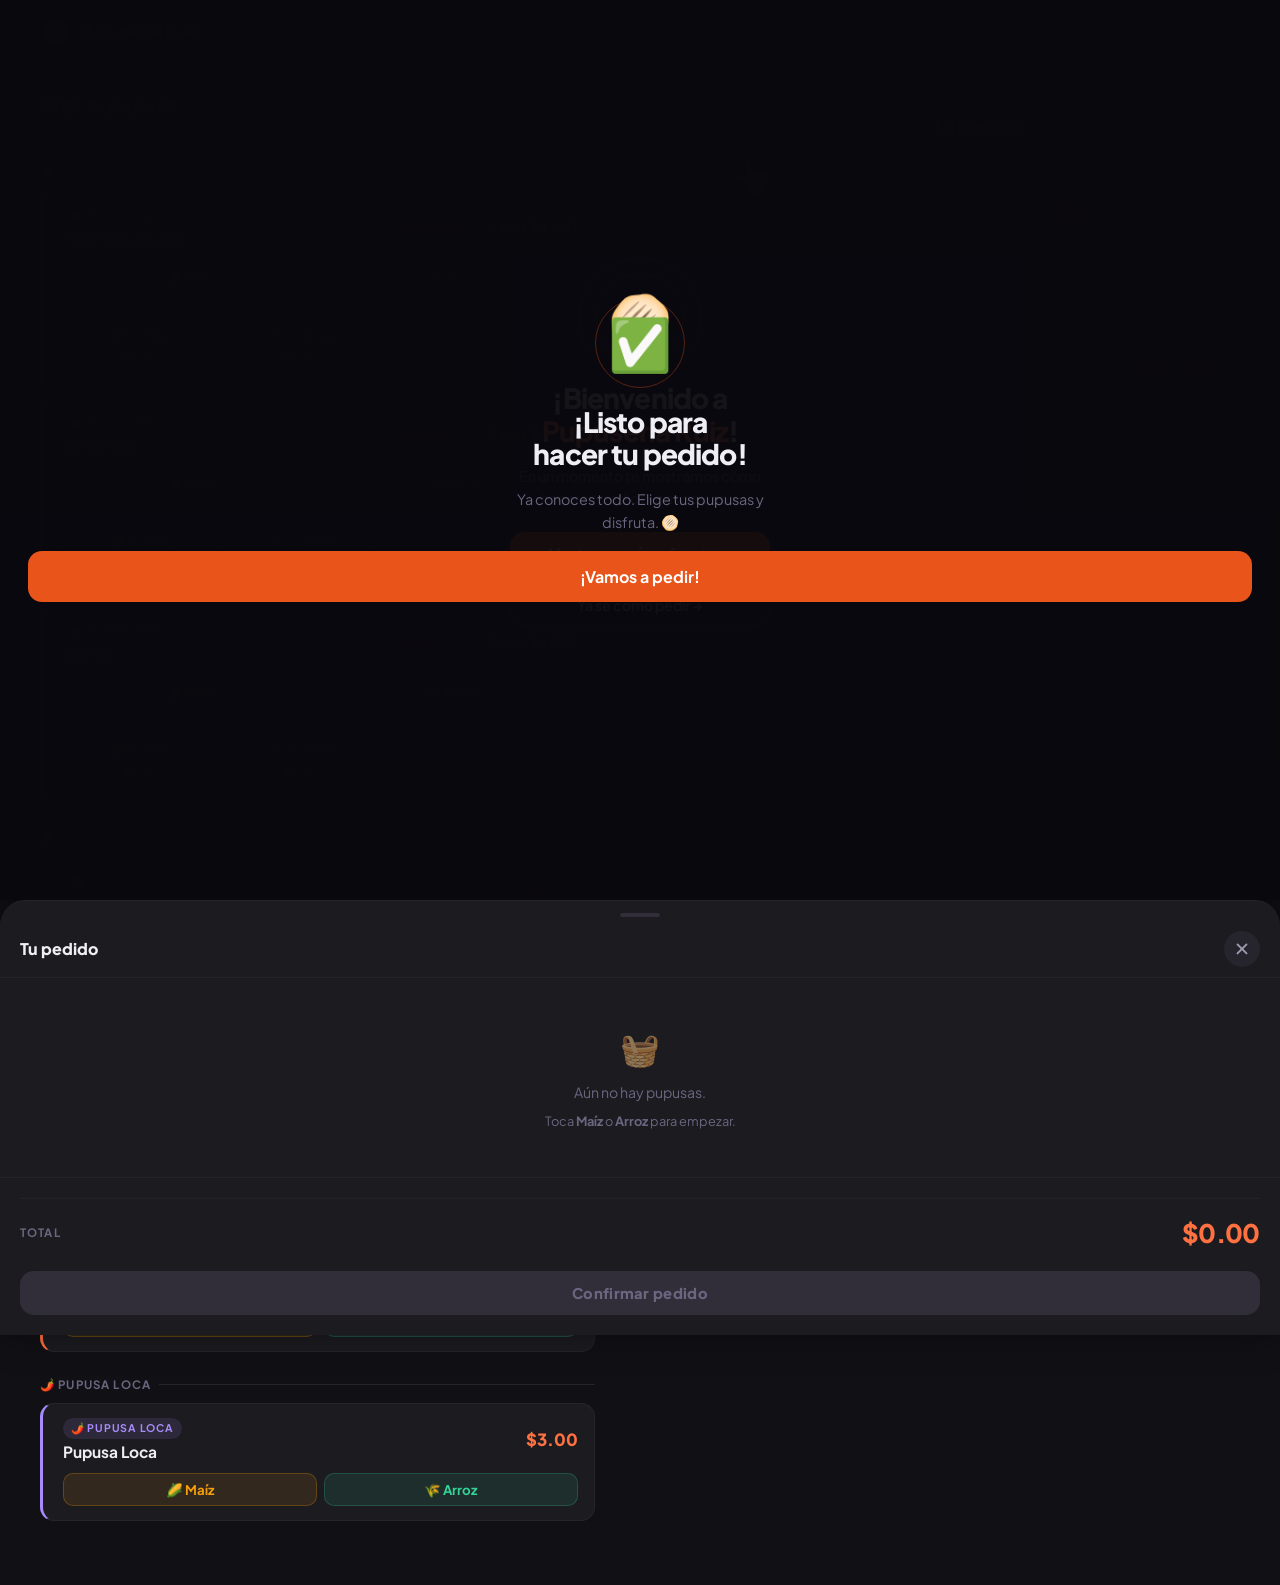
==== commit f6ce86ae: "Add files via upload" ====
--- a/index.html
+++ b/index.html
@@ -120,6 +120,22 @@
             <span class="masa-label">Arroz</span>
           </button>
         </div>
+        <!-- Botones promo 3×$1 — solo visibles para Tradicionales (JS los muestra/oculta) -->
+        <div class="dmp-promo" id="dmp-promo" hidden>
+          <div class="dmp-promo-label">🌟 Promo: 3 por $1.00</div>
+          <div class="dmp-masas">
+            <button class="btn-masa btn-masa--maiz btn-promo-3x1" id="btn-masa-maiz-promo" data-masa="Maíz">
+              <span class="masa-icono">🌽</span>
+              <span class="masa-label">3× Maíz</span>
+              <span class="masa-precio">$1.00</span>
+            </button>
+            <button class="btn-masa btn-masa--arroz btn-promo-3x1" id="btn-masa-arroz-promo" data-masa="Arroz">
+              <span class="masa-icono">🌾</span>
+              <span class="masa-label">3× Arroz</span>
+              <span class="masa-precio">$1.00</span>
+            </button>
+          </div>
+        </div>
       </div>
     </section>
 
@@ -130,6 +146,7 @@
         <span class="carrito-count" id="carrito-count" hidden></span>
       </div>
       <div class="carrito-items" id="carrito-items"></div>
+      <div class="nota-promo" id="nota-promo" hidden></div>
       <div class="carrito-total" id="carrito-total" hidden>
         <span class="ct-label">Total</span>
         <span class="ct-valor" id="ct-valor">$0.00</span>
@@ -158,6 +175,7 @@
     </div>
     <div class="drawer-body">
       <div class="carrito-items" id="drawer-carrito-items"></div>
+      <div class="nota-promo" id="drawer-nota-promo" hidden></div>
     </div>
     <div class="drawer-footer">
       <div class="carrito-total" id="drawer-carrito-total" hidden>
--- a/style.css
+++ b/style.css
@@ -1009,6 +1009,58 @@
   transition:     color .15s;
 }
 .ob-btn-skip:hover { color: var(--text); }
+
+/* ─────────────────────────────────────────────────────
+   PROMO 3×$1 — Panel de masa y carrito
+───────────────────────────────────────────────────── */
+.dmp-promo {
+  margin-top: 14px;
+  padding-top: 14px;
+  border-top: 1px dashed var(--surface3);
+}
+.dmp-promo-label {
+  font-size: .72rem; font-weight: 700;
+  color: var(--maiz); letter-spacing: .04em;
+  margin-bottom: 10px;
+  display: flex; align-items: center; gap: 6px;
+}
+.dmp-promo-hint {
+  color: var(--maiz); font-weight: 700;
+  font-size: .85em;
+}
+.btn-promo-3x1 {
+  border: 1.5px dashed var(--maiz) !important;
+  position: relative;
+}
+.btn-promo-3x1 .masa-precio {
+  display: block;
+  font-size: .7rem; font-weight: 800;
+  color: var(--maiz); margin-top: 2px;
+}
+/* Fila promo en cards del menú */
+.card-promo-row {
+  display: flex; gap: 8px; margin-top: 10px;
+  padding-top: 10px;
+  border-top: 1px dashed var(--surface3);
+}
+.btn-promo-card {
+  flex: 1; flex-direction: column;
+  padding: 8px 6px; font-size: .78rem;
+}
+.btn-promo-card .masa-precio {
+  font-size: .72rem; margin-top: 3px;
+}
+/* Nota promo en carrito */
+.nota-promo {
+  font-size: .78rem; font-weight: 600;
+  color: var(--maiz);
+  background: rgba(245,158,11,.08);
+  border: 1px solid rgba(245,158,11,.2);
+  border-radius: 8px;
+  padding: 8px 12px;
+  margin: 6px 0 2px;
+  text-align: center;
+}
 .ob-tooltip-texto {
   font-size:  .88rem; line-height: 1.55;
   margin-bottom: 14px; color: var(--text);
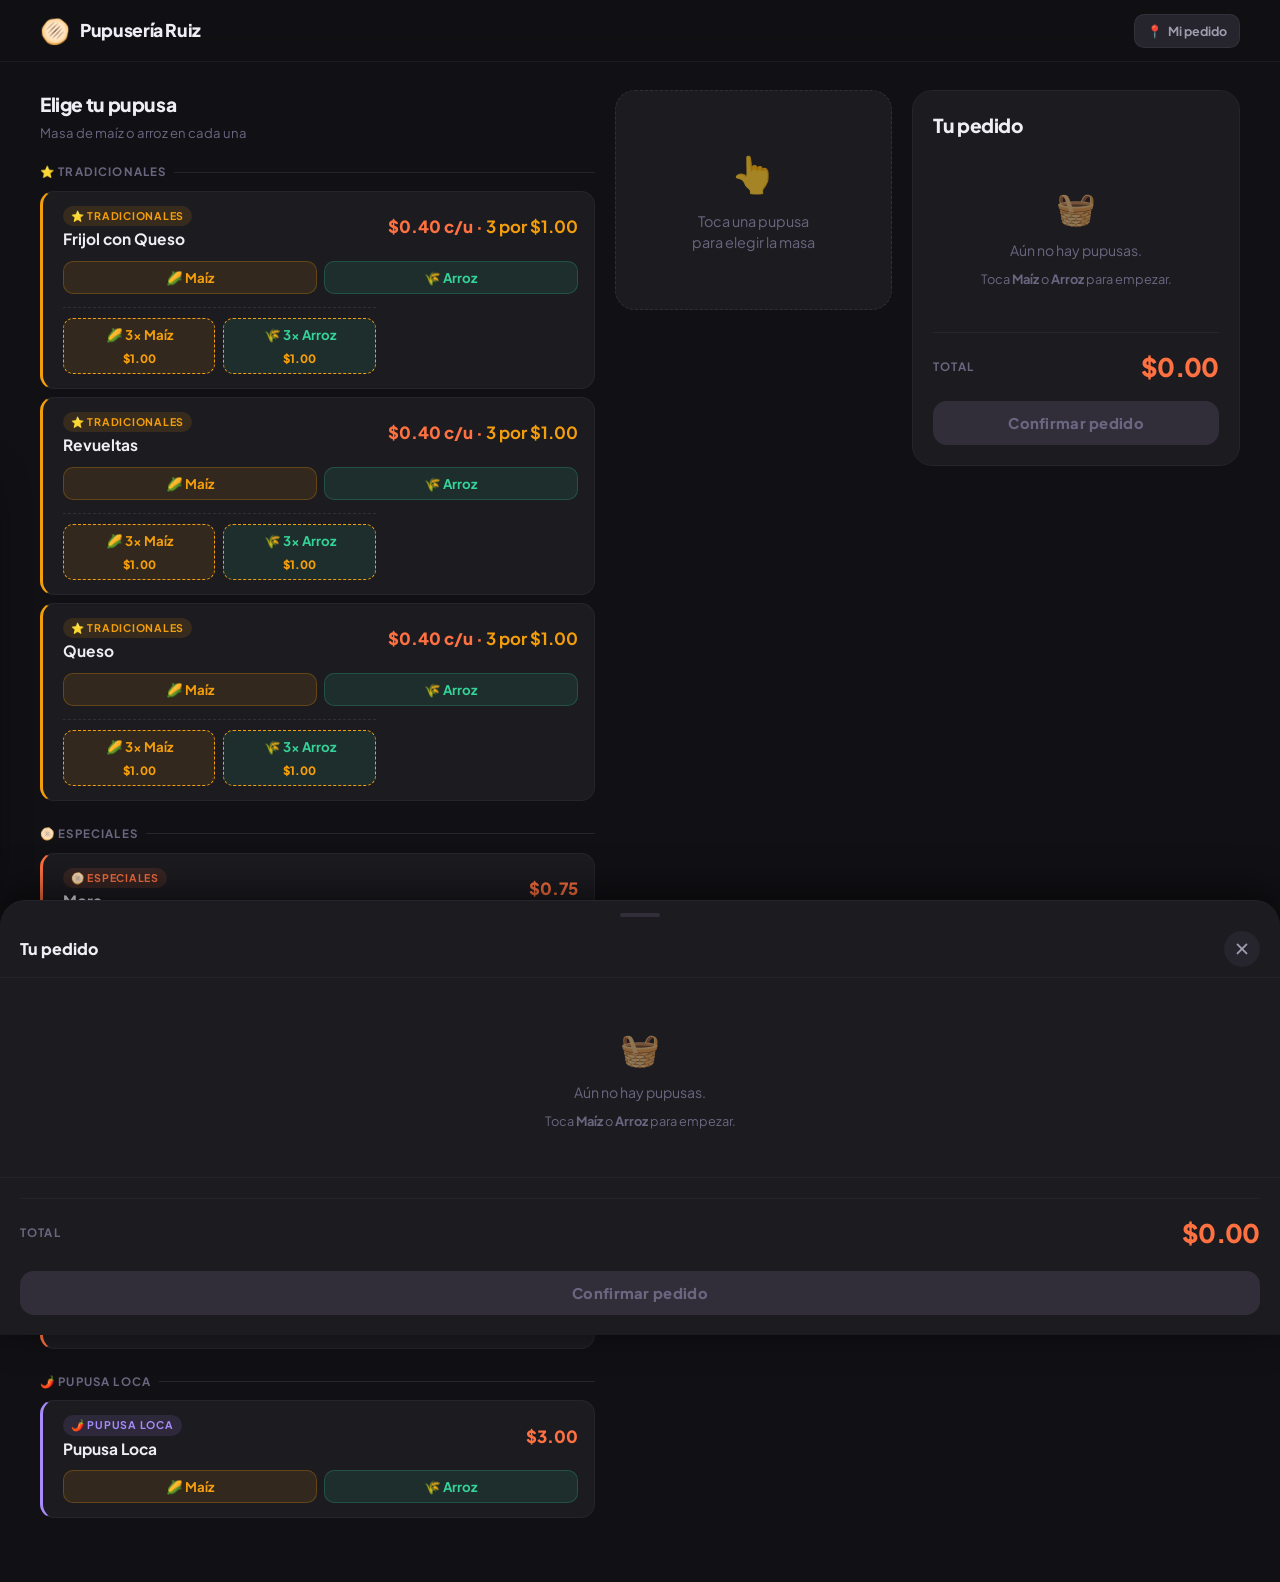
==== commit f19710e0: "Add files via upload" ====
--- a/index.html
+++ b/index.html
@@ -18,53 +18,6 @@
   <!-- ══════════════════════════════════════════
        TOUR DE BIENVENIDA
   ══════════════════════════════════════════ -->
-  <div id="onboarding" class="onboarding" hidden>
-
-    <!-- Pantalla 1: Bienvenida -->
-    <div class="ob-screen ob-screen--welcome" id="ob-welcome">
-      <div class="ob-hero">
-        <span class="ob-hero-icon">🫓</span>
-        <div class="ob-hero-ring ob-ring1"></div>
-        <div class="ob-hero-ring ob-ring2"></div>
-      </div>
-      <h1 class="ob-titulo">¡Bienvenido a<br><span class="ob-titulo-brand">Pupusería Ruiz</span>!</h1>
-      <p class="ob-subtitulo">En un momento te mostramos cómo hacer tu pedido, paso a paso.</p>
-      <div class="ob-btns">
-        <button class="btn-primary btn-full" id="ob-btn-comenzar">Mostrarme cómo funciona</button>
-        <button class="btn-ghost btn-full"   id="ob-btn-saltar">Ya sé cómo pedir →</button>
-      </div>
-    </div>
-
-    <!-- Pantalla 2: Pasos del tour -->
-    <div class="ob-screen ob-screen--pasos" id="ob-pasos" hidden>
-      <div class="ob-overlay-spotlight" id="ob-spotlight"></div>
-      <div class="ob-tooltip" id="ob-tooltip">
-        <div class="ob-tooltip-header">
-          <span class="ob-tooltip-paso" id="ob-step-indicator"></span>
-          <button class="ob-btn-skip" id="ob-btn-saltar-pasos">Omitir explicación</button>
-        </div>
-        <p class="ob-tooltip-texto" id="ob-tooltip-texto"></p>
-        <div class="ob-tooltip-nav">
-          <div class="ob-dots" id="ob-dots"></div>
-          <button class="btn-primary btn-sm" id="ob-btn-next">Siguiente →</button>
-        </div>
-      </div>
-    </div>
-
-    <!-- Pantalla 3: Final -->
-    <div class="ob-screen ob-screen--final" id="ob-final" hidden>
-      <div class="ob-hero">
-        <span class="ob-hero-icon">✅</span>
-        <div class="ob-hero-ring ob-ring1"></div>
-      </div>
-      <h2 class="ob-titulo">¡Listo para<br>hacer tu pedido!</h2>
-      <p class="ob-subtitulo">Ya conoces todo. Elige tus pupusas y disfruta. 🫓</p>
-      <button class="btn-primary btn-full btn-lg" id="ob-btn-finalizar">¡Vamos a pedir!</button>
-    </div>
-
-  </div>
-
-
   <!-- ══════════════════════════════════════════
        HEADER
   ══════════════════════════════════════════ -->
@@ -76,6 +29,9 @@
       </div>
       <div class="header-right">
         <div class="header-status" id="header-status"></div>
+        <button class="header-estado-btn" id="btn-abrir-estado-drawer" aria-label="Ver estado de mi pedido">
+          📍 <span class="header-estado-label">Mi pedido</span>
+        </button>
         <button class="header-carrito-btn" id="btn-abrir-carrito" aria-label="Ver pedido">
           <svg width="20" height="20" viewBox="0 0 24 24" fill="none" stroke="currentColor" stroke-width="2.2" stroke-linecap="round" stroke-linejoin="round"><circle cx="9" cy="21" r="1"/><circle cx="20" cy="21" r="1"/><path d="M1 1h4l2.68 13.39a2 2 0 001.99 1.61h9.72a2 2 0 001.99-1.61L23 6H6"/></svg>
           <span class="header-badge" id="header-badge" hidden>0</span>
@@ -161,6 +117,31 @@
   </div>
 
 
+  <!-- ══ DRAWER IZQUIERDO: Estado del pedido ══ -->
+  <div class="drawer-overlay" id="drawer-left-overlay" hidden></div>
+  <div class="drawer drawer--left" id="drawer-estado" role="dialog" aria-modal="true">
+    <div class="drawer-handle"></div>
+    <div class="drawer-header">
+      <h2 class="drawer-titulo">📍 Mi pedido</h2>
+      <button class="btn-icon" id="btn-cerrar-estado-drawer" aria-label="Cerrar">
+        <svg width="18" height="18" viewBox="0 0 24 24" fill="none" stroke="currentColor" stroke-width="2.5" stroke-linecap="round"><line x1="18" y1="6" x2="6" y2="18"/><line x1="6" y1="6" x2="18" y2="18"/></svg>
+      </button>
+    </div>
+    <div class="drawer-body" id="drawer-estado-body">
+      <div class="estado-drawer-vacio" id="estado-drawer-vacio">
+        <div class="edv-icon">🧾</div>
+        <p>Aún no has hecho<br>ningún pedido.</p>
+        <a href="estado.html" class="btn-ghost btn-sm" style="margin-top:12px;display:inline-flex;">Buscar por número</a>
+      </div>
+      <div id="estado-drawer-contenido" hidden></div>
+    </div>
+    <div class="drawer-footer">
+      <a href="cola.html" class="btn-ghost btn-full" style="text-align:center;justify-content:center;">
+        🔢 Ver cola pública
+      </a>
+    </div>
+  </div>
+
   <!-- ══════════════════════════════════════════
        DRAWER CARRITO (móvil)
   ══════════════════════════════════════════ -->
@@ -188,6 +169,26 @@
     </div>
   </div>
 
+
+  <!-- ══ MODAL: Pupusa Loca ══ -->
+  <div class="modal-overlay" id="modal-loca-overlay" hidden>
+    <div class="modal modal--loca">
+      <div class="modal-header modal-header--loca">
+        <div class="modal-header-left">
+          <span class="modal-icon">🌶️</span>
+          <h2 class="modal-titulo">Pupusa Loca</h2>
+        </div>
+        <button class="btn-icon" id="modal-loca-close" aria-label="Cerrar">
+          <svg width="18" height="18" viewBox="0 0 24 24" fill="none" stroke="currentColor" stroke-width="2.5" stroke-linecap="round"><line x1="18" y1="6" x2="6" y2="18"/><line x1="6" y1="6" x2="18" y2="18"/></svg>
+        </button>
+      </div>
+      <div class="modal-body" id="modal-loca-body"></div>
+      <div class="modal-footer">
+        <button class="btn-ghost" id="btn-loca-cancelar">Cancelar</button>
+        <button class="btn-loca-listo" id="btn-loca-listo">✅ ¡Listo, agregar!</button>
+      </div>
+    </div>
+  </div>
 
   <!-- ══════════════════════════════════════════
        MODAL FORMULARIO DE PEDIDO
--- a/style.css
+++ b/style.css
@@ -1044,8 +1044,13 @@
   border-top: 1px dashed var(--surface3);
 }
 .btn-promo-card {
-  flex: 1; flex-direction: column;
-  padding: 8px 6px; font-size: .78rem;
+  flex: 1;
+  flex-direction: column;
+  padding: 7px 10px;
+  font-size: .83rem;
+  min-width: 84px;
+  min-height: 52px;
+  justify-content: center;
 }
 .btn-promo-card .masa-precio {
   font-size: .72rem; margin-top: 3px;
@@ -1126,6 +1131,131 @@
 }
 .cart-shake { animation: cartShake .38s ease; }
 
+
+/* ─────────────────────────────────────────────────────
+   DRAWER IZQUIERDO (estado del pedido)
+───────────────────────────────────────────────────── */
+.drawer--left {
+  left: 0; right: auto;
+  transform: translateX(-110%);
+  border-radius: 0 var(--r-xl) var(--r-xl) 0;
+  box-shadow: 8px 0 40px rgba(0,0,0,.6);
+}
+.drawer--left.open { transform: translateX(0); }
+
+/* Botón "Mi pedido" en header */
+.header-estado-btn {
+  display:       flex;
+  align-items:   center;
+  gap:           5px;
+  padding:       8px 12px;
+  border-radius: var(--r-sm);
+  background:    var(--surface2);
+  border:        1px solid rgba(255,255,255,.06);
+  color:         var(--text2);
+  font-size:     .78rem;
+  font-weight:   700;
+  transition:    background var(--trans), color var(--trans);
+  white-space:   nowrap;
+}
+.header-estado-btn:hover { background: var(--surface3); color: var(--text); }
+.header-estado-label { display: none; }
+@media (min-width: 380px) { .header-estado-label { display: inline; } }
+
+/* Vacío estado drawer */
+.estado-drawer-vacio {
+  display:        flex;
+  flex-direction: column;
+  align-items:    center;
+  justify-content: center;
+  text-align:     center;
+  gap:            8px;
+  padding:        40px 16px;
+  color:          var(--text3);
+  font-size:      .88rem;
+  line-height:    1.5;
+}
+.edv-icon { font-size: 2.2rem; opacity: .5; }
+
+/* ─────────────────────────────────────────────────────
+   MODAL PUPUSA LOCA
+───────────────────────────────────────────────────── */
+.modal--loca .modal-header { background: linear-gradient(135deg, #7C3AED, #9F1239); border-radius: var(--r-xl) var(--r-xl) 0 0; }
+.modal-header--loca .modal-titulo { color: #fff; }
+.modal-header--loca .btn-icon { background: rgba(255,255,255,.2); color: #fff; }
+.modal-header--loca .btn-icon:hover { background: rgba(255,255,255,.35); }
+
+.loca-instruccion {
+  font-size:    .9rem;
+  font-weight:  700;
+  color:        var(--text);
+  line-height:  1.5;
+  margin-bottom: 8px;
+  text-align:   center;
+}
+.loca-instruccion strong { color: #F87171; }
+.loca-masa-info {
+  text-align:   center;
+  font-size:    .8rem;
+  color:        var(--text3);
+  margin-bottom: 14px;
+  padding:      6px 12px;
+  background:   var(--surface2);
+  border-radius: var(--r-sm);
+}
+.chip-grid {
+  display:         flex;
+  flex-wrap:       wrap;
+  gap:             8px;
+  justify-content: center;
+  margin-bottom:   12px;
+}
+.chip-ing {
+  border:        2px solid;
+  border-radius: var(--r-full);
+  padding:       7px 14px;
+  font-size:     .85rem;
+  font-weight:   700;
+  cursor:        pointer;
+  transition:    background var(--trans), border-color var(--trans), color var(--trans), transform var(--trans);
+  display:       flex;
+  align-items:   center;
+  gap:           6px;
+  user-select:   none;
+}
+.chip-ing:active { transform: scale(.95); }
+.chip-activo {
+  background:   rgba(52,211,153,.1);
+  border-color: rgba(52,211,153,.4);
+  color:        var(--arroz);
+}
+.chip-quitado {
+  background:   rgba(248,113,113,.1);
+  border-color: rgba(248,113,113,.35);
+  color:        #F87171;
+}
+.chip-check { font-size: .9rem; font-weight: 900; }
+.loca-hint {
+  text-align:  center;
+  font-size:   .75rem;
+  color:       var(--text3);
+  line-height: 1.5;
+}
+.btn-loca-listo {
+  flex:          2;
+  padding:       12px 20px;
+  background:    linear-gradient(135deg, #7C3AED, #9F1239);
+  color:         #fff;
+  border:        none;
+  border-radius: var(--r-md);
+  font-family:   var(--font);
+  font-size:     .9rem;
+  font-weight:   800;
+  cursor:        pointer;
+  transition:    opacity var(--trans), transform var(--trans);
+}
+.btn-loca-listo:hover { opacity: .9; transform: translateY(-1px); }
+
 /* ─────────────────────────────────────────────────────
    SCROLLBAR
 ───────────────────────────────────────────────────── */
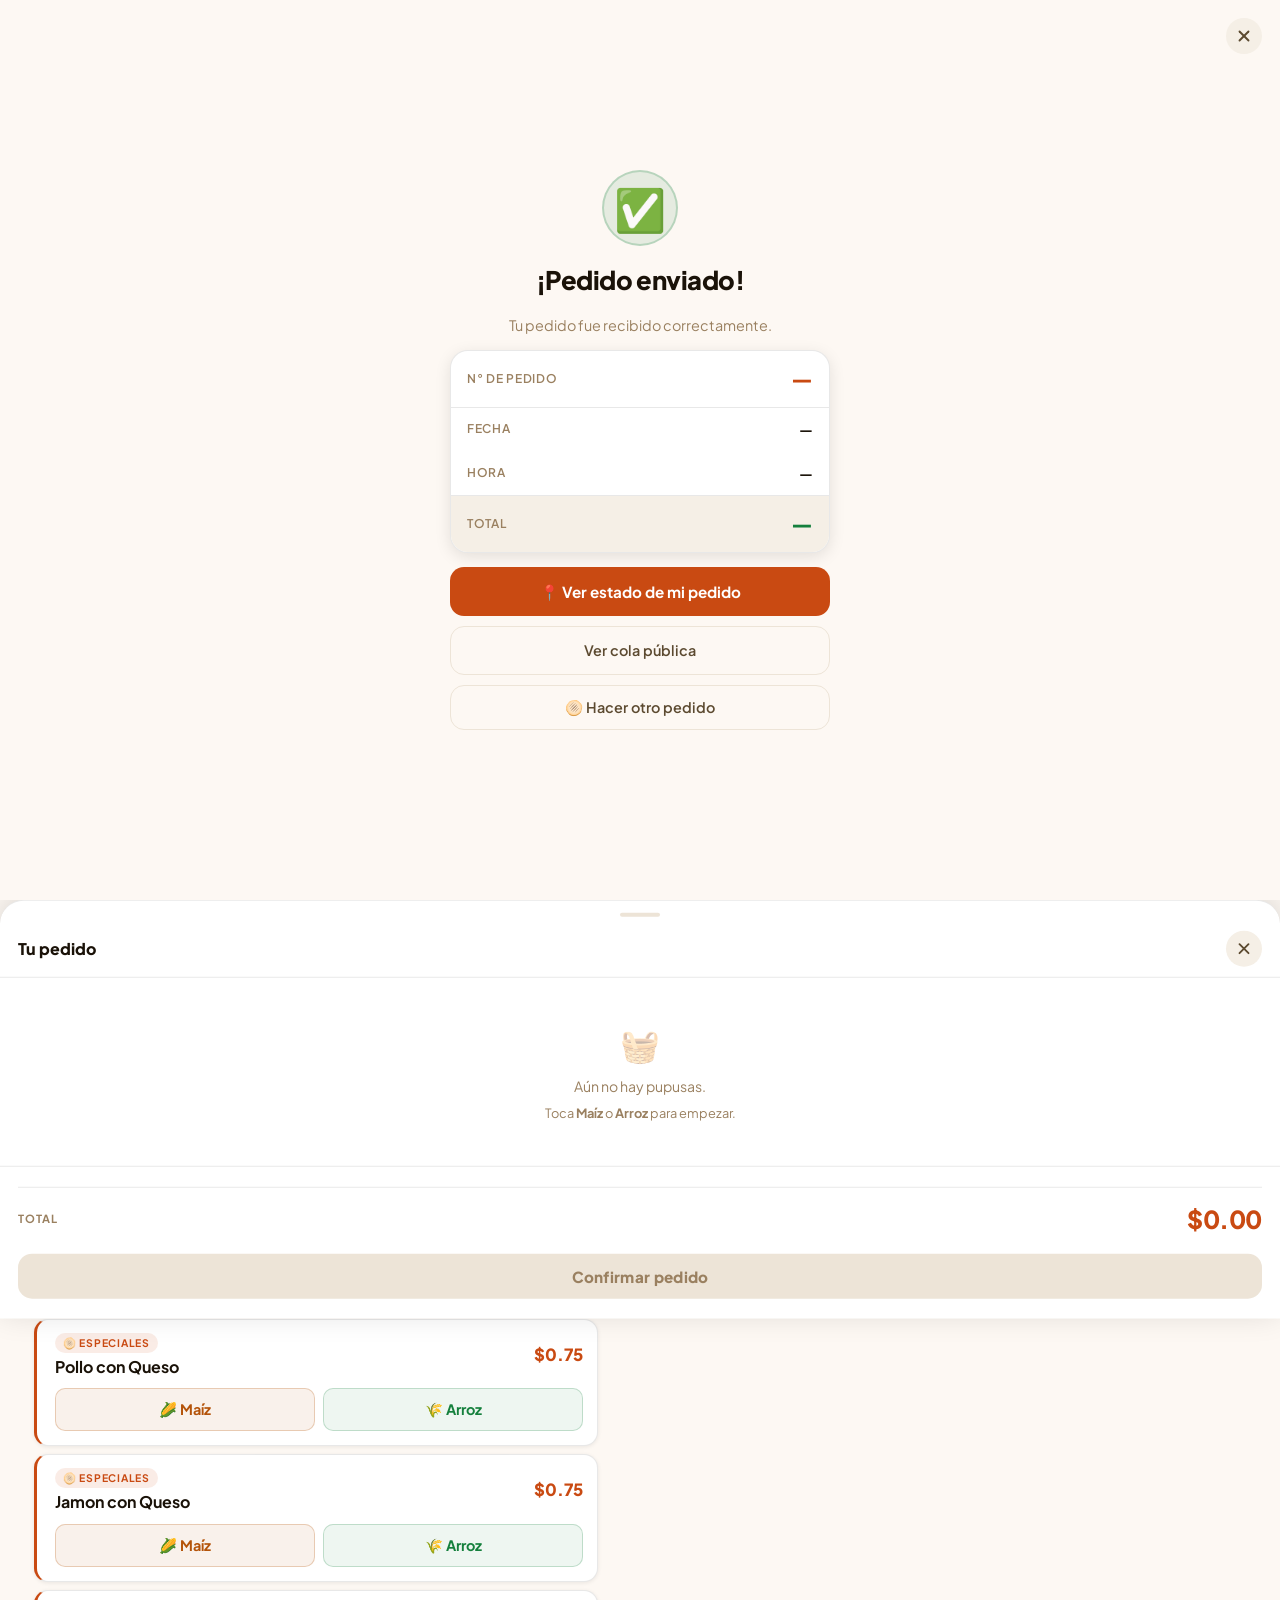
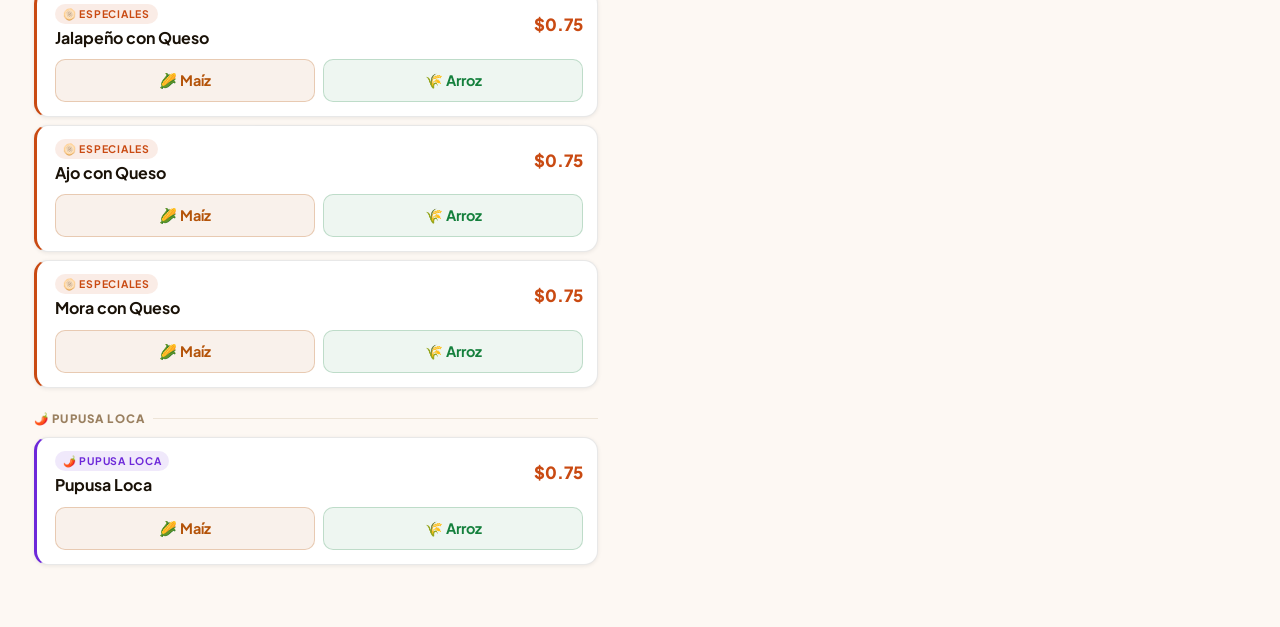
==== commit 501639d4: "Add files via upload" ====
--- a/index.html
+++ b/index.html
@@ -282,6 +282,9 @@
        PANTALLA DE ÉXITO
   ══════════════════════════════════════════ -->
   <div class="pantalla-exito" id="pantalla-exito" hidden>
+    <button class="btn-icon exito-cerrar" id="btn-cerrar-exito" aria-label="Cerrar y volver al menú">
+      <svg width="18" height="18" viewBox="0 0 24 24" fill="none" stroke="currentColor" stroke-width="2.5" stroke-linecap="round"><line x1="18" y1="6" x2="6" y2="18"/><line x1="6" y1="6" x2="18" y2="18"/></svg>
+    </button>
     <div class="exito-inner">
       <div class="exito-badge">
         <span class="exito-icono">✅</span>
@@ -317,6 +320,9 @@
         <a class="btn-ghost btn-full" id="btn-ver-cola" href="cola.html">
           Ver cola pública
         </a>
+        <button class="btn-ghost btn-full" id="btn-otro-pedido" type="button">
+          🫓 Hacer otro pedido
+        </button>
       </div>
     </div>
   </div>
--- a/style.css
+++ b/style.css
@@ -1,1285 +1,489 @@
 /* ═══════════════════════════════════════════════════════
-   PUPUSERÍA RUIZ — style.css  Fase 1
-   -------------------------------------------------------
-   Paleta: tierra oscura profunda + rojo-anaranjado pupusero
-   Tipografía: Plus Jakarta Sans (una sola familia, dos roles)
-   Firma visual: borde-izquierdo tipo comanda + chips de masa
-                 con color semántico propio
+   PUPUSERÍA RUIZ — style.css
+   Tema: CLARO por defecto · modo oscuro automático
 ═══════════════════════════════════════════════════════ */
 
-/* ─────────────────────────────────────────────────────
-   TOKENS
-───────────────────────────────────────────────────── */
+/* ─── TOKENS TEMA CLARO ─── */
 :root {
-  /* Fondo en capas */
-  --bg:        #111014;
-  --surface:   #1C1B20;
-  --surface2:  #26242C;
-  --surface3:  #312E3A;
-  --surface4:  #3D3947;
-
-  /* Acento principal */
-  --accent:    #E8541A;
-  --accent2:   #FF7140;
-  --accent-bg: rgba(232, 84, 26, .12);
-  --accent-glow: rgba(232, 84, 26, .28);
-
-  /* Semánticos */
-  --maiz:      #F59E0B;
-  --maiz-bg:   rgba(245,158,11,.1);
-  --maiz-border: rgba(245,158,11,.25);
-  --arroz:     #34D399;
-  --arroz-bg:  rgba(52,211,153,.1);
-  --arroz-border: rgba(52,211,153,.22);
-
-  --trad-color: #F59E0B;
-  --esp-color:  var(--accent2);
-  --loca-color: #A78BFA;
-
-  /* Texto */
-  --text:      #F0EEF5;
-  --text2:     #A09CB0;
-  --text3:     #6B6680;
-
-  /* Estados */
-  --success:   #22C55E;
-  --error:     #F87171;
-  --warning:   #FBBF24;
-
-  /* Tipografía */
+  --bg:       #FDF8F3;
+  --surface:  #FFFFFF;
+  --surface2: #F5EFE6;
+  --surface3: #EDE4D7;
+  --surface4: #E0D5C5;
+
+  --accent:     #C94A12;
+  --accent2:    #E05A1A;
+  --accent-bg:  rgba(201,74,18,.08);
+  --accent-glow:rgba(201,74,18,.22);
+
+  --maiz:        #B45309;
+  --maiz-bg:     rgba(180,83,9,.08);
+  --maiz-border: rgba(180,83,9,.25);
+  --arroz:       #15803D;
+  --arroz-bg:    rgba(21,128,61,.07);
+  --arroz-border:rgba(21,128,61,.22);
+
+  --trad-color: #92400E;
+  --esp-color:  #C94A12;
+  --loca-color: #6D28D9;
+
+  --text:  #1A1208;
+  --text2: #5C4A30;
+  --text3: #9A8060;
+
+  --success: #15803D;
+  --error:   #DC2626;
+
   --font: 'Plus Jakarta Sans', system-ui, sans-serif;
-
-  /* Radios */
-  --r-xs:  6px;
-  --r-sm:  10px;
-  --r-md:  14px;
-  --r-lg:  20px;
-  --r-xl:  26px;
-  --r-full: 999px;
-
-  /* Sombras */
-  --sh-sm: 0 1px 3px rgba(0,0,0,.5);
-  --sh-md: 0 4px 20px rgba(0,0,0,.55);
-  --sh-lg: 0 12px 40px rgba(0,0,0,.65);
-
-  /* Layout */
-  --header-h: 62px;
-  --trans: .16s ease;
-  --trans-md: .24s ease;
-}
-
-/* ─────────────────────────────────────────────────────
-   RESET
-───────────────────────────────────────────────────── */
-*, *::before, *::after { box-sizing: border-box; margin: 0; padding: 0; }
-html { scroll-behavior: smooth; }
-body {
-  background:  var(--bg);
-  color:       var(--text);
-  font-family: var(--font);
-  font-size:   16px;
-  line-height: 1.55;
-  min-height:  100dvh;
-  overflow-x:  hidden;
-  -webkit-font-smoothing: antialiased;
-}
-img, svg { display: block; }
-button   { cursor: pointer; border: none; background: none; font-family: inherit; color: inherit; }
-input    { font-family: inherit; color: inherit; }
-a        { color: inherit; text-decoration: none; }
-
-/* ─────────────────────────────────────────────────────
-   BOTONES — sistema unificado
-───────────────────────────────────────────────────── */
-.btn-primary {
-  display:       inline-flex;
-  align-items:   center;
-  justify-content: center;
-  gap:           8px;
-  padding:       12px 22px;
-  background:    var(--accent);
-  color:         #fff;
-  font-size:     .9rem;
-  font-weight:   700;
-  border-radius: var(--r-md);
-  transition:    background var(--trans), transform var(--trans), box-shadow var(--trans);
-  white-space:   nowrap;
-}
-.btn-primary:hover:not(:disabled) {
-  background:  var(--accent2);
-  transform:   translateY(-1px);
-  box-shadow:  0 6px 20px var(--accent-glow);
-}
-.btn-primary:disabled {
-  background: var(--surface3);
-  color:      var(--text3);
-  cursor:     not-allowed;
-  transform:  none;
-  box-shadow: none;
-}
-
-.btn-ghost {
-  display:       inline-flex;
-  align-items:   center;
-  justify-content: center;
-  gap:           8px;
-  padding:       11px 22px;
-  background:    transparent;
-  color:         var(--text2);
-  font-size:     .88rem;
-  font-weight:   600;
-  border-radius: var(--r-md);
-  border:        1.5px solid var(--surface3);
-  transition:    border-color var(--trans), color var(--trans), background var(--trans);
-}
-.btn-ghost:hover {
-  border-color: var(--surface4);
-  color:        var(--text);
-  background:   var(--surface2);
-}
-
-.btn-icon {
-  width:  36px; height: 36px;
-  display: flex; align-items: center; justify-content: center;
-  border-radius: 50%;
-  background:    var(--surface2);
-  color:         var(--text2);
-  transition:    background var(--trans), color var(--trans);
-}
-.btn-icon:hover { background: var(--surface3); color: var(--text); }
-
-.btn-full { width: 100%; }
-.btn-sm   { padding: 8px 16px; font-size: .82rem; }
-.btn-lg   { padding: 15px 28px; font-size: 1rem; }
-
-/* ─────────────────────────────────────────────────────
-   HEADER
-───────────────────────────────────────────────────── */
-.app-header {
-  position:   fixed;
-  top: 0; left: 0; right: 0;
-  height:     var(--header-h);
-  background: rgba(17,16,20,.88);
-  backdrop-filter: blur(16px) saturate(1.4);
-  -webkit-backdrop-filter: blur(16px) saturate(1.4);
-  border-bottom: 1px solid rgba(255,255,255,.06);
-  z-index:    100;
-}
-
-.header-inner {
-  max-width:   1240px;
-  margin:      0 auto;
-  height:      100%;
-  padding:     0 20px;
-  display:     flex;
-  align-items: center;
-  justify-content: space-between;
-}
-
-.header-brand {
-  display:     flex;
-  align-items: center;
-  gap:         10px;
-}
-.header-logo  { font-size: 24px; line-height: 1; }
-.header-nombre {
-  font-size:   1.1rem;
-  font-weight: 800;
-  letter-spacing: -.02em;
-  color:       var(--text);
-}
-
-.header-right {
-  display:     flex;
-  align-items: center;
-  gap:         12px;
-}
-
-.header-status {
-  font-size:   .75rem;
-  font-weight: 600;
-  padding:     4px 10px;
-  border-radius: var(--r-full);
-  display:     none;
-}
-.header-status.open   { display:block; background:rgba(52,211,153,.12); color:var(--arroz); }
-.header-status.closed { display:block; background:rgba(248,113,113,.1); color:var(--error); }
-
-.header-carrito-btn {
-  position:   relative;
-  width:      44px; height: 44px;
-  display:    flex; align-items: center; justify-content: center;
-  border-radius: var(--r-md);
-  background: var(--surface2);
-  color:      var(--text);
-  transition: background var(--trans), box-shadow var(--trans);
-  border:     1px solid rgba(255,255,255,.06);
-}
-.header-carrito-btn:hover {
-  background:  var(--surface3);
-  box-shadow:  0 0 0 2px var(--accent-glow);
-}
-
-.header-badge {
-  position:   absolute;
-  top: -5px; right: -5px;
-  min-width:  19px; height: 19px;
-  padding:    0 5px;
-  background: var(--accent);
-  color:      #fff;
-  font-size:  .68rem;
-  font-weight: 800;
-  border-radius: var(--r-full);
-  display:    flex; align-items: center; justify-content: center;
-  border:     2px solid var(--bg);
-  pointer-events: none;
-  animation:  badgePop .25s ease;
-}
-@keyframes badgePop {
-  0%  { transform: scale(0); }
-  70% { transform: scale(1.2); }
-  100%{ transform: scale(1); }
-}
-
-/* ─────────────────────────────────────────────────────
-   LAYOUT
-───────────────────────────────────────────────────── */
-.app-layout {
-  max-width:   1240px;
-  margin:      0 auto;
-  padding:     calc(var(--header-h) + 28px) 20px 80px;
-  display:     grid;
-  grid-template-columns: 1fr;
-  gap:         20px;
-}
-@media (min-width: 768px) {
-  .app-layout {
-    grid-template-columns: 1fr 1fr;
-    align-items: start;
+  --r-xs:4px; --r-sm:10px; --r-md:14px; --r-lg:18px; --r-xl:24px; --r-full:999px;
+  --sh-sm:0 1px 4px rgba(0,0,0,.08);
+  --sh-md:0 4px 16px rgba(0,0,0,.10);
+  --sh-lg:0 12px 36px rgba(0,0,0,.14);
+  --header-h:58px;
+  --trans:.16s ease;
+  --border:rgba(0,0,0,.09);
+}
+
+/* ─── MODO OSCURO AUTOMÁTICO ─── */
+@media (prefers-color-scheme: dark) {
+  :root {
+    --bg:       #141210;
+    --surface:  #1E1B17;
+    --surface2: #28241E;
+    --surface3: #332E26;
+    --surface4: #3E382E;
+    --accent:   #E05A1A;
+    --accent2:  #F47332;
+    --accent-bg:rgba(224,90,26,.12);
+    --accent-glow:rgba(224,90,26,.28);
+    --maiz:        #D97706;
+    --maiz-bg:     rgba(217,119,6,.10);
+    --maiz-border: rgba(217,119,6,.28);
+    --arroz:       #22C55E;
+    --arroz-bg:    rgba(34,197,94,.09);
+    --arroz-border:rgba(34,197,94,.24);
+    --trad-color: #FCD34D;
+    --esp-color:  #F47332;
+    --loca-color: #A78BFA;
+    --text:  #F5EFE6;
+    --text2: #B8A88A;
+    --text3: #7A6A52;
+    --border:rgba(255,255,255,.07);
   }
-  .col-carrito { display: none; }
-}
-@media (min-width: 1040px) {
-  .app-layout {
-    grid-template-columns: 2.2fr 1.1fr 1.3fr;
-    padding-bottom: 40px;
-  }
-  .col-carrito { display: flex; flex-direction: column; }
-  .header-carrito-btn { display: none; }
-}
-
-/* ─────────────────────────────────────────────────────
-   COLUMNA MENÚ
-───────────────────────────────────────────────────── */
-.menu-header { margin-bottom: 20px; }
-.col-titulo {
-  font-size:   1.2rem;
-  font-weight: 800;
-  letter-spacing: -.02em;
-  color:       var(--text);
-}
-.menu-sub {
-  font-size:   .82rem;
-  color:       var(--text3);
-  margin-top:  3px;
-}
-
-/* Secciones del menú */
-.menu-seccion       { margin-bottom: 24px; }
-.menu-seccion-titulo {
-  font-size:   .72rem;
-  font-weight: 700;
-  letter-spacing: .1em;
-  text-transform: uppercase;
-  color:       var(--text3);
-  margin-bottom: 10px;
-  display:     flex;
-  align-items: center;
-  gap:         8px;
-}
-.menu-seccion-titulo::after {
-  content: '';
-  flex:    1;
-  height:  1px;
-  background: var(--surface2);
-}
-
-/* ── CARD PUPUSA ── */
-.pupusa-card {
-  background:    var(--surface);
-  border-radius: var(--r-md);
-  padding:       14px 16px 14px 20px;
-  margin-bottom: 8px;
-  display:       grid;
-  grid-template-columns: 1fr auto;
-  grid-template-rows: auto auto auto;
-  gap:           3px 12px;
-  align-items:   center;
-  border-left:   3px solid transparent;
-  border:        1px solid var(--surface2);
-  border-left:   3px solid transparent;
-  transition:    transform var(--trans), box-shadow var(--trans), border-color var(--trans);
-  position:      relative;
-  overflow:      hidden;
-  cursor:        default;
-}
-.pupusa-card:hover {
-  transform:   translateY(-2px);
-  box-shadow:  var(--sh-md);
-  border-color: var(--surface3);
-}
-.pupusa-card--tradicional { border-left-color: var(--trad-color); }
-.pupusa-card--especial    { border-left-color: var(--esp-color); }
-.pupusa-card--loca        { border-left-color: var(--loca-color); }
-
-.card-badge {
-  grid-column: 1;
-  font-size:   .66rem;
-  font-weight: 700;
-  letter-spacing: .07em;
-  text-transform: uppercase;
-  padding:     2px 8px;
-  border-radius: var(--r-full);
-  width:       fit-content;
-  margin-bottom: 1px;
-}
-.card-badge--tradicional { background: rgba(245,158,11,.12); color: var(--trad-color); }
-.card-badge--especial    { background: rgba(255,113,64,.12);  color: var(--esp-color); }
-.card-badge--loca        { background: rgba(167,139,250,.12); color: var(--loca-color); }
-
-.card-nombre {
-  grid-column: 1;
-  font-size:   .97rem;
-  font-weight: 700;
-  color:       var(--text);
-  line-height: 1.2;
-}
-.card-precio {
-  grid-column: 2;
-  grid-row:    1 / 3;
-  font-size:   1.05rem;
-  font-weight: 800;
-  color:       var(--accent2);
-  white-space: nowrap;
-  align-self:  center;
-}
-.card-masas {
-  grid-column: 1 / 3;
-  display:     flex;
-  gap:         7px;
-  margin-top:  9px;
-  flex-wrap:   wrap;
-}
-
-/* ── BOTONES DE MASA ── */
-.btn-masa {
-  flex:          1;
-  min-width:     84px;
-  padding:       7px 10px;
-  border-radius: var(--r-sm);
-  font-size:     .83rem;
-  font-weight:   700;
-  display:       flex;
-  align-items:   center;
-  justify-content: center;
-  gap:           5px;
-  transition:    background var(--trans), transform var(--trans), box-shadow var(--trans);
-  border:        1.5px solid transparent;
-}
-.btn-masa--maiz {
-  background:   var(--maiz-bg);
-  color:        var(--maiz);
-  border-color: var(--maiz-border);
-}
-.btn-masa--maiz:hover, .btn-masa--maiz.active {
-  background:  rgba(245,158,11,.2);
-  box-shadow:  0 0 0 2px rgba(245,158,11,.3);
-  transform:   scale(1.04);
-}
-.btn-masa--arroz {
-  background:   var(--arroz-bg);
-  color:        var(--arroz);
-  border-color: var(--arroz-border);
-}
-.btn-masa--arroz:hover, .btn-masa--arroz.active {
-  background:  rgba(52,211,153,.18);
-  box-shadow:  0 0 0 2px rgba(52,211,153,.25);
-  transform:   scale(1.04);
-}
-
-/* Loading / Error */
-.menu-loading, .menu-error {
-  text-align: center;
-  padding:    48px 20px;
-  color:      var(--text3);
-  font-size:  .92rem;
-}
-.menu-loading::before { content: ''; display:block; width:28px; height:28px; border:2.5px solid var(--surface3); border-top-color:var(--accent); border-radius:50%; margin:0 auto 12px; animation:spin .7s linear infinite; }
-.menu-error { color: var(--error); }
-
-/* ─────────────────────────────────────────────────────
-   COLUMNA DETALLE (desktop)
-───────────────────────────────────────────────────── */
-.col-detalle { display: none; }
-@media (min-width: 768px) {
-  .col-detalle {
-    display:    flex;
-    flex-direction: column;
-    position:   sticky;
-    top:        calc(var(--header-h) + 16px);
-  }
-}
-
-.detalle-placeholder {
-  display:        flex;
-  flex-direction: column;
-  align-items:    center;
-  justify-content: center;
-  gap:            10px;
-  min-height:     220px;
-  background:     var(--surface);
-  border-radius:  var(--r-lg);
-  color:          var(--text3);
-  text-align:     center;
-  padding:        28px;
-  border:         1.5px dashed var(--surface3);
-}
-.placeholder-icon  { font-size: 2.2rem; opacity: .6; }
-.placeholder-texto { font-size: .9rem; line-height: 1.5; }
-
-.detalle-masa-panel {
-  background:    var(--surface);
-  border-radius: var(--r-lg);
-  padding:       26px;
-  animation:     fadeInUp .2s ease;
-  border:        1px solid var(--surface2);
-}
-.dmp-producto {
-  font-size:   1.3rem;
-  font-weight: 800;
-  margin-bottom: 4px;
-  letter-spacing: -.02em;
-}
-.dmp-precio {
-  color:        var(--accent2);
-  font-size:    1.05rem;
-  font-weight:  700;
-  margin-bottom: 22px;
-}
-.dmp-pregunta {
-  font-size:    .75rem;
-  color:        var(--text3);
-  margin-bottom: 14px;
-  text-transform: uppercase;
-  letter-spacing: .07em;
-  font-weight:  600;
-}
-.dmp-masas {
-  display: flex;
-  gap:     12px;
-}
-.dmp-masas .btn-masa {
-  flex:          1;
-  padding:       18px 12px;
-  font-size:     .95rem;
-  flex-direction: column;
-  gap:           9px;
-  border-radius: var(--r-md);
-}
-.masa-icono { font-size: 1.9rem; }
-.masa-label { font-weight: 700; }
-
-/* ─────────────────────────────────────────────────────
-   CARRITO (desktop)
-───────────────────────────────────────────────────── */
-.col-carrito {
-  background:    var(--surface);
-  border-radius: var(--r-lg);
-  border:        1px solid var(--surface2);
-  position:      sticky;
-  top:           calc(var(--header-h) + 16px);
-  max-height:    calc(100dvh - var(--header-h) - 32px);
-  overflow-y:    auto;
-  padding:       20px;
-  flex-direction: column;
-  gap:           0;
-}
-
-.carrito-header {
-  display:     flex;
-  align-items: center;
-  justify-content: space-between;
-  margin-bottom: 10px;
-}
-.carrito-count {
-  font-size:   .72rem;
-  font-weight: 700;
-  background:  var(--accent-bg);
-  color:       var(--accent2);
-  padding:     2px 8px;
-  border-radius: var(--r-full);
-  border:      1px solid rgba(232,84,26,.2);
-}
-
-.carrito-items {
-  flex:          1;
-  overflow-y:    auto;
-  display:       flex;
-  flex-direction: column;
-  gap:           6px;
-  min-height:    56px;
-}
-
-.carrito-vacio {
-  display:        flex;
-  flex-direction: column;
-  align-items:    center;
-  justify-content: center;
-  gap:            8px;
-  padding:        32px 16px;
-  color:          var(--text3);
-  text-align:     center;
-  font-size:      .88rem;
-}
-.carrito-vacio__icono { font-size: 2rem; opacity: .5; }
-.carrito-vacio__hint  { font-size: .8rem; color: var(--text3); }
-
-/* Línea de carrito */
-.carrito-linea {
-  background:    var(--surface2);
-  border-radius: var(--r-sm);
-  padding:       9px 12px;
-  display:       flex;
-  align-items:   center;
-  justify-content: space-between;
-  gap:           8px;
-  animation:     fadeInUp .14s ease;
-  border:        1px solid var(--surface3);
-}
-.cl-info      { flex: 1; min-width: 0; display: flex; flex-direction: column; gap: 2px; }
-.cl-nombre    { font-size: .9rem; font-weight: 700; white-space: nowrap; overflow: hidden; text-overflow: ellipsis; }
-.cl-masa      { font-size: .74rem; color: var(--text3); }
-.cl-controles { display: flex; align-items: center; gap: 6px; flex-shrink: 0; }
-
-.cl-btn {
-  width:  26px; height: 26px;
-  border-radius: var(--r-xs);
-  background:    var(--surface3);
-  color:         var(--text2);
-  font-size:     1rem;
-  font-weight:   700;
-  display:       flex; align-items: center; justify-content: center;
-  transition:    background var(--trans), color var(--trans), transform var(--trans);
-  line-height:   1;
-}
-.cl-btn:hover { background: var(--accent); color: #fff; transform: scale(1.1); }
-
-.cl-cant     { font-weight: 700; font-size: .9rem; min-width: 18px; text-align: center; }
-.cl-subtotal { font-size: .83rem; font-weight: 700; color: var(--accent2); min-width: 40px; text-align: right; }
-
-/* Total */
-.carrito-total {
-  display:       flex;
-  align-items:   center;
-  justify-content: space-between;
-  padding:       14px 0 10px;
-  margin-top:    10px;
-  border-top:    1px solid var(--surface2);
-}
-.ct-label {
-  font-size:    .72rem;
-  font-weight:  700;
-  letter-spacing: .1em;
-  text-transform: uppercase;
-  color:        var(--text3);
-}
-.ct-valor {
-  font-size:    1.6rem;
-  font-weight:  800;
-  color:        var(--accent2);
-  letter-spacing: -.02em;
-}
-
-/* Botón confirmar */
-.carrito-footer { margin-top: 4px; }
-.btn-confirmar {
-  width:         100%;
-  padding:       13px;
-  background:    var(--accent);
-  color:         #fff;
-  font-size:     .92rem;
-  font-weight:   800;
-  letter-spacing: .02em;
-  border-radius: var(--r-md);
-  transition:    background var(--trans), transform var(--trans), box-shadow var(--trans);
-}
-.btn-confirmar:hover:not(:disabled) {
-  background:  var(--accent2);
-  transform:   translateY(-1px);
-  box-shadow:  0 6px 20px var(--accent-glow);
-}
-.btn-confirmar:disabled {
-  background: var(--surface3);
-  color:      var(--text3);
-  cursor:     not-allowed;
-}
-
-/* ─────────────────────────────────────────────────────
-   DRAWER (móvil)
-───────────────────────────────────────────────────── */
-.drawer-overlay {
-  position:   fixed; inset: 0;
-  background: rgba(0,0,0,.65);
-  z-index:    200;
-  backdrop-filter: blur(3px);
-  animation:  fadeIn .2s ease;
-}
-.drawer-overlay[hidden] { display: none !important; }
-.drawer {
-  position:   fixed;
-  bottom: 0; left: 0; right: 0;
-  background: var(--surface);
-  border-radius: var(--r-xl) var(--r-xl) 0 0;
-  z-index:    201;
-  max-height: 88dvh;
-  display:    flex; flex-direction: column;
-  transform:  translateY(100%);
-  transition: transform .3s cubic-bezier(.32,0,.67,0);
-  box-shadow: 0 -8px 40px rgba(0,0,0,.6);
-  border-top: 1px solid var(--surface2);
-}
-.drawer.open { transform: translateY(0); transition-timing-function: cubic-bezier(.33,1,.68,1); }
-
-.drawer-handle {
-  width: 40px; height: 4px;
-  background: var(--surface3);
-  border-radius: var(--r-full);
-  margin: 12px auto 0;
-  flex-shrink: 0;
-}
-.drawer-header {
-  padding:     14px 20px 10px;
-  display:     flex; align-items: center; justify-content: space-between;
-  border-bottom: 1px solid var(--surface2);
-}
-.drawer-titulo { font-size: 1rem; font-weight: 800; }
-.drawer-body   { flex: 1; overflow-y: auto; padding: 14px 20px; }
-.drawer-footer {
-  padding:    10px 20px 20px;
-  border-top: 1px solid var(--surface2);
-  display:    flex; flex-direction: column; gap: 8px;
-}
-
-/* ─────────────────────────────────────────────────────
-   MODAL FORMULARIO
-───────────────────────────────────────────────────── */
-.modal-overlay {
-  position:   fixed; inset: 0;
-  background: rgba(0,0,0,.72);
-  z-index:    300;
-  display:    flex;
-  align-items: flex-end;
-  justify-content: center;
-  backdrop-filter: blur(4px);
-  animation:  fadeIn .18s ease;
-}
-.modal-overlay[hidden] { display: none !important; }
-@media (min-width: 640px) {
-  .modal-overlay { align-items: center; padding: 20px; }
-}
-
-.modal {
-  background:    var(--surface);
-  border-radius: var(--r-xl) var(--r-xl) 0 0;
-  width:         100%;
-  max-width:     520px;
-  max-height:    93dvh;
-  overflow-y:    auto;
-  display:       flex; flex-direction: column;
-  animation:     slideUp .22s cubic-bezier(.33,1,.68,1);
-  border:        1px solid var(--surface2);
-  border-bottom: none;
-}
-@media (min-width: 640px) {
-  .modal { border-radius: var(--r-xl); border-bottom: 1px solid var(--surface2); max-height: 90dvh; }
-}
-
-.modal-header {
-  padding:     18px 20px 14px;
-  display:     flex; align-items: center; justify-content: space-between;
-  border-bottom: 1px solid var(--surface2);
-  position:    sticky; top: 0;
-  background:  var(--surface); z-index: 1;
-}
-.modal-header-left { display: flex; align-items: center; gap: 10px; }
-.modal-icon        { font-size: 1.3rem; }
-.modal-titulo      { font-size: 1.05rem; font-weight: 800; letter-spacing: -.01em; }
-
-.modal-body {
-  padding: 20px;
-  display: flex; flex-direction: column; gap: 18px;
-  flex: 1;
-}
-.modal-footer {
-  padding:     14px 20px 20px;
-  display:     flex; gap: 10px;
-  border-top:  1px solid var(--surface2);
-  position:    sticky; bottom: 0;
-  background:  var(--surface);
-}
-.modal-footer .btn-ghost    { flex: 1; }
-.modal-footer .btn-submit   { flex: 2; }
-
-/* Resumen modal */
-.modal-resumen {
-  background:    var(--surface2);
-  border-radius: var(--r-md);
-  padding:       13px 15px;
-  display:       flex; flex-direction: column; gap: 5px;
-  border:        1px solid var(--surface3);
-}
-.mr-linea {
-  display:     flex; justify-content: space-between;
-  font-size:   .87rem; color: var(--text);
-}
-.mr-total {
-  display:       flex; justify-content: space-between; align-items: center;
-  margin-top:    8px; padding-top: 8px;
-  border-top:    1px solid var(--surface3);
-}
-.mr-total-label { font-size: .72rem; font-weight: 700; text-transform: uppercase; letter-spacing: .08em; color: var(--text3); }
-.mr-total-valor { font-size: 1.3rem; font-weight: 800; color: var(--accent2); }
-
-/* Campos */
-.form-campo     { display: flex; flex-direction: column; gap: 6px; }
-.form-label     { font-size: .8rem; font-weight: 700; color: var(--text); letter-spacing: .01em; }
-.req            { color: var(--accent); }
-.form-opcional  { color: var(--text3); font-weight: 400; font-size: .8em; }
-
-.form-input {
-  width:        100%;
-  padding:      11px 14px;
-  background:   var(--surface2);
-  border:       1.5px solid var(--surface3);
-  border-radius: var(--r-sm);
-  color:        var(--text);
-  font-size:    .93rem;
-  outline:      none;
-  transition:   border-color var(--trans), box-shadow var(--trans);
-}
-.form-input::placeholder { color: var(--text3); }
-.form-input:focus {
-  border-color: var(--accent);
-  box-shadow:   0 0 0 3px var(--accent-glow);
-}
-
-/* Input con ícono */
-.input-icon-wrap { position: relative; }
-.input-icon {
-  position:   absolute;
-  left:       12px; top: 50%;
-  transform:  translateY(-50%);
-  font-size:  1rem;
-  pointer-events: none;
-}
-.form-input--icon { padding-left: 38px; }
-
-/* Hint WhatsApp */
-.wa-hint {
-  display:       flex;
-  align-items:   flex-start;
-  gap:           8px;
-  background:    rgba(52,211,153,.06);
-  border:        1px solid rgba(52,211,153,.18);
-  border-radius: var(--r-sm);
-  padding:       9px 12px;
-  font-size:     .8rem;
-  color:         var(--arroz);
-  margin-top:    4px;
-  animation:     fadeInUp .2s ease;
-}
-.wa-hint-icon { font-size: 1rem; flex-shrink: 0; }
-
-/* Entrega */
-.entrega-opciones { display: flex; gap: 10px; }
-.btn-entrega {
-  flex:          1;
-  padding:       13px 8px;
-  background:    var(--surface2);
-  border:        1.5px solid var(--surface3);
-  border-radius: var(--r-md);
-  color:         var(--text);
-  display:       flex; flex-direction: column; align-items: center; gap: 7px;
-  font-size:     .85rem; font-weight: 700;
-  transition:    background var(--trans), border-color var(--trans), box-shadow var(--trans);
-}
-.btn-entrega:hover { background: var(--surface3); }
-.btn-entrega.selected {
-  border-color: var(--accent);
-  background:   var(--accent-bg);
-  box-shadow:   0 0 0 2px var(--accent-glow);
-  color:        var(--accent2);
-}
-.entrega-icono { font-size: 1.5rem; }
-.entrega-texto { text-align: center; line-height: 1.3; font-size: .83rem; }
-
-.form-domicilio { display: flex; flex-direction: column; gap: 14px; animation: fadeInUp .2s ease; }
-
-/* Spinner */
-.spinner {
-  width: 18px; height: 18px;
-  border: 2.5px solid rgba(255,255,255,.3);
-  border-top-color: #fff;
-  border-radius: 50%;
-  animation: spin .6s linear infinite;
-}
-
-/* ─────────────────────────────────────────────────────
-   PANTALLA ÉXITO
-───────────────────────────────────────────────────── */
-.pantalla-exito {
-  position:   fixed; inset: 0;
-  background: var(--bg);
-  z-index:    400;
-  display:    flex; align-items: center; justify-content: center;
-  padding:    24px;
-  animation:  fadeIn .25s ease;
-}
-.pantalla-exito[hidden] { display: none !important; }
-.exito-inner {
-  max-width:     400px; width: 100%;
-  display:       flex; flex-direction: column; align-items: center;
-  gap:           16px; text-align: center;
-}
-.exito-badge {
-  width:  80px; height: 80px;
-  border-radius: 50%;
-  background: rgba(52,211,153,.1);
-  border:     2px solid rgba(52,211,153,.25);
-  display:    flex; align-items: center; justify-content: center;
-}
-.exito-icono   { font-size: 2.8rem; animation: bounceIn .4s ease; }
-.exito-titulo  { font-size: 1.7rem; font-weight: 800; letter-spacing: -.03em; }
-.exito-subtitulo { font-size: .9rem; color: var(--text3); }
-
-.exito-ticket {
-  width:         100%;
-  background:    var(--surface);
-  border-radius: var(--r-lg);
-  border:        1px solid var(--surface2);
-  overflow:      hidden;
-}
-.ticket-row {
-  display:    flex; justify-content: space-between; align-items: center;
-  padding:    12px 18px;
-  font-size:  .88rem;
-}
-.ticket-label { color: var(--text3); font-size: .78rem; font-weight: 600; text-transform: uppercase; letter-spacing: .06em; }
-.ticket-valor { font-weight: 700; }
-.ticket-valor--big  { font-size: 1.4rem; font-weight: 800; color: var(--accent2); }
-.ticket-valor--total { font-size: 1.4rem; font-weight: 800; color: var(--arroz); }
-.ticket-divider { height: 1px; background: var(--surface2); margin: 0; }
-.ticket-row--total { background: var(--surface2); }
-
-.exito-acciones { width: 100%; display: flex; flex-direction: column; gap: 10px; }
-
-/* ─────────────────────────────────────────────────────
-   TOAST
-───────────────────────────────────────────────────── */
-.toast {
-  position:      fixed;
-  bottom:        28px; left: 50%;
-  transform:     translateX(-50%) translateY(16px);
-  background:    var(--surface2);
-  color:         var(--text);
-  padding:       11px 20px;
-  border-radius: var(--r-full);
-  font-size:     .85rem;
-  font-weight:   600;
-  box-shadow:    var(--sh-md);
-  border:        1px solid var(--surface3);
-  z-index:       500;
-  pointer-events: none;
-  transition:    transform .25s cubic-bezier(.33,1,.68,1), opacity .25s ease;
-  opacity:       0;
-  max-width:     88vw;
-  text-align:    center;
-  white-space:   nowrap;
-}
-.toast.show {
-  transform: translateX(-50%) translateY(0);
-  opacity:   1;
-}
-.toast.toast--success { border-color: rgba(52,211,153,.4); color: var(--arroz); }
-.toast.toast--error   { border-color: rgba(248,113,113,.4); color: var(--error); }
-
-/* ─────────────────────────────────────────────────────
-   ONBOARDING
-───────────────────────────────────────────────────── */
-.onboarding {
-  position: fixed; inset: 0; z-index: 600;
-  display: block; /* se oculta con hidden attr */
-}
-.onboarding[hidden] { display: none !important; }
-
-.ob-screen { position: absolute; inset: 0; }
-
-/* Bienvenida / Final */
-.ob-screen--welcome,
-.ob-screen--final {
-  background:     rgba(10,9,14,.95);
-  display:        flex; flex-direction: column;
-  align-items:    center; justify-content: center;
-  gap:            18px; padding: 36px 28px;
-  text-align:     center;
-  animation:      fadeIn .3s ease;
-}
-.ob-hero {
-  position:   relative;
-  width:      90px; height: 90px;
-  display:    flex; align-items: center; justify-content: center;
-}
-.ob-hero-icon { font-size: 3.2rem; position: relative; z-index: 1; animation: bounceIn .5s ease; }
-.ob-hero-ring {
-  position:     absolute; inset: 0;
-  border-radius: 50%;
-  border:        1.5px solid var(--accent);
-  opacity:       .35;
-  animation:     ringPulse 2.5s ease infinite;
-}
-.ob-ring2 { inset: -16px; animation-delay: .5s; }
-
-@keyframes ringPulse {
-  0%,100% { transform: scale(1); opacity: .35; }
-  50%     { transform: scale(1.08); opacity: .15; }
-}
-
-.ob-titulo {
-  font-size:   1.75rem;
-  font-weight: 800;
-  line-height: 1.15;
-  letter-spacing: -.03em;
-}
-.ob-titulo-brand { color: var(--accent2); }
-.ob-subtitulo { color: var(--text3); font-size: .9rem; max-width: 260px; }
-.ob-btns { display: flex; flex-direction: column; gap: 10px; width: 100%; max-width: 260px; margin-top: 4px; }
-
-/* Pasos */
-.ob-screen--pasos { pointer-events: none; }
-.ob-overlay-spotlight {
-  position:   absolute; inset: 0;
-  background: rgba(0,0,0,.8);
-  transition: clip-path .35s cubic-bezier(.4,0,.2,1);
-}
-.ob-tooltip {
-  position:      absolute;
-  background:    var(--surface);
-  border:        1.5px solid var(--accent);
-  border-radius: var(--r-lg);
-  padding:       16px 18px;
-  max-width:     300px;
-  pointer-events: all;
-  box-shadow:    var(--sh-lg), 0 0 0 1px var(--accent-glow);
-  animation:     fadeInUp .2s ease;
-  z-index:       1;
-}
-/* Header del tooltip: paso + botón omitir */
-.ob-tooltip-header {
-  display:       flex;
-  align-items:   center;
-  justify-content: space-between;
-  margin-bottom: 8px;
-}
-.ob-tooltip-paso {
-  font-size:  .68rem; font-weight: 700;
-  text-transform: uppercase; letter-spacing: .08em;
-  color:      var(--accent2);
-}
-/* Botón "Omitir explicación" dentro del tooltip */
-.ob-btn-skip {
-  font-size:      .72rem;
-  font-weight:    500;
-  color:          var(--text3);
-  background:     transparent;
-  border:         none;
-  cursor:         pointer;
-  padding:        2px 0;
-  text-decoration: underline;
-  text-underline-offset: 2px;
-  transition:     color .15s;
-}
-.ob-btn-skip:hover { color: var(--text); }
-
-/* ─────────────────────────────────────────────────────
-   PROMO 3×$1 — Panel de masa y carrito
-───────────────────────────────────────────────────── */
-.dmp-promo {
-  margin-top: 14px;
-  padding-top: 14px;
-  border-top: 1px dashed var(--surface3);
-}
-.dmp-promo-label {
-  font-size: .72rem; font-weight: 700;
-  color: var(--maiz); letter-spacing: .04em;
-  margin-bottom: 10px;
-  display: flex; align-items: center; gap: 6px;
-}
-.dmp-promo-hint {
-  color: var(--maiz); font-weight: 700;
-  font-size: .85em;
-}
-.btn-promo-3x1 {
-  border: 1.5px dashed var(--maiz) !important;
-  position: relative;
-}
-.btn-promo-3x1 .masa-precio {
-  display: block;
-  font-size: .7rem; font-weight: 800;
-  color: var(--maiz); margin-top: 2px;
-}
-/* Fila promo en cards del menú */
-.card-promo-row {
-  display: flex; gap: 8px; margin-top: 10px;
-  padding-top: 10px;
-  border-top: 1px dashed var(--surface3);
-}
-.btn-promo-card {
-  flex: 1;
-  flex-direction: column;
-  padding: 7px 10px;
-  font-size: .83rem;
-  min-width: 84px;
-  min-height: 52px;
-  justify-content: center;
-}
-.btn-promo-card .masa-precio {
-  font-size: .72rem; margin-top: 3px;
-}
-/* Nota promo en carrito */
-.nota-promo {
-  font-size: .78rem; font-weight: 600;
-  color: var(--maiz);
-  background: rgba(245,158,11,.08);
-  border: 1px solid rgba(245,158,11,.2);
-  border-radius: 8px;
-  padding: 8px 12px;
-  margin: 6px 0 2px;
-  text-align: center;
-}
-.ob-tooltip-texto {
-  font-size:  .88rem; line-height: 1.55;
-  margin-bottom: 14px; color: var(--text);
-}
-.ob-tooltip-nav { display: flex; align-items: center; justify-content: space-between; gap: 12px; }
-.ob-dots { display: flex; gap: 5px; align-items: center; }
-.ob-dot {
-  width: 6px; height: 6px;
-  border-radius: 50%;
-  background: var(--surface3);
-  transition: background .2s, transform .2s;
-}
-.ob-dot.active { background: var(--accent); transform: scale(1.3); }
-
-/* ─────────────────────────────────────────────────────
-   ANIMACIONES
-───────────────────────────────────────────────────── */
-@keyframes fadeIn    { from { opacity: 0; }               to { opacity: 1; } }
-@keyframes fadeInUp  { from { opacity: 0; transform: translateY(10px); } to { opacity: 1; transform: translateY(0); } }
-@keyframes slideUp   { from { transform: translateY(36px); opacity: 0; }  to { transform: translateY(0); opacity: 1; } }
-@keyframes bounceIn  { 0% { transform: scale(.5); opacity: 0; } 70% { transform: scale(1.12); } 100% { transform: scale(1); opacity: 1; } }
-@keyframes spin      { to { transform: rotate(360deg); } }
-
-/* Float +1 */
-.float-plus {
-  position:    fixed;
-  font-size:   1.2rem; font-weight: 800;
-  color:       var(--arroz);
-  pointer-events: none; z-index: 700;
-  text-shadow: 0 1px 6px rgba(0,0,0,.4);
-  animation:   floatUp .65s ease forwards;
-}
-@keyframes floatUp {
-  0%   { opacity: 1; transform: translateY(0) scale(1); }
-  100% { opacity: 0; transform: translateY(-38px) scale(1.25); }
-}
-
-/* Bounce del botón */
-@keyframes btnBounce {
-  0%   { transform: scale(1); }
-  30%  { transform: scale(1.28); }
-  58%  { transform: scale(.9); }
-  80%  { transform: scale(1.08); }
-  100% { transform: scale(1); }
-}
-.btn-bounce { animation: btnBounce .42s ease; }
-
-/* Glow de card */
-@keyframes cardGlow {
-  0%   { box-shadow: none; }
-  35%  { box-shadow: 0 0 0 2px var(--accent-glow), 0 0 20px var(--accent-glow); }
-  100% { box-shadow: none; }
-}
-.card-glow { animation: cardGlow .55s ease; }
-
-/* Shake carrito */
-@keyframes cartShake {
-  0%,100% { transform: translateX(0); }
-  20%     { transform: translateX(-5px); }
-  40%     { transform: translateX(5px); }
-  60%     { transform: translateX(-3px); }
-  80%     { transform: translateX(3px); }
-}
-.cart-shake { animation: cartShake .38s ease; }
-
-
-/* ─────────────────────────────────────────────────────
-   DRAWER IZQUIERDO (estado del pedido)
-───────────────────────────────────────────────────── */
-.drawer--left {
-  left: 0; right: auto;
-  transform: translateX(-110%);
-  border-radius: 0 var(--r-xl) var(--r-xl) 0;
-  box-shadow: 8px 0 40px rgba(0,0,0,.6);
-}
-.drawer--left.open { transform: translateX(0); }
-
-/* Botón "Mi pedido" en header */
-.header-estado-btn {
-  display:       flex;
-  align-items:   center;
-  gap:           5px;
-  padding:       8px 12px;
-  border-radius: var(--r-sm);
-  background:    var(--surface2);
-  border:        1px solid rgba(255,255,255,.06);
-  color:         var(--text2);
-  font-size:     .78rem;
-  font-weight:   700;
-  transition:    background var(--trans), color var(--trans);
-  white-space:   nowrap;
-}
-.header-estado-btn:hover { background: var(--surface3); color: var(--text); }
-.header-estado-label { display: none; }
-@media (min-width: 380px) { .header-estado-label { display: inline; } }
-
-/* Vacío estado drawer */
-.estado-drawer-vacio {
-  display:        flex;
-  flex-direction: column;
-  align-items:    center;
-  justify-content: center;
-  text-align:     center;
-  gap:            8px;
-  padding:        40px 16px;
-  color:          var(--text3);
-  font-size:      .88rem;
-  line-height:    1.5;
-}
-.edv-icon { font-size: 2.2rem; opacity: .5; }
-
-/* ─────────────────────────────────────────────────────
-   MODAL PUPUSA LOCA
-───────────────────────────────────────────────────── */
-.modal--loca .modal-header { background: linear-gradient(135deg, #7C3AED, #9F1239); border-radius: var(--r-xl) var(--r-xl) 0 0; }
-.modal-header--loca .modal-titulo { color: #fff; }
-.modal-header--loca .btn-icon { background: rgba(255,255,255,.2); color: #fff; }
-.modal-header--loca .btn-icon:hover { background: rgba(255,255,255,.35); }
-
-.loca-instruccion {
-  font-size:    .9rem;
-  font-weight:  700;
-  color:        var(--text);
-  line-height:  1.5;
-  margin-bottom: 8px;
-  text-align:   center;
-}
-.loca-instruccion strong { color: #F87171; }
-.loca-masa-info {
-  text-align:   center;
-  font-size:    .8rem;
-  color:        var(--text3);
-  margin-bottom: 14px;
-  padding:      6px 12px;
-  background:   var(--surface2);
-  border-radius: var(--r-sm);
-}
-.chip-grid {
-  display:         flex;
-  flex-wrap:       wrap;
-  gap:             8px;
-  justify-content: center;
-  margin-bottom:   12px;
-}
-.chip-ing {
-  border:        2px solid;
-  border-radius: var(--r-full);
-  padding:       7px 14px;
-  font-size:     .85rem;
-  font-weight:   700;
-  cursor:        pointer;
-  transition:    background var(--trans), border-color var(--trans), color var(--trans), transform var(--trans);
-  display:       flex;
-  align-items:   center;
-  gap:           6px;
-  user-select:   none;
-}
-.chip-ing:active { transform: scale(.95); }
-.chip-activo {
-  background:   rgba(52,211,153,.1);
-  border-color: rgba(52,211,153,.4);
-  color:        var(--arroz);
-}
-.chip-quitado {
-  background:   rgba(248,113,113,.1);
-  border-color: rgba(248,113,113,.35);
-  color:        #F87171;
-}
-.chip-check { font-size: .9rem; font-weight: 900; }
-.loca-hint {
-  text-align:  center;
-  font-size:   .75rem;
-  color:       var(--text3);
-  line-height: 1.5;
-}
-.btn-loca-listo {
-  flex:          2;
-  padding:       12px 20px;
-  background:    linear-gradient(135deg, #7C3AED, #9F1239);
-  color:         #fff;
-  border:        none;
-  border-radius: var(--r-md);
-  font-family:   var(--font);
-  font-size:     .9rem;
-  font-weight:   800;
-  cursor:        pointer;
-  transition:    opacity var(--trans), transform var(--trans);
-}
-.btn-loca-listo:hover { opacity: .9; transform: translateY(-1px); }
-
-/* ─────────────────────────────────────────────────────
-   SCROLLBAR
-───────────────────────────────────────────────────── */
-::-webkit-scrollbar       { width: 4px; }
-::-webkit-scrollbar-track { background: transparent; }
-::-webkit-scrollbar-thumb { background: var(--surface3); border-radius: 99px; }
-::-webkit-scrollbar-thumb:hover { background: var(--surface4); }
-
-/* ─────────────────────────────────────────────────────
-   REDUCED MOTION
-───────────────────────────────────────────────────── */
-@media (prefers-reduced-motion: reduce) {
-  *, *::before, *::after { animation-duration: .01ms !important; transition-duration: .01ms !important; }
-}
-
-/* ─────────────────────────────────────────────────────
-   RESPONSIVE — ajustes menores
-───────────────────────────────────────────────────── */
-@media (max-width: 380px) {
-  .header-nombre { font-size: .95rem; }
-  .card-nombre   { font-size: .9rem; }
-  .btn-masa      { font-size: .78rem; min-width: 72px; }
-  .ob-titulo     { font-size: 1.5rem; }
-}
-@media (min-width: 768px) {
-  .app-layout { padding-bottom: 40px; }
-}
+}
+
+/* ─── RESET ─── */
+*,*::before,*::after{box-sizing:border-box;margin:0;padding:0;}
+html{scroll-behavior:smooth;-webkit-text-size-adjust:100%;text-size-adjust:100%;}
+body{
+  background:var(--bg);color:var(--text);
+  font-family:var(--font);
+  font-size:16px;
+  line-height:1.55;min-height:100dvh;overflow-x:hidden;
+  -webkit-font-smoothing:antialiased;
+}
+img,svg{display:block;}
+button{cursor:pointer;border:none;background:none;font-family:inherit;color:inherit;}
+input{font-family:inherit;color:inherit;}
+a{color:inherit;text-decoration:none;}
+
+/* ─── BOTONES ─── */
+.btn-primary{
+  display:inline-flex;align-items:center;justify-content:center;gap:8px;
+  padding:13px 22px;background:var(--accent);color:#fff;
+  font-size:.95rem;font-weight:700;border-radius:var(--r-md);border:none;
+  transition:background var(--trans),transform var(--trans),box-shadow var(--trans);
+  white-space:nowrap;
+}
+.btn-primary:hover:not(:disabled){background:var(--accent2);transform:translateY(-1px);box-shadow:0 6px 18px var(--accent-glow);}
+.btn-primary:disabled{background:var(--surface3);color:var(--text3);cursor:not-allowed;}
+.btn-ghost{
+  display:inline-flex;align-items:center;justify-content:center;gap:8px;
+  padding:12px 22px;background:transparent;color:var(--text2);
+  font-size:.9rem;font-weight:600;border-radius:var(--r-md);
+  border:1.5px solid var(--surface3);
+  transition:border-color var(--trans),color var(--trans),background var(--trans);
+}
+.btn-ghost:hover{border-color:var(--surface4);color:var(--text);background:var(--surface2);}
+.btn-icon{width:36px;height:36px;display:flex;align-items:center;justify-content:center;border-radius:50%;background:var(--surface2);color:var(--text2);transition:background var(--trans),color var(--trans);}
+.btn-icon:hover{background:var(--surface3);color:var(--text);}
+.btn-full{width:100%;}
+.btn-sm{padding:8px 14px;font-size:.82rem;}
+.btn-lg{padding:15px 28px;font-size:1rem;}
+
+/* ─── HEADER ─── */
+.app-header{
+  position:fixed;top:0;left:0;right:0;height:var(--header-h);
+  background:rgba(253,248,243,.93);
+  backdrop-filter:blur(14px) saturate(1.6);
+  -webkit-backdrop-filter:blur(14px) saturate(1.6);
+  border-bottom:1px solid var(--border);z-index:100;
+}
+@media(prefers-color-scheme:dark){
+  .app-header{background:rgba(20,18,16,.93);}
+}
+.header-inner{
+  max-width:1240px;margin:0 auto;height:100%;padding:0 16px;
+  display:flex;align-items:center;justify-content:space-between;gap:10px;
+}
+.header-brand{display:flex;align-items:center;gap:9px;flex:1;min-width:0;}
+.header-logo{font-size:22px;flex-shrink:0;}
+.header-nombre{font-size:1rem;font-weight:800;white-space:nowrap;overflow:hidden;text-overflow:ellipsis;}
+.header-right{display:flex;align-items:center;gap:8px;flex-shrink:0;}
+.header-status{font-size:.72rem;font-weight:600;padding:3px 9px;border-radius:var(--r-full);display:none;}
+.header-status.open{display:block;background:rgba(21,128,61,.1);color:var(--arroz);}
+.header-status.closed{display:block;background:rgba(220,38,38,.08);color:var(--error);}
+.header-estado-btn{
+  display:flex;align-items:center;gap:5px;
+  padding:7px 11px;border-radius:var(--r-sm);
+  background:var(--surface2);border:1px solid var(--border);
+  color:var(--text2);font-size:.8rem;font-weight:700;
+  transition:background var(--trans),color var(--trans);white-space:nowrap;
+}
+.header-estado-btn:hover{background:var(--surface3);color:var(--text);}
+.header-estado-label{display:none;}
+@media(min-width:380px){.header-estado-label{display:inline;}}
+.header-carrito-btn{
+  position:relative;width:42px;height:42px;
+  display:flex;align-items:center;justify-content:center;
+  border-radius:var(--r-md);background:var(--surface2);color:var(--text);
+  border:1px solid var(--border);
+  transition:background var(--trans),box-shadow var(--trans);
+}
+.header-carrito-btn:hover{background:var(--surface3);box-shadow:0 0 0 2px var(--accent-glow);}
+.header-badge{
+  position:absolute;top:-5px;right:-5px;
+  min-width:18px;height:18px;padding:0 4px;
+  background:var(--accent);color:#fff;
+  font-size:.65rem;font-weight:800;border-radius:var(--r-full);
+  display:flex;align-items:center;justify-content:center;
+  border:2px solid var(--bg);animation:badgePop .22s ease;
+}
+@keyframes badgePop{0%{transform:scale(0)}70%{transform:scale(1.18)}100%{transform:scale(1)}}
+
+/* ─── LAYOUT ─── */
+.app-layout{
+  max-width:1240px;margin:0 auto;
+  padding:calc(var(--header-h) + 20px) 14px 80px;
+  display:grid;grid-template-columns:1fr;gap:16px;
+}
+@media(min-width:768px){
+  .app-layout{grid-template-columns:1fr 1fr;}
+  .col-carrito{display:none;}
+}
+@media(min-width:1040px){
+  .app-layout{grid-template-columns:2.2fr 1.1fr 1.3fr;padding-bottom:40px;}
+  .col-carrito{display:flex;flex-direction:column;}
+  .header-carrito-btn{display:none;}
+}
+
+/* ─── MENÚ ─── */
+.menu-header{margin-bottom:18px;}
+.col-titulo{font-size:1.25rem;font-weight:800;letter-spacing:-.02em;}
+.menu-sub{font-size:.88rem;color:var(--text3);margin-top:2px;}
+.menu-seccion{margin-bottom:22px;}
+.menu-seccion-titulo{
+  font-size:.72rem;font-weight:800;letter-spacing:.1em;text-transform:uppercase;
+  color:var(--text3);margin-bottom:10px;display:flex;align-items:center;gap:8px;
+}
+.menu-seccion-titulo::after{content:'';flex:1;height:1px;background:var(--surface3);}
+
+/* ─── CARD PUPUSA ─── */
+.pupusa-card{
+  background:var(--surface);border-radius:var(--r-md);
+  padding:13px 14px 14px 18px;margin-bottom:8px;
+  display:grid;grid-template-columns:1fr auto;grid-template-rows:auto auto auto;
+  gap:2px 10px;align-items:center;
+  border:1px solid var(--border);border-left:3px solid transparent;
+  box-shadow:var(--sh-sm);
+  transition:transform var(--trans),box-shadow var(--trans);
+}
+.pupusa-card:hover{transform:translateY(-1px);box-shadow:var(--sh-md);}
+.pupusa-card--tradicional{border-left-color:var(--trad-color);}
+.pupusa-card--especial{border-left-color:var(--esp-color);}
+.pupusa-card--loca{border-left-color:var(--loca-color);}
+
+.card-badge{
+  grid-column:1;font-size:.65rem;font-weight:700;
+  letter-spacing:.07em;text-transform:uppercase;
+  padding:2px 8px;border-radius:var(--r-full);width:fit-content;margin-bottom:2px;
+}
+.card-badge--tradicional{background:rgba(146,64,14,.1);color:var(--trad-color);}
+.card-badge--especial{background:rgba(201,74,18,.1);color:var(--esp-color);}
+.card-badge--loca{background:rgba(109,40,217,.1);color:var(--loca-color);}
+
+.card-nombre{grid-column:1;font-size:1rem;font-weight:700;color:var(--text);line-height:1.2;}
+.card-precio{
+  grid-column:2;grid-row:1/3;font-size:1.05rem;font-weight:800;
+  color:var(--accent);white-space:nowrap;align-self:center;text-align:right;
+}
+.card-masas{grid-column:1/3;display:flex;gap:8px;margin-top:10px;flex-wrap:wrap;}
+
+/* ─── BOTONES DE MASA ─── */
+/* REGLA CLAVE: btn-masa y btn-promo-card tienen el MISMO padding y font-size.
+   El único cambio visual es flex-direction:column en el promo (para el precio).   */
+.btn-masa{
+  flex:1;min-width:0;
+  padding:11px 8px;
+  border-radius:var(--r-sm);font-size:.9rem;font-weight:700;
+  display:flex;align-items:center;justify-content:center;gap:5px;
+  transition:background var(--trans),transform var(--trans),box-shadow var(--trans);
+  border:1.5px solid transparent;white-space:nowrap;
+}
+.btn-masa--maiz{background:var(--maiz-bg);color:var(--maiz);border-color:var(--maiz-border);}
+.btn-masa--maiz:hover,.btn-masa--maiz.active{background:rgba(180,83,9,.16);box-shadow:0 0 0 2px rgba(180,83,9,.25);transform:scale(1.03);}
+.btn-masa--arroz{background:var(--arroz-bg);color:var(--arroz);border-color:var(--arroz-border);}
+.btn-masa--arroz:hover,.btn-masa--arroz.active{background:rgba(21,128,61,.14);box-shadow:0 0 0 2px rgba(21,128,61,.22);transform:scale(1.03);}
+
+/* ─── PROMO 3×$1 ─── */
+.card-promo-row{
+  grid-column:1/3;display:flex;gap:8px;
+  margin-top:6px;padding-top:8px;border-top:1px dashed var(--surface3);
+}
+.btn-promo-card{
+  flex:1;min-width:0;
+  padding:11px 8px;          /* MISMO padding que .btn-masa */
+  font-size:.9rem;           /* MISMO font-size que .btn-masa */
+  font-weight:700;
+  display:flex;
+  flex-direction:column;     /* único cambio: precio debajo */
+  align-items:center;justify-content:center;
+  gap:2px;line-height:1.2;
+  transition:background var(--trans),transform var(--trans),box-shadow var(--trans);
+  border:1.5px dashed transparent;border-radius:var(--r-sm);
+}
+.masa-precio{font-size:.8rem;font-weight:800;}
+
+.menu-loading{text-align:center;padding:48px 20px;color:var(--text3);}
+.menu-loading::before{
+  content:'';display:block;width:28px;height:28px;
+  border:2.5px solid var(--surface3);border-top-color:var(--accent);
+  border-radius:50%;margin:0 auto 12px;animation:spin .7s linear infinite;
+}
+.menu-error{text-align:center;padding:40px 20px;color:var(--error);}
+
+/* ─── COL-DETALLE DESKTOP ─── */
+.col-detalle{display:none;}
+@media(min-width:768px){
+  .col-detalle{display:flex;flex-direction:column;position:sticky;top:calc(var(--header-h)+14px);}
+}
+.detalle-placeholder{
+  display:flex;flex-direction:column;align-items:center;justify-content:center;
+  min-height:200px;background:var(--surface);border-radius:var(--r-lg);
+  color:var(--text3);text-align:center;padding:28px;
+  border:1.5px dashed var(--surface3);gap:8px;
+}
+.placeholder-icon{font-size:2rem;opacity:.5;}
+.placeholder-texto{font-size:.9rem;line-height:1.5;}
+.detalle-masa-panel{
+  background:var(--surface);border-radius:var(--r-lg);padding:24px;
+  box-shadow:var(--sh-md);border:1px solid var(--border);animation:fadeInUp .18s ease;
+}
+.dmp-nombre{font-size:1.25rem;font-weight:800;margin-bottom:3px;letter-spacing:-.02em;}
+.dmp-precio{color:var(--accent);font-size:1rem;font-weight:700;margin-bottom:18px;}
+.dmp-pregunta{font-size:.7rem;color:var(--text3);text-transform:uppercase;letter-spacing:.08em;font-weight:700;margin-bottom:12px;}
+.dmp-masas{display:flex;gap:10px;}
+.dmp-masas .btn-masa{flex:1;flex-direction:column;padding:18px 10px;gap:8px;border-radius:var(--r-md);font-size:.95rem;}
+.masa-icono{font-size:1.8rem;}
+.masa-label{font-weight:700;}
+
+/* ─── CARRITO DESKTOP ─── */
+.col-carrito{
+  background:var(--surface);border-radius:var(--r-lg);
+  border:1px solid var(--border);box-shadow:var(--sh-sm);
+  position:sticky;top:calc(var(--header-h)+14px);
+  max-height:calc(100dvh - var(--header-h) - 28px);
+  overflow-y:auto;padding:18px;flex-direction:column;gap:0;
+}
+.carrito-header{display:flex;align-items:center;justify-content:space-between;margin-bottom:10px;}
+.carrito-count{font-size:.7rem;font-weight:700;background:var(--accent-bg);color:var(--accent);padding:2px 8px;border-radius:var(--r-full);}
+.carrito-items{flex:1;overflow-y:auto;display:flex;flex-direction:column;gap:6px;min-height:50px;}
+.carrito-vacio{display:flex;flex-direction:column;align-items:center;justify-content:center;gap:6px;padding:28px 14px;color:var(--text3);text-align:center;font-size:.88rem;}
+.carrito-vacio__icono{font-size:2rem;opacity:.4;}
+.carrito-vacio__hint{font-size:.8rem;}
+.carrito-linea{
+  background:var(--surface2);border-radius:var(--r-sm);
+  padding:9px 11px;display:flex;align-items:center;justify-content:space-between;gap:8px;
+  animation:fadeInUp .14s ease;border:1px solid var(--border);
+}
+.cl-info{flex:1;min-width:0;display:flex;flex-direction:column;gap:2px;}
+.cl-nombre{font-size:.92rem;font-weight:700;}
+.cl-masa{font-size:.78rem;color:var(--text3);}
+.cl-nota{font-size:.76rem;color:var(--accent);font-weight:600;}
+.cl-controles{display:flex;align-items:center;gap:6px;flex-shrink:0;}
+.cl-btn{width:26px;height:26px;border-radius:var(--r-xs);background:var(--surface3);color:var(--text2);font-size:1rem;font-weight:700;display:flex;align-items:center;justify-content:center;transition:background var(--trans),color var(--trans);}
+.cl-btn:hover{background:var(--accent);color:#fff;}
+.cl-cant{font-size:.9rem;font-weight:700;min-width:18px;text-align:center;}
+.cl-subtotal{font-size:.88rem;font-weight:700;color:var(--accent);min-width:40px;text-align:right;}
+.nota-promo{font-size:.78rem;font-weight:600;color:var(--trad-color);background:rgba(146,64,14,.07);border:1px solid rgba(146,64,14,.15);border-radius:var(--r-sm);padding:8px 11px;margin-top:6px;}
+.carrito-total{display:flex;justify-content:space-between;align-items:center;padding:12px 0 8px;margin-top:10px;border-top:1px solid var(--border);}
+.ct-label{font-size:.7rem;font-weight:700;letter-spacing:.1em;text-transform:uppercase;color:var(--text3);}
+.ct-valor{font-size:1.55rem;font-weight:800;color:var(--accent);letter-spacing:-.02em;}
+.carrito-footer{margin-top:4px;}
+.btn-confirmar{
+  width:100%;padding:13px;background:var(--accent);color:#fff;
+  font-size:.95rem;font-weight:800;letter-spacing:.02em;border-radius:var(--r-md);
+  transition:background var(--trans),transform var(--trans),box-shadow var(--trans);
+}
+.btn-confirmar:hover:not(:disabled){background:var(--accent2);transform:translateY(-1px);box-shadow:0 6px 18px var(--accent-glow);}
+.btn-confirmar:disabled{background:var(--surface3);color:var(--text3);cursor:not-allowed;}
+
+/* ─── DRAWER ─── */
+.drawer-overlay{position:fixed;inset:0;background:rgba(0,0,0,.45);z-index:200;backdrop-filter:blur(2px);animation:fadeIn .18s ease;}
+.drawer{
+  position:fixed;bottom:0;left:0;right:0;background:var(--surface);
+  border-radius:var(--r-xl) var(--r-xl) 0 0;z-index:201;max-height:88dvh;
+  display:flex;flex-direction:column;
+  transform:translateY(100%);
+  transition:transform .28s cubic-bezier(.32,0,.67,0);
+  box-shadow:0 -6px 32px rgba(0,0,0,.14);border-top:1px solid var(--border);
+}
+.drawer.open{transform:translateY(0);transition-timing-function:cubic-bezier(.33,1,.68,1);}
+.drawer--left{
+  left:0;right:auto;bottom:0;top:0;
+  border-radius:0 var(--r-xl) var(--r-xl) 0;
+  max-height:none;transform:translateX(-110%);
+  box-shadow:4px 0 32px rgba(0,0,0,.14);
+  border-top:none;border-right:1px solid var(--border);
+  width:310px;max-width:88vw;
+}
+.drawer--left.open{transform:translateX(0);}
+.drawer-handle{width:40px;height:4px;background:var(--surface3);border-radius:var(--r-full);margin:12px auto 0;flex-shrink:0;}
+.drawer--left .drawer-handle{display:none;}
+.drawer-header{padding:14px 18px 10px;display:flex;align-items:center;justify-content:space-between;border-bottom:1px solid var(--border);flex-shrink:0;}
+.drawer-titulo{font-size:1rem;font-weight:800;}
+.drawer-body{flex:1;overflow-y:auto;padding:14px 18px;}
+.drawer-footer{padding:10px 18px 20px;border-top:1px solid var(--border);display:flex;flex-direction:column;gap:8px;}
+.estado-drawer-vacio{display:flex;flex-direction:column;align-items:center;justify-content:center;text-align:center;gap:8px;padding:40px 14px;color:var(--text3);font-size:.9rem;line-height:1.5;}
+.edv-icon{font-size:2.2rem;opacity:.4;}
+
+/* ─── MODAL ─── */
+.modal-overlay{
+  position:fixed;inset:0;background:rgba(0,0,0,.48);z-index:300;
+  display:flex;align-items:flex-end;justify-content:center;
+  backdrop-filter:blur(3px);animation:fadeIn .16s ease;
+}
+@media(min-width:640px){.modal-overlay{align-items:center;padding:20px;}}
+.modal{
+  background:var(--surface);border-radius:var(--r-xl) var(--r-xl) 0 0;
+  width:100%;max-width:520px;max-height:93dvh;overflow-y:auto;
+  display:flex;flex-direction:column;
+  animation:slideUp .22s cubic-bezier(.33,1,.68,1);
+  border:1px solid var(--border);border-bottom:none;box-shadow:var(--sh-lg);
+}
+@media(min-width:640px){.modal{border-radius:var(--r-xl);border-bottom:1px solid var(--border);max-height:90dvh;}}
+.modal-header{
+  padding:16px 18px 13px;display:flex;align-items:center;justify-content:space-between;
+  border-bottom:1px solid var(--border);position:sticky;top:0;background:var(--surface);z-index:1;
+}
+.modal-header-left{display:flex;align-items:center;gap:9px;}
+.modal-icon{font-size:1.2rem;}
+.modal-titulo{font-size:1rem;font-weight:800;}
+.modal-body{padding:18px;display:flex;flex-direction:column;gap:16px;flex:1;}
+.modal-footer{padding:12px 18px 20px;display:flex;gap:10px;border-top:1px solid var(--border);position:sticky;bottom:0;background:var(--surface);}
+.modal-footer .btn-ghost{flex:1;}
+.modal-footer .btn-submit{flex:2;}
+
+.modal-resumen{background:var(--surface2);border-radius:var(--r-md);padding:12px 14px;border:1px solid var(--border);display:flex;flex-direction:column;gap:5px;}
+.mr-linea{display:flex;justify-content:space-between;font-size:.88rem;color:var(--text);}
+.mr-total{display:flex;justify-content:space-between;align-items:center;margin-top:8px;padding-top:8px;border-top:1px solid var(--border);}
+.mr-total-label{font-size:.7rem;font-weight:700;text-transform:uppercase;letter-spacing:.08em;color:var(--text3);}
+.mr-total-valor{font-size:1.25rem;font-weight:800;color:var(--accent);}
+
+.form-campo{display:flex;flex-direction:column;gap:6px;}
+.form-label{font-size:.85rem;font-weight:700;color:var(--text);}
+.req{color:var(--accent);}
+.form-opcional{color:var(--text3);font-weight:400;font-size:.85em;}
+.form-input{
+  width:100%;padding:12px 14px;background:var(--surface2);
+  border:1.5px solid var(--surface3);border-radius:var(--r-sm);
+  color:var(--text);font-size:.95rem;outline:none;
+  transition:border-color var(--trans),box-shadow var(--trans);
+}
+.form-input::placeholder{color:var(--text3);}
+.form-input:focus{border-color:var(--accent);box-shadow:0 0 0 3px var(--accent-glow);}
+.input-icon-wrap{position:relative;}
+.input-icon{position:absolute;left:12px;top:50%;transform:translateY(-50%);font-size:.95rem;pointer-events:none;}
+.form-input--icon{padding-left:36px;}
+.wa-hint{display:flex;align-items:flex-start;gap:8px;background:rgba(21,128,61,.07);border:1px solid rgba(21,128,61,.2);border-radius:var(--r-sm);padding:9px 12px;font-size:.82rem;color:var(--arroz);margin-top:3px;animation:fadeInUp .18s ease;}
+.entrega-opciones{display:flex;gap:10px;}
+.btn-entrega{flex:1;padding:13px 8px;background:var(--surface2);border:1.5px solid var(--surface3);border-radius:var(--r-md);color:var(--text);display:flex;flex-direction:column;align-items:center;gap:6px;font-size:.88rem;font-weight:700;transition:background var(--trans),border-color var(--trans),box-shadow var(--trans);}
+.btn-entrega:hover{background:var(--surface3);}
+.btn-entrega.selected{border-color:var(--accent);background:var(--accent-bg);box-shadow:0 0 0 2px var(--accent-glow);color:var(--accent);}
+.entrega-icono{font-size:1.5rem;}
+.entrega-texto{text-align:center;line-height:1.3;font-size:.85rem;}
+.form-domicilio{display:flex;flex-direction:column;gap:14px;animation:fadeInUp .18s ease;}
+
+/* ─── MODAL LOCA ─── */
+.modal--loca .modal-header{background:linear-gradient(135deg,#5B21B6,#881337);}
+.modal--loca .modal-titulo{color:#fff;}
+.modal--loca .btn-icon{background:rgba(255,255,255,.2);color:#fff;}
+.loca-instruccion{font-size:.92rem;font-weight:700;text-align:center;line-height:1.5;margin-bottom:8px;}
+.loca-instruccion strong{color:var(--error);}
+.loca-masa-info{text-align:center;font-size:.82rem;color:var(--text3);background:var(--surface2);border-radius:var(--r-sm);padding:6px 12px;margin-bottom:14px;}
+.chip-grid{display:flex;flex-wrap:wrap;gap:8px;justify-content:center;margin-bottom:12px;}
+.chip-ing{border:2px solid;border-radius:var(--r-full);padding:8px 14px;font-size:.88rem;font-weight:700;cursor:pointer;display:flex;align-items:center;gap:6px;transition:background var(--trans),border-color var(--trans),transform var(--trans);user-select:none;}
+.chip-ing:active{transform:scale(.95);}
+.chip-activo{background:rgba(21,128,61,.08);border-color:rgba(21,128,61,.35);color:var(--arroz);}
+.chip-quitado{background:rgba(220,38,38,.07);border-color:rgba(220,38,38,.3);color:var(--error);}
+.chip-check{font-size:.9rem;font-weight:900;}
+.loca-hint{text-align:center;font-size:.76rem;color:var(--text3);}
+.btn-loca-listo{flex:2;padding:12px 20px;background:linear-gradient(135deg,#5B21B6,#881337);color:#fff;border:none;border-radius:var(--r-md);font-family:var(--font);font-size:.92rem;font-weight:800;cursor:pointer;transition:opacity var(--trans),transform var(--trans);}
+.btn-loca-listo:hover{opacity:.9;transform:translateY(-1px);}
+
+/* ─── SPINNER ─── */
+.spinner{width:18px;height:18px;border:2.5px solid rgba(255,255,255,.35);border-top-color:#fff;border-radius:50%;animation:spin .6s linear infinite;}
+
+/* ─── ÉXITO ─── */
+.pantalla-exito{position:fixed;inset:0;background:var(--bg);z-index:400;display:flex;align-items:center;justify-content:center;padding:24px;animation:fadeIn .22s ease;overflow-y:auto;}
+.exito-cerrar{position:absolute;top:18px;right:18px;z-index:1;}
+.exito-inner{max-width:380px;width:100%;display:flex;flex-direction:column;align-items:center;gap:14px;text-align:center;}
+.exito-badge{width:76px;height:76px;border-radius:50%;background:rgba(21,128,61,.1);border:2px solid rgba(21,128,61,.22);display:flex;align-items:center;justify-content:center;}
+.exito-icono{font-size:2.6rem;animation:bounceIn .4s ease;}
+.exito-titulo{font-size:1.6rem;font-weight:800;letter-spacing:-.02em;}
+.exito-subtitulo{font-size:.9rem;color:var(--text3);}
+.exito-ticket{width:100%;background:var(--surface);border-radius:var(--r-lg);border:1px solid var(--border);overflow:hidden;box-shadow:var(--sh-md);}
+.ticket-row{display:flex;justify-content:space-between;align-items:center;padding:11px 16px;font-size:.88rem;}
+.ticket-label{color:var(--text3);font-size:.75rem;font-weight:600;text-transform:uppercase;letter-spacing:.06em;}
+.ticket-valor{font-weight:700;}
+.ticket-valor--big{font-size:1.35rem;font-weight:800;color:var(--accent);}
+.ticket-valor--total{font-size:1.35rem;font-weight:800;color:var(--arroz);}
+.ticket-divider{height:1px;background:var(--border);}
+.ticket-row--total{background:var(--surface2);}
+.exito-acciones{width:100%;display:flex;flex-direction:column;gap:10px;}
+
+/* ─── TOAST ─── */
+.toast{position:fixed;bottom:24px;left:50%;transform:translateX(-50%) translateY(14px);background:var(--surface);color:var(--text);padding:10px 18px;border-radius:var(--r-full);font-size:.85rem;font-weight:600;box-shadow:var(--sh-md);border:1px solid var(--border);z-index:500;pointer-events:none;transition:transform .22s cubic-bezier(.33,1,.68,1),opacity .22s ease;opacity:0;max-width:88vw;text-align:center;}
+.toast.show{transform:translateX(-50%) translateY(0);opacity:1;}
+.toast.toast--success{border-color:rgba(21,128,61,.3);color:var(--arroz);}
+.toast.toast--error{border-color:rgba(220,38,38,.3);color:var(--error);}
+
+/* ─── ANIMACIONES ─── */
+@keyframes fadeIn{from{opacity:0}to{opacity:1}}
+@keyframes fadeInUp{from{opacity:0;transform:translateY(8px)}to{opacity:1;transform:translateY(0)}}
+@keyframes slideUp{from{transform:translateY(32px);opacity:0}to{transform:translateY(0);opacity:1}}
+@keyframes bounceIn{0%{transform:scale(.5);opacity:0}70%{transform:scale(1.1)}100%{transform:scale(1);opacity:1}}
+@keyframes spin{to{transform:rotate(360deg)}}
+.float-plus{position:fixed;font-size:1.1rem;font-weight:800;color:var(--arroz);pointer-events:none;z-index:700;animation:floatUp .6s ease forwards;}
+@keyframes floatUp{0%{opacity:1;transform:translateY(0) scale(1)}100%{opacity:0;transform:translateY(-36px) scale(1.2)}}
+@keyframes btnBounce{0%{transform:scale(1)}30%{transform:scale(1.24)}60%{transform:scale(.92)}80%{transform:scale(1.06)}100%{transform:scale(1)}}
+.btn-bounce{animation:btnBounce .4s ease;}
+@keyframes cardGlow{0%,100%{box-shadow:var(--sh-sm)}40%{box-shadow:0 0 0 3px var(--accent-glow),0 4px 20px var(--accent-glow)}}
+.card-glow{animation:cardGlow .5s ease;}
+@keyframes cartShake{0%,100%{transform:translateX(0)}20%{transform:translateX(-4px)}40%{transform:translateX(4px)}60%{transform:translateX(-3px)}80%{transform:translateX(3px)}}
+.cart-shake{animation:cartShake .36s ease;}
+
+/* ─── SCROLLBAR ─── */
+::-webkit-scrollbar{width:4px;}
+::-webkit-scrollbar-track{background:transparent;}
+::-webkit-scrollbar-thumb{background:var(--surface3);border-radius:99px;}
+
+/* ─── REDUCED MOTION ─── */
+@media(prefers-reduced-motion:reduce){*,*::before,*::after{animation-duration:.01ms !important;transition-duration:.01ms !important;}}
+
+/* ─── RESPONSIVE ─── */
+@media(max-width:360px){
+  .header-nombre{font-size:.9rem;}
+  .btn-masa{font-size:.82rem;padding:9px 6px;}
+  .btn-promo-card{font-size:.82rem;}
+}
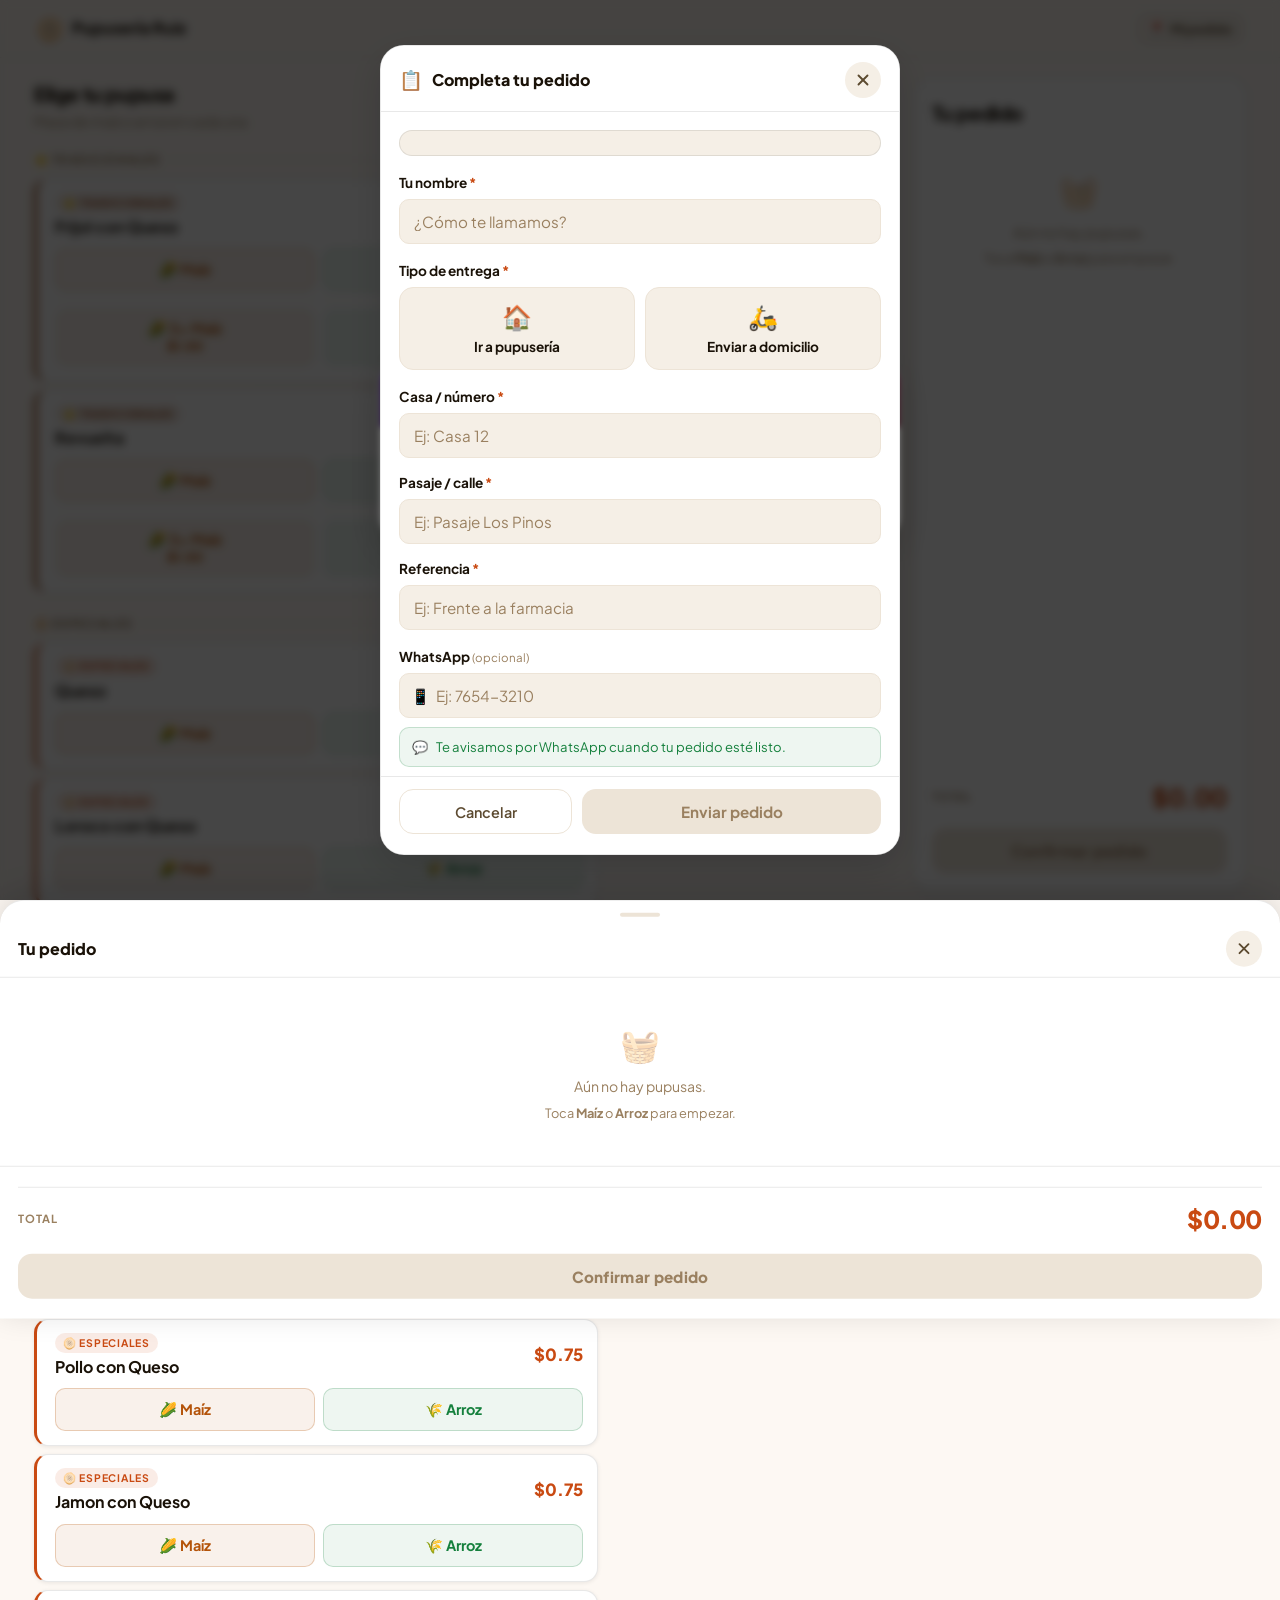
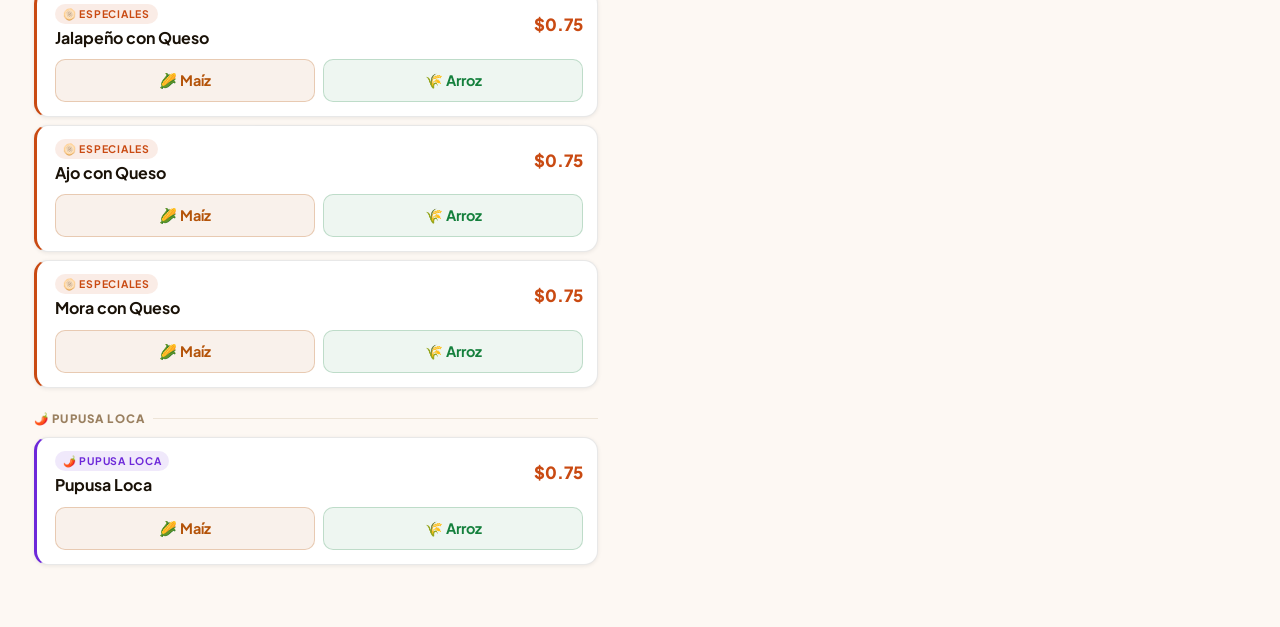
==== commit 503807e8: "Add files via upload" ====
--- a/index.html
+++ b/index.html
@@ -285,44 +285,46 @@
     <button class="btn-icon exito-cerrar" id="btn-cerrar-exito" aria-label="Cerrar y volver al menú">
       <svg width="18" height="18" viewBox="0 0 24 24" fill="none" stroke="currentColor" stroke-width="2.5" stroke-linecap="round"><line x1="18" y1="6" x2="6" y2="18"/><line x1="6" y1="6" x2="18" y2="18"/></svg>
     </button>
-    <div class="exito-inner">
-      <div class="exito-badge">
-        <span class="exito-icono">✅</span>
-      </div>
-      <h2 class="exito-titulo">¡Pedido enviado!</h2>
-      <p class="exito-subtitulo">Tu pedido fue recibido correctamente.</p>
-
-      <div class="exito-ticket">
-        <div class="ticket-row">
-          <span class="ticket-label">N° de pedido</span>
-          <span class="ticket-valor ticket-valor--big" id="exito-num-pedido">—</span>
-        </div>
-        <div class="ticket-divider"></div>
-        <div class="ticket-row">
-          <span class="ticket-label">Fecha</span>
-          <span class="ticket-valor" id="exito-fecha">—</span>
-        </div>
-        <div class="ticket-row">
-          <span class="ticket-label">Hora</span>
-          <span class="ticket-valor" id="exito-hora">—</span>
-        </div>
-        <div class="ticket-divider"></div>
-        <div class="ticket-row ticket-row--total">
-          <span class="ticket-label">Total</span>
-          <span class="ticket-valor ticket-valor--total" id="exito-total">—</span>
-        </div>
-      </div>
-
-      <div class="exito-acciones">
-        <a class="btn-primary btn-full" id="btn-ver-estado" href="estado.html">
-          📍 Ver estado de mi pedido
-        </a>
-        <a class="btn-ghost btn-full" id="btn-ver-cola" href="cola.html">
-          Ver cola pública
-        </a>
-        <button class="btn-ghost btn-full" id="btn-otro-pedido" type="button">
-          🫓 Hacer otro pedido
-        </button>
+    <div class="exito-scroll">
+      <div class="exito-inner">
+        <div class="exito-badge">
+          <span class="exito-icono">✅</span>
+        </div>
+        <h2 class="exito-titulo">¡Pedido enviado!</h2>
+        <p class="exito-subtitulo">Tu pedido fue recibido correctamente.</p>
+
+        <div class="exito-ticket">
+          <div class="ticket-row">
+            <span class="ticket-label">N° de pedido</span>
+            <span class="ticket-valor ticket-valor--big" id="exito-num-pedido">—</span>
+          </div>
+          <div class="ticket-divider"></div>
+          <div class="ticket-row">
+            <span class="ticket-label">Fecha</span>
+            <span class="ticket-valor" id="exito-fecha">—</span>
+          </div>
+          <div class="ticket-row">
+            <span class="ticket-label">Hora</span>
+            <span class="ticket-valor" id="exito-hora">—</span>
+          </div>
+          <div class="ticket-divider"></div>
+          <div class="ticket-row ticket-row--total">
+            <span class="ticket-label">Total</span>
+            <span class="ticket-valor ticket-valor--total" id="exito-total">—</span>
+          </div>
+        </div>
+
+        <div class="exito-acciones">
+          <a class="btn-primary btn-full" id="btn-ver-estado" href="estado.html">
+            📍 Ver estado de mi pedido
+          </a>
+          <a class="btn-ghost btn-full" id="btn-ver-cola" href="cola.html">
+            Ver cola pública
+          </a>
+          <button class="btn-ghost btn-full" id="btn-otro-pedido" type="button">
+            🫓 Hacer otro pedido
+          </button>
+        </div>
       </div>
     </div>
   </div>
--- a/style.css
+++ b/style.css
@@ -435,8 +435,9 @@
 .spinner{width:18px;height:18px;border:2.5px solid rgba(255,255,255,.35);border-top-color:#fff;border-radius:50%;animation:spin .6s linear infinite;}
 
 /* ─── ÉXITO ─── */
-.pantalla-exito{position:fixed;inset:0;background:var(--bg);z-index:400;display:flex;align-items:center;justify-content:center;padding:24px;animation:fadeIn .22s ease;overflow-y:auto;}
-.exito-cerrar{position:absolute;top:18px;right:18px;z-index:1;}
+.pantalla-exito{position:fixed;inset:0;background:var(--bg);z-index:400;animation:fadeIn .22s ease;overflow-y:auto;}
+.exito-cerrar{position:fixed;top:18px;right:18px;z-index:401;background:var(--surface);box-shadow:var(--sh-sm);}
+.exito-scroll{min-height:100%;display:flex;align-items:center;justify-content:center;padding:70px 24px 24px;}
 .exito-inner{max-width:380px;width:100%;display:flex;flex-direction:column;align-items:center;gap:14px;text-align:center;}
 .exito-badge{width:76px;height:76px;border-radius:50%;background:rgba(21,128,61,.1);border:2px solid rgba(21,128,61,.22);display:flex;align-items:center;justify-content:center;}
 .exito-icono{font-size:2.6rem;animation:bounceIn .4s ease;}
